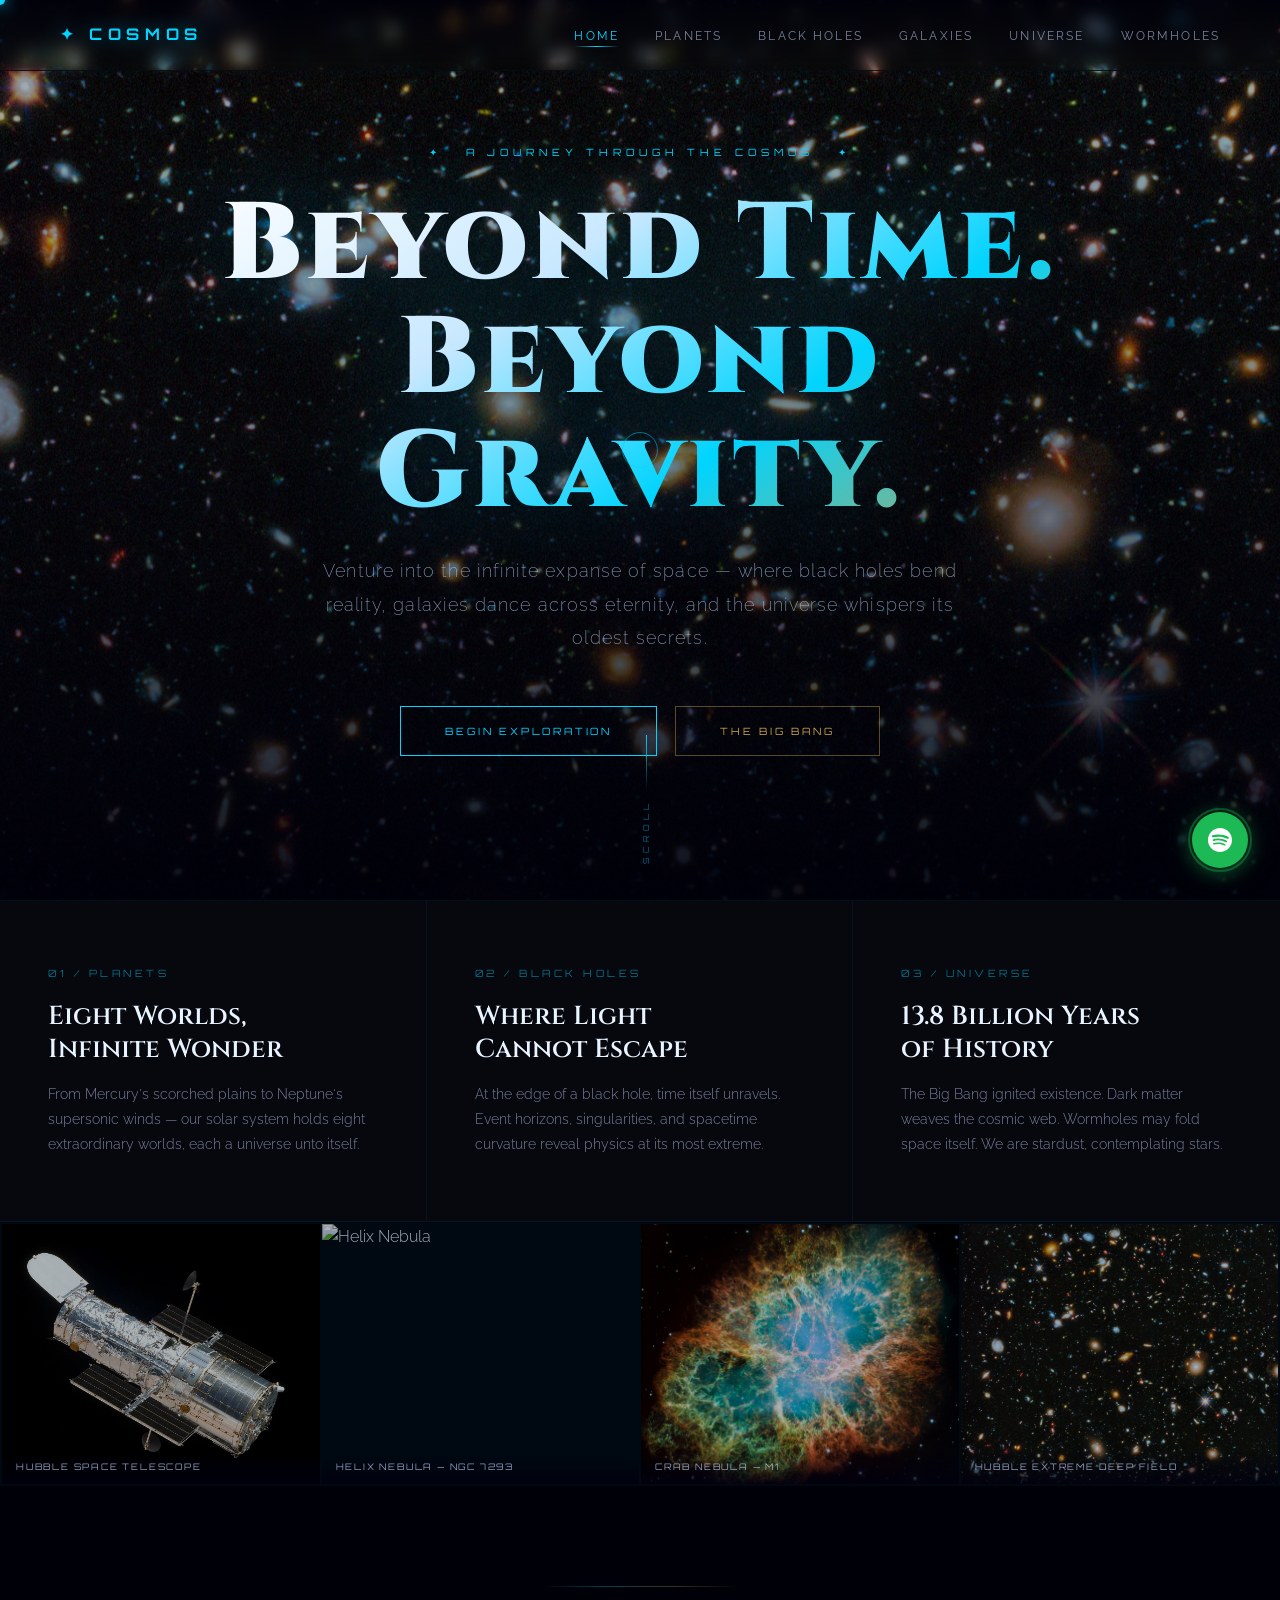
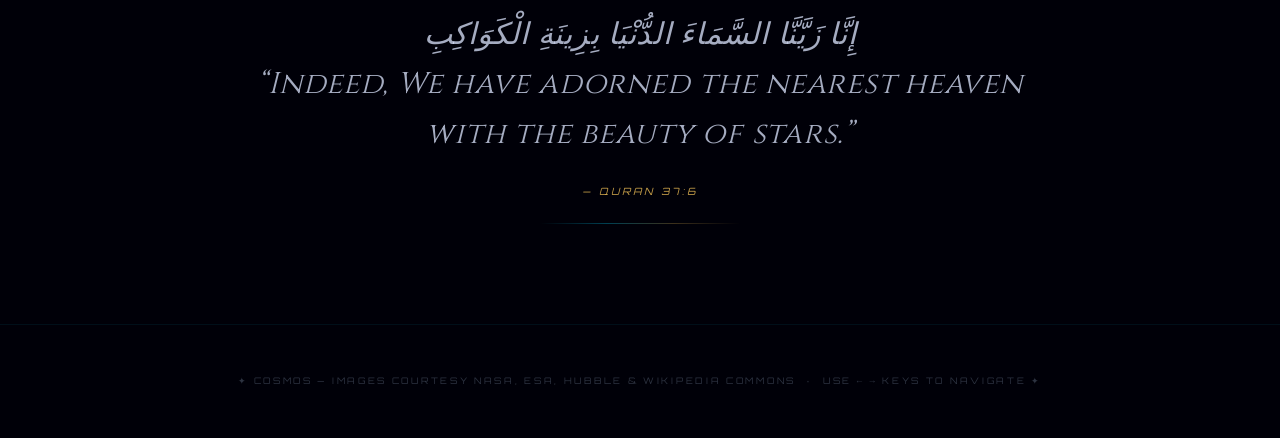
==== index.html @ 3a074cb8 "added keywords" ====
<!DOCTYPE html>
<html lang="en">
<head>
  <meta charset="UTF-8">
  <meta name="viewport" content="width=device-width, initial-scale=1.0">
  <title>COSMOS — Beyond Time. Beyond Gravity.</title>
  <link rel="preconnect" href="https://fonts.googleapis.com">
  <link href="https://fonts.googleapis.com/css2?family=Cinzel:wght@400;600;900&family=Raleway:wght@200;300;400;600&family=Orbitron:wght@400;700;900&display=swap" rel="stylesheet">
  <link rel="stylesheet" href="style.css">
  <meta name="google-site-verification" content="Kh1CmPpiLmuKn7evJ5vQeAMcKaezYImrG2zj_Sr68Is" />
  <meta name="keywords" content="Cosmos, cosmos,">
</head>
<body>

<!-- ══════════════════════════════════════
     LOADING SCREEN
══════════════════════════════════════ -->
<!-- <div id="loader">
  <canvas id="loader-stars"></canvas>
  <div class="loader-content">
    <div class="loader-ring">
      <div class="loader-ring-inner"></div>
      <svg class="loader-orbit" viewBox="0 0 200 200">
        <circle cx="100" cy="100" r="90" fill="none" stroke="rgba(0,212,255,0.15)" stroke-width="1"/>
        <circle class="orbit-dot" cx="190" cy="100" r="4" fill="#00d4ff"/>
      </svg>
    </div>
    <p class="loader-eyebrow">✦ NASA · ESA · HUBBLE ✦</p>
    <h1 class="loader-title">COSMOS</h1>
    <p class="loader-status" id="loaderStatus">Calibrating deep-space sensors…</p>
    <div class="loader-bar"><div class="loader-fill" id="loaderFill"></div></div>
  </div>
</div> -->

<div id="loader">
  <div class="loader-spinner"></div>
  <p class="loader-eyebrow">✦ NASA · ESA · HUBBLE ✦</p>
  <h1 class="loader-title">COSMOS</h1>
  <p class="loader-tagline">Entering The Cosmos…</p>
</div>

<!-- ══════════════════════════════════════
     CUSTOM CURSOR
══════════════════════════════════════ -->
<div class="cursor" id="cursor"></div>
<div class="cursor-ring" id="cursorRing"></div>

<!-- ══════════════════════════════════════
     STARFIELD
══════════════════════════════════════ -->
<canvas id="starfield"></canvas>

<!-- ══════════════════════════════════════
     NAVIGATION
══════════════════════════════════════ -->
<nav id="mainNav">
  <a href="#" class="nav-logo" data-page="home">✦ COSMOS</a>
  <button class="nav-hamburger" id="navHamburger" aria-label="Menu">
    <span></span><span></span><span></span>
  </button>
  <ul class="nav-links" id="navLinks">
    <li><a href="#" class="active" data-page="home">Home</a></li>
    <li><a href="#" data-page="planets">Planets</a></li>
    <li><a href="#" data-page="blackholes">Black Holes</a></li>
    <li><a href="#" data-page="galaxies">Galaxies</a></li>
    <li><a href="#" data-page="universe">Universe</a></li>
    <li><a href="#" data-page="wormholes">Wormholes</a></li>
  </ul>
</nav>

<!-- ══════════════════════════════════════
     HOME PAGE
══════════════════════════════════════ -->
<div id="page-home" class="page active">

  <!-- Hero with real Hubble deep field background -->
  <section class="hero" id="homeHero">
    <div class="hero-bg parallax-bg" style="background-image: url('images/background-image.jpg');"></div>
    <div class="hero-overlay"></div>

    <div class="hero-content">
      <p class="hero-eyebrow anim-fade-up" style="--delay:0.4s">✦ &nbsp; A Journey Through the Cosmos &nbsp; ✦</p>
      <h1 class="hero-title anim-fade-up" style="--delay:0.7s">Beyond Time.<br>Beyond Gravity.</h1>
      <p class="hero-subtitle anim-fade-up" style="--delay:1s">Venture into the infinite expanse of space — where black holes bend reality, galaxies dance across eternity, and the universe whispers its oldest secrets.</p>
      <div class="hero-buttons anim-fade-up" style="--delay:1.3s">
        <a href="#" class="btn-primary" data-page="planets">Begin Exploration</a>
        <a href="#" class="btn-secondary" data-page="universe">The Big Bang</a>
      </div>
    </div>

    <div class="scroll-indicator anim-fade-up" style="--delay:2s">
      <div class="scroll-line"></div>
      <span class="scroll-text">Scroll</span>
    </div>
  </section>

  <!-- Feature strip -->
  <section class="feature-section">
    <div class="feature-card reveal" data-page="planets">
      <div class="feature-number">01 / PLANETS</div>
      <h2 class="feature-title">Eight Worlds,<br>Infinite Wonder</h2>
      <p class="feature-text">From Mercury's scorched plains to Neptune's supersonic winds — our solar system holds eight extraordinary worlds, each a universe unto itself.</p>
    </div>
    <div class="feature-card reveal" data-page="blackholes">
      <div class="feature-number">02 / BLACK HOLES</div>
      <h2 class="feature-title">Where Light<br>Cannot Escape</h2>
      <p class="feature-text">At the edge of a black hole, time itself unravels. Event horizons, singularities, and spacetime curvature reveal physics at its most extreme.</p>
    </div>
    <div class="feature-card reveal" data-page="universe">
      <div class="feature-number">03 / UNIVERSE</div>
      <h2 class="feature-title">13.8 Billion Years<br>of History</h2>
      <p class="feature-text">The Big Bang ignited existence. Dark matter weaves the cosmic web. Wormholes may fold space itself. We are stardust, contemplating stars.</p>
    </div>
  </section>

  <!-- Hubble mosaic row -->
  <section class="image-showcase reveal">
    <div class="showcase-item">
      <div class="showcase-img-wrap">
        <img src="images/hubble-telescope.jpeg" alt="Hubble Space Telescope" loading="lazy">
      </div>
      <p class="showcase-label">Hubble Space Telescope</p>
    </div>
    <div class="showcase-item">
      <div class="showcase-img-wrap">
        <img src="images/helix-nebula.jpg" alt="Helix Nebula" loading="lazy">
      </div>
      <p class="showcase-label">Helix Nebula — NGC 7293</p>
    </div>
    <div class="showcase-item">
      <div class="showcase-img-wrap">
        <img src="images/Crab_Nebula.jpg" alt="Crab Nebula" loading="lazy">
      </div>
      <p class="showcase-label">Crab Nebula — M1</p>
    </div>
    <div class="showcase-item">
      <div class="showcase-img-wrap">
        <img src="images/background-image.jpg" alt="Hubble Extreme Deep Field" loading="lazy">
      </div>
      <p class="showcase-label">Hubble Extreme Deep Field</p>
    </div>
  </section>

  <!-- Quote -->
  <section class="quote-section reveal">
    <div class="quote-line"></div>
    <blockquote>إِنَّا زَيَّنَّا السَّمَاءَ الدُّنْيَا بِزِينَةِ الْكَوَاكِبِ<br>
“Indeed, We have adorned the nearest heaven with the beauty of stars.”</blockquote>
    <cite>— Quran 37:6</cite>
    <div class="quote-line"></div>
  </section>

  <footer>
    <p>✦ COSMOS — Images courtesy NASA, ESA, Hubble & Wikipedia Commons &nbsp;·&nbsp; Use ← → keys to navigate ✦</p>
  </footer>
</div>

<!-- ══════════════════════════════════════
     PLANETS PAGE
══════════════════════════════════════ -->
<div id="page-planets" class="page">

  <section class="page-hero" style="background-image: url('images/planets-background-image.avif');">
    <!-- Solar system hero -->
    <div class="page-hero-bg" style="background-image: url('images/planets-background-image.avif'); background-size: contain; background-repeat: no-repeat; background-position: center bottom; opacity:0.08;"></div>
    <div class="page-hero-overlay"></div>
    <p class="page-subtitle anim-fade-up" style="--delay:0.2s">Our Solar System</p>
    <h1 class="page-title anim-fade-up" style="--delay:0.4s">The Eight Planets</h1>
    <div class="page-divider anim-fade-up" style="--delay:0.6s"></div>
  </section>

  <div class="planets-grid">

    <!-- MERCURY -->
    <article class="planet-card reveal">
      <div class="planet-img-wrap">
        <img src="images/mercury.webp"
             alt="Mercury" loading="lazy">
        <div class="planet-img-glow" style="--glow: #b0836a;"></div>
      </div>
      <div class="planet-body">
        <div class="planet-header">
          <div>
            <h2 class="planet-name">Mercury</h2>
            <div class="planet-type">Terrestrial &nbsp;·&nbsp; Innermost Planet</div>
          </div>
          <span class="planet-order">01</span>
        </div>
        <p class="planet-desc">The smallest planet in our solar system, Mercury's heavily cratered surface endures the most extreme temperature swings. Without an atmosphere to retain or deflect heat, its surface swings from −173 °C at night to 427 °C at noon — all within a single Mercury day.</p>
        <div class="planet-stats">
          <div class="stat-item"><div class="stat-label">Distance</div><div class="stat-value">0.39 AU</div></div>
          <div class="stat-item"><div class="stat-label">Year</div><div class="stat-value">88 days</div></div>
          <div class="stat-item"><div class="stat-label">Temp Range</div><div class="stat-value">−173 → 427°C</div></div>
          <div class="stat-item"><div class="stat-label">Moons</div><div class="stat-value">0</div></div>
        </div>
      </div>
    </article>

    <!-- VENUS -->
    <article class="planet-card reveal">
      <div class="planet-img-wrap">
        <img src="images/venus.webp"
             alt="Venus" loading="lazy">
        <div class="planet-img-glow" style="--glow: #d4a852;"></div>
      </div>
      <div class="planet-body">
        <div class="planet-header">
          <div>
            <h2 class="planet-name">Venus</h2>
            <div class="planet-type">Terrestrial &nbsp;·&nbsp; Hottest Planet</div>
          </div>
          <span class="planet-order">02</span>
        </div>
        <p class="planet-desc">Shrouded in thick clouds of sulfuric acid, Venus is Earth's twisted twin. Its runaway greenhouse effect pushes surface temperatures to 462 °C — hot enough to melt lead — while atmospheric pressure is 92 times that of Earth. It also rotates backwards relative to most planets.</p>
        <div class="planet-stats">
          <div class="stat-item"><div class="stat-label">Distance</div><div class="stat-value">0.72 AU</div></div>
          <div class="stat-item"><div class="stat-label">Year</div><div class="stat-value">225 days</div></div>
          <div class="stat-item"><div class="stat-label">Surface Temp</div><div class="stat-value">462°C avg</div></div>
          <div class="stat-item"><div class="stat-label">Moons</div><div class="stat-value">0</div></div>
        </div>
      </div>
    </article>

    <!-- EARTH -->
    <article class="planet-card reveal">
      <div class="planet-img-wrap">
        <img src="images/earth.webp"
             alt="Earth — The Blue Marble" loading="lazy">
        <div class="planet-img-glow" style="--glow: #4fc3f7;"></div>
      </div>
      <div class="planet-body">
        <div class="planet-header">
          <div>
            <h2 class="planet-name">Earth</h2>
            <div class="planet-type">Terrestrial &nbsp;·&nbsp; Our Home</div>
          </div>
          <span class="planet-order">03</span>
        </div>
        <p class="planet-desc">The only known world harboring life, Earth's liquid oceans, oxygen-rich atmosphere, and magnetic field create a rare sanctuary in the cosmos. Photographed from the Moon in 1972 as the "Blue Marble," our planet appears as a fragile jewel suspended in the void.</p>
        <div class="planet-stats">
          <div class="stat-item"><div class="stat-label">Distance</div><div class="stat-value">1.00 AU</div></div>
          <div class="stat-item"><div class="stat-label">Year</div><div class="stat-value">365.25 days</div></div>
          <div class="stat-item"><div class="stat-label">Ocean Coverage</div><div class="stat-value">71%</div></div>
          <div class="stat-item"><div class="stat-label">Moons</div><div class="stat-value">1</div></div>
        </div>
      </div>
    </article>

    <!-- MARS -->
    <article class="planet-card reveal">
      <div class="planet-img-wrap">
        <img src="images/mars.webp"
             alt="Mars — The Red Planet" loading="lazy">
        <div class="planet-img-glow" style="--glow: #ef5350;"></div>
      </div>
      <div class="planet-body">
        <div class="planet-header">
          <div>
            <h2 class="planet-name">Mars</h2>
            <div class="planet-type">Terrestrial &nbsp;·&nbsp; The Red Planet</div>
          </div>
          <span class="planet-order">04</span>
        </div>
        <p class="planet-desc">Mars hosts Olympus Mons — the solar system's tallest volcano at 21.9 km — and ancient river valleys suggesting a once-wetter past. Polar ice caps of water and CO₂ frost survive today. NASA's Perseverance rover is actively searching for signs of ancient microbial life.</p>
        <div class="planet-stats">
          <div class="stat-item"><div class="stat-label">Distance</div><div class="stat-value">1.52 AU</div></div>
          <div class="stat-item"><div class="stat-label">Year</div><div class="stat-value">687 days</div></div>
          <div class="stat-item"><div class="stat-label">Temp Range</div><div class="stat-value">−153 → 20°C</div></div>
          <div class="stat-item"><div class="stat-label">Moons</div><div class="stat-value">2</div></div>
        </div>
      </div>
    </article>

    <!-- JUPITER -->
    <article class="planet-card reveal">
      <div class="planet-img-wrap">
        <img src="images/jupitar.webp"
             alt="Jupiter" loading="lazy">
        <div class="planet-img-glow" style="--glow: #d4703a;"></div>
      </div>
      <div class="planet-body">
        <div class="planet-header">
          <div>
            <h2 class="planet-name">Jupiter</h2>
            <div class="planet-type">Gas Giant &nbsp;·&nbsp; Largest Planet</div>
          </div>
          <span class="planet-order">05</span>
        </div>
        <p class="planet-desc">Jupiter's Great Red Spot — a storm wider than Earth — has raged for over 350 years. So massive that all other planets could fit inside it, Jupiter acts as the solar system's gravitational shield, deflecting comets and asteroids that might otherwise threaten the inner planets.</p>
        <div class="planet-stats">
          <div class="stat-item"><div class="stat-label">Distance</div><div class="stat-value">5.20 AU</div></div>
          <div class="stat-item"><div class="stat-label">Year</div><div class="stat-value">11.9 yrs</div></div>
          <div class="stat-item"><div class="stat-label">Mass (Earth=1)</div><div class="stat-value">317.8×</div></div>
          <div class="stat-item"><div class="stat-label">Moons</div><div class="stat-value">95</div></div>
        </div>
      </div>
    </article>

    <!-- SATURN -->
    <article class="planet-card reveal">
      <div class="planet-img-wrap">
        <img src="images/saturn.jpg"
             alt="Saturn" loading="lazy">
        <div class="planet-img-glow" style="--glow: #c8a964;"></div>
      </div>
      <div class="planet-body">
        <div class="planet-header">
          <div>
            <h2 class="planet-name">Saturn</h2>
            <div class="planet-type">Gas Giant &nbsp;·&nbsp; Lord of the Rings</div>
          </div>
          <span class="planet-order">06</span>
        </div>
        <p class="planet-desc">Saturn's breathtaking ring system spans 282,000 km but is only about 10 meters thick — paper-thin on a cosmic scale. The rings are made of ice and rock ranging from dust grains to house-sized boulders. Saturn is so low-density it could theoretically float on water.</p>
        <div class="planet-stats">
          <div class="stat-item"><div class="stat-label">Distance</div><div class="stat-value">9.58 AU</div></div>
          <div class="stat-item"><div class="stat-label">Year</div><div class="stat-value">29.5 yrs</div></div>
          <div class="stat-item"><div class="stat-label">Ring Span</div><div class="stat-value">282,000 km</div></div>
          <div class="stat-item"><div class="stat-label">Moons</div><div class="stat-value">146</div></div>
        </div>
      </div>
    </article>

    <!-- URANUS -->
    <article class="planet-card reveal">
      <div class="planet-img-wrap">
        <img src="images/uranus.webp"
             alt="Uranus" loading="lazy">
        <div class="planet-img-glow" style="--glow: #80cbc4;"></div>
      </div>
      <div class="planet-body">
        <div class="planet-header">
          <div>
            <h2 class="planet-name">Uranus</h2>
            <div class="planet-type">Ice Giant &nbsp;·&nbsp; Sideways Planet</div>
          </div>
          <span class="planet-order">07</span>
        </div>
        <p class="planet-desc">Uranus rolls around the Sun on its side — its axial tilt of 97.8° is thought to result from a massive primordial collision. This creates extreme 42-year seasons of continuous sunlight followed by 42 years of total darkness. Its pale cyan color comes from methane in its atmosphere absorbing red light.</p>
        <div class="planet-stats">
          <div class="stat-item"><div class="stat-label">Distance</div><div class="stat-value">19.19 AU</div></div>
          <div class="stat-item"><div class="stat-label">Year</div><div class="stat-value">84 yrs</div></div>
          <div class="stat-item"><div class="stat-label">Axial Tilt</div><div class="stat-value">97.8°</div></div>
          <div class="stat-item"><div class="stat-label">Moons</div><div class="stat-value">28</div></div>
        </div>
      </div>
    </article>

    <!-- NEPTUNE -->
    <article class="planet-card reveal">
      <div class="planet-img-wrap">
        <img src="images/neptune.webp"
             alt="Neptune" loading="lazy">
        <div class="planet-img-glow" style="--glow: #5c6bc0;"></div>
      </div>
      <div class="planet-body">
        <div class="planet-header">
          <div>
            <h2 class="planet-name">Neptune</h2>
            <div class="planet-type">Ice Giant &nbsp;·&nbsp; Windiest Planet</div>
          </div>
          <span class="planet-order">08</span>
        </div>
        <p class="planet-desc">Neptune's supersonic winds reach 2,100 km/h — the fastest in the solar system — driven by internal heat rather than sunlight. Its largest moon Triton orbits in the opposite direction to Neptune's rotation, and is slowly spiraling inward; in ~3.6 billion years it will be torn apart to form a ring system rivalling Saturn's.</p>
        <div class="planet-stats">
          <div class="stat-item"><div class="stat-label">Distance</div><div class="stat-value">30.07 AU</div></div>
          <div class="stat-item"><div class="stat-label">Year</div><div class="stat-value">164.8 yrs</div></div>
          <div class="stat-item"><div class="stat-label">Max Wind</div><div class="stat-value">2,100 km/h</div></div>
          <div class="stat-item"><div class="stat-label">Moons</div><div class="stat-value">16</div></div>
        </div>
      </div>
    </article>

  </div><!-- /planets-grid -->

  <footer><p>✦ COSMOS — Planetary images: NASA / JPL-Caltech / ESA / Public Domain ✦</p></footer>
</div>

<!-- ══════════════════════════════════════
     BLACK HOLES PAGE
══════════════════════════════════════ -->
<div id="page-blackholes" class="page">

  <!-- Cinematic hero: M87* image -->
  <section class="page-hero bh-hero">
    <div class="page-hero-bg parallax-bg" style="background-image: url(images/blackhole-background.jpg);"></div>
    <div class="page-hero-overlay" style="background: radial-gradient(ellipse at center, rgba(0,0,0,0.3) 0%, rgba(0,0,0,0.85) 70%);"></div>
    <p class="page-subtitle anim-fade-up" style="--delay:0.2s">The Edge of Everything</p>
    <h1 class="page-title anim-fade-up" style="--delay:0.4s">Black Holes</h1>
    <p class="page-hero-caption anim-fade-up" style="--delay:0.6s">First image of a black hole — M87* captured by the Event Horizon Telescope, 2019</p>
    <div class="page-divider anim-fade-up" style="--delay:0.8s"></div>
  </section>

  <!-- M87* full-width feature -->
  <div class="bh-feature-image reveal">
    <img src="images/blackhole-background.jpg"
         alt="Black hole M87*" loading="lazy">
    <div class="bh-feature-caption">
      <span class="caption-tag">EVENT HORIZON TELESCOPE · 2019</span>
      <h3>Messier 87* — 6.5 Billion Solar Masses</h3>
      <p>The first direct photograph of a black hole's shadow, located 55 million light-years away in the constellation Virgo.</p>
    </div>
  </div>

  <!-- Info panels -->
  <div class="bh-panels">

    <div class="bh-info-card reveal">
      <div class="bh-card-image">
        <img src="images/ton-618.jpg"
             alt="Stellar orbits around Sagittarius A*" loading="lazy">
      </div>
      <div class="bh-card-body">
        <div class="info-tag">MILKY WAY CENTER</div>
        <h3>Sagittarius A*</h3>
        <p>At the heart of our galaxy lurks Sagittarius A*, a supermassive black hole with a mass of 4 million Suns, compacted into a region smaller than our solar system. In 2022, the Event Horizon Telescope released the first image of Sgr A*, confirming decades of indirect evidence from the orbits of nearby stars.</p>
        <div class="bh-stat-row">
          <div class="bh-stat"><span>4 Million M☉</span>Mass</div>
          <div class="bh-stat"><span>26,000 ly</span>Distance</div>
          <div class="bh-stat"><span>44M km</span>Schwarzschild Radius</div>
        </div>
      </div>
    </div>

    <div class="bh-info-card bh-info-card--reversed reveal">
      <div class="bh-card-image">
        <img src="images/blackhole.jpg"
             alt="Artist impression of stellar black hole" loading="lazy">
      </div>
      <div class="bh-card-body">
        <div class="info-tag">GRAVITATIONAL PHYSICS</div>
        <h3>The Event Horizon</h3>
        <p>The event horizon is the "point of no return" — not a physical surface but a mathematical boundary beyond which not even light can escape. An observer falling in would notice nothing unusual at that moment, but an outside observer would watch them slow to a halt and fade into reddish oblivion, frozen in time by gravitational redshift.</p>
        <div class="bh-stat-row">
          <div class="bh-stat"><span>∞</span>Time Dilation at Horizon</div>
          <div class="bh-stat"><span>c</span>Escape Velocity</div>
          <div class="bh-stat"><span>0 K</span>Entropy at Singularity</div>
        </div>
      </div>
    </div>

    <div class="bh-info-card reveal">
      <div class="bh-card-image">
        <img src="images/jets.webp"
             alt="Relativistic jet from a black hole" loading="lazy">
      </div>
      <div class="bh-card-body">
        <div class="info-tag">RELATIVISTIC JETS</div>
        <h3>Quasars & Jets</h3>
        <p>When supermassive black holes actively consume surrounding matter, they become quasars — the most luminous sustained objects in the universe, outshining entire galaxies. Magnetic field lines threading through the accretion disk launch bipolar jets of plasma at nearly the speed of light, stretching for thousands of light-years into intergalactic space.</p>
        <div class="bh-stat-row">
          <div class="bh-stat"><span>~0.99c</span>Jet Speed</div>
          <div class="bh-stat"><span>10¹³ L☉</span>Peak Luminosity</div>
          <div class="bh-stat"><span>Mpc</span>Jet Length Scale</div>
        </div>
      </div>
    </div>

  </div>

  <!-- Hawking radiation panel -->
  <div class="full-panel reveal" style="margin: 40px 60px;">
    <div class="full-panel-badge">QUANTUM MECHANICS</div>
    <h2>Hawking Radiation & the Information Paradox</h2>
    <div class="full-panel-grid">
      <p>In 1974, Stephen Hawking proposed that black holes are not entirely black. Virtual particle pairs constantly pop into existence near the event horizon; when one falls in while the other escapes, the black hole loses energy — and mass. This "Hawking radiation" causes black holes to slowly evaporate over timescales dwarfing the age of the universe.</p>
      <p>This leads to one of physics' deepest puzzles: the <strong style="color:var(--glow-cyan)">black hole information paradox</strong>. Quantum mechanics demands information is never destroyed; general relativity says everything that falls into a black hole is lost. Resolving this contradiction may require a theory of quantum gravity — the holy grail of modern physics.</p>
    </div>
  </div>

  <footer><p>✦ COSMOS — Black hole images: Event Horizon Telescope, ESO, NASA / Public Domain ✦</p></footer>
</div>

<!-- ══════════════════════════════════════
     GALAXIES PAGE
══════════════════════════════════════ -->
<div id="page-galaxies" class="page">

  <section class="page-hero">
    <div class="page-hero-bg parallax-bg" style="background-image: url('images/background-image.jpg');"></div>
    <div class="page-hero-overlay"></div>
    <p class="page-subtitle anim-fade-up" style="--delay:0.2s">Islands of Stars</p>
    <h1 class="page-title anim-fade-up" style="--delay:0.4s">Galaxies</h1>
    <div class="page-divider anim-fade-up" style="--delay:0.6s"></div>
  </section>

  <!-- Stats banner -->
  <div class="stats-banner">
    <div class="stats-banner-item reveal">
      <span class="stats-number">2 Trillion</span>
      <span class="stats-label">Galaxies in observable universe</span>
    </div>
    <div class="stats-banner-item reveal">
      <span class="stats-number" style="color:var(--glow-cyan)">400 Billion</span>
      <span class="stats-label">Stars in the Milky Way</span>
    </div>
    <div class="stats-banner-item reveal">
      <span class="stats-number" style="color:var(--glow-gold)">4.5 Billion</span>
      <span class="stats-label">Years until Milky Way–Andromeda merger</span>
    </div>
  </div>

  <!-- Milky Way feature -->
  <div class="galaxy-feature reveal">
    <div class="galaxy-feature-image">
      <img src="images/milky-way.jpg"
           alt="Milky Way galactic core" loading="lazy">
      <div class="galaxy-feature-badge">MILKY WAY</div>
    </div>
    <div class="galaxy-feature-body">
      <div class="info-tag">OUR HOME GALAXY</div>
      <h2>The Milky Way</h2>
      <p>A barred spiral galaxy approximately 100,000 light-years in diameter, our home contains an estimated 100–400 billion stars and likely more planets. Our solar system orbits about 26,000 light-years from the center, completing one galactic revolution every 225–250 million years — a "cosmic year."</p>
      <p>At the core lies Sagittarius A*, a supermassive black hole of 4 million solar masses. The galactic plane is threaded with dark dust lanes, brilliant star-forming nebulae, and ancient globular clusters — some nearly as old as the universe itself.</p>
      <div class="galaxy-specs">
        <div class="spec"><span>100,000 ly</span>Diameter</div>
        <div class="spec"><span>~1,000 ly</span>Disk Thickness</div>
        <div class="spec"><span>~50</span>Satellite Galaxies</div>
        <div class="spec"><span>Sb/SBb</span>Hubble Type</div>
      </div>
    </div>
  </div>

  <!-- Andromeda feature -->
  <div class="galaxy-feature galaxy-feature--reversed reveal">
    <div class="galaxy-feature-image">
      <img src="images/andromeda.jpg"
           alt="Andromeda Galaxy M31" loading="lazy">
      <div class="galaxy-feature-badge" style="background: rgba(200,160,74,0.15); border-color: rgba(200,160,74,0.4); color: var(--glow-gold);">ANDROMEDA</div>
    </div>
    <div class="galaxy-feature-body">
      <div class="info-tag" style="color:var(--glow-gold); border-color:rgba(200,160,74,0.3);">LOCAL GROUP</div>
      <h2>The Andromeda Galaxy</h2>
      <p>At 2.537 million light-years, Andromeda (M31) is the most distant object visible to the naked eye — and the largest galaxy in our Local Group with roughly one trillion stars. On a dark night it appears as a faint smudge roughly six times the width of the full Moon.</p>
      <p>Andromeda is approaching us at ~110 km/s. In approximately 4.5 billion years the two galaxies will begin to merge, eventually forming a giant elliptical galaxy astronomers have nicknamed <em style="color:var(--glow-gold)">Milkomeda</em>. Our Sun will almost certainly survive, though its position in the resulting galaxy will change dramatically.</p>
      <div class="galaxy-specs">
        <div class="spec"><span>220,000 ly</span>Diameter</div>
        <div class="spec"><span>~1 Trillion</span>Stars</div>
        <div class="spec"><span>2.537 Mly</span>Distance</div>
        <div class="spec"><span>SA(s)b</span>Hubble Type</div>
      </div>
    </div>
  </div>

  <!-- Galaxy types showcase -->
  <section class="galaxy-types-section reveal">
    <div class="section-header">
      <h2>Galaxy Classification — The Hubble Sequence</h2>
      <p>Edwin Hubble's 1926 morphological classification system remains the foundation of galaxy taxonomy.</p>
    </div>
    <div class="galaxy-types-grid">
      <div class="galaxy-type-card">
        <div class="galaxy-type-image">
          <img src="images/spiral.jpg"
               alt="Spiral Galaxy NGC 4414" loading="lazy">
        </div>
        <h4>Spiral Galaxies</h4>
        <p>Rotating disks of stars with prominent arms. Our Milky Way is a barred spiral (SBb). Arms are sites of active star formation.</p>
      </div>
      <div class="galaxy-type-card">
        <div class="galaxy-type-image">
          <img src="images/elliptical.jpg"
               alt="Elliptical galaxy M87" loading="lazy">
        </div>
        <h4>Elliptical Galaxies</h4>
        <p>Smooth, featureless stellar systems, often the result of galactic mergers. M87 hosts the famous supermassive black hole imaged in 2019.</p>
      </div>
      <div class="galaxy-type-card">
        <div class="galaxy-type-image">
          <img src="images/irregular.jpg"
               alt="Large Magellanic Cloud" loading="lazy">
        </div>
        <h4>Irregular Galaxies</h4>
        <p>No defined regular shape — often shaped by tidal interactions. The Magellanic Clouds are irregular satellites of the Milky Way, visible from Earth's southern hemisphere.</p>
      </div>
    </div>
  </section>

  <footer><p>✦ COSMOS — Galaxy images: NASA, ESA, ESO, Hubble Space Telescope / Public Domain ✦</p></footer>
</div>

<!-- ══════════════════════════════════════
     UNIVERSE & THEORIES PAGE
══════════════════════════════════════ -->
<div id="page-universe" class="page">

  <section class="page-hero">
    <div class="page-hero-bg parallax-bg" style="background-image: url('images/background-image.jpg');"></div>
    <div class="page-hero-overlay" style="background: linear-gradient(to bottom, rgba(0,0,10,0.4), rgba(0,0,10,0.95));"></div>
    <p class="page-subtitle anim-fade-up" style="--delay:0.2s">The Greatest Questions</p>
    <h1 class="page-title anim-fade-up" style="--delay:0.4s">Universe &amp; Theories</h1>
    <div class="page-divider anim-fade-up" style="--delay:0.6s"></div>
  </section>

  <!-- Universe composition -->
  <div class="universe-composition reveal">
    <div class="composition-bar">
      <div class="comp-segment" style="width:68%; background: linear-gradient(90deg, #7b2fff, #5c1de8);" data-label="Dark Energy 68%"></div>
      <div class="comp-segment" style="width:27%; background: linear-gradient(90deg, #1a237e, #283593);" data-label="Dark Matter 27%"></div>
      <div class="comp-segment" style="width:5%; background: linear-gradient(90deg, #00d4ff, #00838f);" data-label="Ordinary Matter 5%"></div>
    </div>
    <div class="composition-legend">
      <div class="legend-item"><span style="background:var(--glow-purple)"></span>Dark Energy — 68%</div>
      <div class="legend-item"><span style="background:#283593"></span>Dark Matter — 27%</div>
      <div class="legend-item"><span style="background:var(--glow-cyan)"></span>Ordinary Matter — 5%</div>
    </div>
  </div>

  <!-- CMB Image Feature -->
  <div class="universe-image-feature reveal">
    <div class="univ-img-wrap">
      <img src="https://upload.wikimedia.org/wikipedia/commons/thumb/1/19/ESA_Planck_CMB.jpg/1920px-ESA_Planck_CMB.jpg"
           alt="Cosmic Microwave Background — ESA Planck" loading="lazy">
      <div class="univ-img-overlay">
        <span class="caption-tag">ESA PLANCK SATELLITE · 2013</span>
        <p>Cosmic Microwave Background Radiation — the afterglow of the Big Bang, 380,000 years after the beginning of time. Temperature variations of ±0.0001 K encode the seeds of every galaxy.</p>
      </div>
    </div>
  </div>

  <!-- Theories grid -->
  <div class="theories-grid">

    <div class="theory-card reveal" data-number="01">
      <div class="theory-image">
        <img src="images/bigbang.avif"
             alt="CMB" loading="lazy">
      </div>
      <div class="theory-tag">Cosmology</div>
      <h3>The Big Bang</h3>
      <p>13.8 billion years ago, the universe emerged from an infinitely hot, dense singularity. In the first 10⁻³² seconds, cosmic inflation expanded space exponentially. The CMB — detected in 1965 — is the fossil light from this era, cooled to 2.73 K by the universe's expansion.</p>
    </div>

    <div class="theory-card reveal" data-number="02">
      <div class="theory-image">
        <img src="images/darkmatter.webp"
             alt="Bullet Cluster dark matter evidence" loading="lazy">
      </div>
      <div class="theory-tag">Mystery</div>
      <h3>Dark Matter</h3>
      <p>27% of the universe by mass-energy, dark matter is invisible yet detectable through gravitational lensing. The Bullet Cluster collision provided the most direct evidence — hot gas slowed down, but dark matter (shown in blue by lensing maps) sailed straight through.</p>
    </div>

    <div class="theory-card reveal" data-number="03">
      <div class="theory-image">
        <img src="images/darkenergy.jpeg"
             alt="Universe expansion dark energy" loading="lazy">
      </div>
      <div class="theory-tag">Mystery</div>
      <h3>Dark Energy</h3>
      <p>In 1998, type Ia supernovae revealed the universe's expansion is accelerating — the opposite of what gravity alone would predict. This mysterious repulsive force, comprising 68% of the cosmos, may be Einstein's cosmological constant Λ: the energy of empty space itself.</p>
    </div>

    <div class="theory-card reveal" data-number="04">
      <div class="theory-image">
        <img src="images/wormhole.avif"
             alt="Wormhole spacetime diagram" loading="lazy">
      </div>
      <div class="theory-tag">Theoretical Physics</div>
      <h3>Wormholes</h3>
      <p>Einstein-Rosen bridges emerge from general relativity's field equations as tunnels through spacetime. A traversable wormhole would require exotic matter with negative energy density. Physicist Kip Thorne's calculations directly informed the visuals in the film <em>Interstellar</em>.</p>
    </div>

    <div class="theory-card reveal" data-number="05">
      <div class="theory-image">
        <img src="images/multiverse.webp"
             alt="Inflation and multiverse" loading="lazy">
      </div>
      <div class="theory-tag">Cosmology</div>
      <h3>The Multiverse</h3>
      <p>Eternal inflation theory predicts our Big Bang was one of infinitely many, each spawning a bubble universe with potentially different physical constants. The many-worlds interpretation of quantum mechanics implies every quantum event creates branching realities — making the multiverse one of the most profound and controversial ideas in science.</p>
    </div>

    <div class="theory-card reveal" data-number="06">
      <div class="theory-image">
        <img src="https://images.unsplash.com/photo-1464802686167-b939a6910659?w=500&auto=format&fit=crop&q=60&ixlib=rb-4.1.0&ixid=M3wxMjA3fDB8MHxzZWFyY2h8NHx8dW5pdmVyc2V8ZW58MHx8MHx8fDA%3D"
             alt="Fate of the universe" loading="lazy">
      </div>
      <div class="theory-tag">Fate of the Universe</div>
      <h3>Cosmic Endpoints</h3>
      <p>Three scenarios dominate: the <strong style="color:var(--glow-cyan)">Big Freeze</strong> — galaxies drift apart, stars die, black holes evaporate into darkness; the <strong style="color:var(--glow-cyan)">Big Rip</strong> — accelerating expansion tears apart matter itself; the <strong style="color:var(--glow-cyan)">Big Crunch</strong> — gravity reclaims everything into a new singularity. Current evidence favors the Big Freeze, trillions of years hence.</p>
    </div>

  </div>

  <section class="quote-section reveal">
    <div class="quote-line"></div>
    <blockquote>"The universe is under no obligation to make sense to you."</blockquote>
    <cite>— Neil deGrasse Tyson</cite>
    <div class="quote-line"></div>
  </section>

  <footer><p>✦ COSMOS — Universe images: NASA, ESA, Planck Mission, ESO / Public Domain ✦</p></footer>
</div>


<!-- ══════════════════════════════════════
     WORMHOLES PAGE
══════════════════════════════════════ -->
<div id="page-wormholes" class="page">

  <!-- HERO -->
  <section class="page-hero wh-hero">
    <div class="page-hero-bg parallax-bg" style="background-image: url('images/wormhole-background.jpg'); filter: hue-rotate(200deg) brightness(0.55) saturate(1.4);"></div>
    <div class="page-hero-overlay" style="background: radial-gradient(ellipse at center, rgba(0,0,20,0.35) 0%, rgba(0,0,20,0.92) 80%);"></div>
    <p class="page-subtitle anim-fade-up" style="--delay:0.2s">Einstein–Rosen Bridges</p>
    <h1 class="page-title anim-fade-up" style="--delay:0.4s">Wormholes</h1>
    <p class="page-hero-caption anim-fade-up" style="--delay:0.6s">Theoretical tunnels through the fabric of spacetime — shortcuts across the cosmos</p>
    <div class="page-divider anim-fade-up" style="--delay:0.8s"></div>
  </section>

  <!-- OPENING CINEMATIC IMAGE -->
  <div class="wh-opening-image reveal">
    <img
      src="images/wormhole.avif"
      alt="Wormhole spacetime tunnel visualisation"
      loading="lazy"
    >
    <div class="wh-opening-caption">
      <span class="caption-tag">THEORETICAL PHYSICS · GENERAL RELATIVITY</span>
      <h3>A Fold in the Fabric of Space</h3>
      <p>If spacetime can be bent, two distant regions might be connected by a shortcut — a wormhole — making cosmic travel theoretically possible.</p>
    </div>
  </div>

  <!-- WHAT IS A WORMHOLE — two-col -->
  <div class="wh-two-col reveal">
    <div class="wh-text-panel">
      <div class="info-tag">THE BASICS</div>
      <h2>What is a Wormhole?</h2>
      <p>A wormhole — formally called an Einstein–Rosen bridge — is a hypothetical topological feature of spacetime that would fundamentally be a shortcut connecting two separate points in the universe. Predicted by Albert Einstein and Nathan Rosen in 1935 as a consequence of general relativity, wormholes emerge from the same mathematics that describes black holes.</p>
      <p>Imagine folding a sheet of paper so that two distant points touch. A wormhole is the tunnel that pierces through the fold, allowing travel between those points without traversing the full distance across the sheet. In reality, that "sheet" is the four-dimensional fabric of spacetime itself.</p>
      <p>While the mathematics is sound, no wormhole has ever been observed. The key barrier: a traversable wormhole requires <strong style="color:var(--glow-cyan)">exotic matter</strong> — material with negative energy density — whose existence remains deeply uncertain.</p>
    </div>
    <div class="wh-image-panel">
      <img
        src="images/Wormhole_travel.jpg"
        alt="Wormhole travel — NASA concept art by Les Bossinas"
        loading="lazy"
      >
      <p class="wh-img-caption">NASA concept illustration by Les Bossinas — wormhole travel as envisioned for space exploration</p>
    </div>
  </div>

  <!-- STATS STRIP -->
  <div class="wh-stats-strip">
    <div class="wh-stat-item reveal">
      <span class="wh-stat-num">1935</span>
      <span class="wh-stat-label">Einstein–Rosen bridge first proposed</span>
    </div>
    <div class="wh-stat-item reveal">
      <span class="wh-stat-num" style="color:var(--glow-gold)">0</span>
      <span class="wh-stat-label">Wormholes observed to date</span>
    </div>
    <div class="wh-stat-item reveal">
      <span class="wh-stat-num" style="color:var(--glow-purple)">< 0</span>
      <span class="wh-stat-label">Energy density required (exotic matter)</span>
    </div>
    <div class="wh-stat-item reveal">
      <span class="wh-stat-num">∞</span>
      <span class="wh-stat-label">Distance potentially bridged</span>
    </div>
  </div>

  <!-- GLASS CARDS: KEY CONCEPTS -->
  <section class="wh-cards-section">
    <div class="wh-section-header reveal">
      <h2>Key Concepts</h2>
      <p>The physics, paradoxes, and possibilities of Einstein–Rosen bridges</p>
    </div>

    <div class="wh-cards-grid">

      <div class="wh-glass-card reveal">
        <div class="wh-card-icon" style="background: radial-gradient(circle at 30% 30%, rgba(0,212,255,0.2), rgba(0,212,255,0.02));">
          <svg viewBox="0 0 48 48" fill="none" xmlns="http://www.w3.org/2000/svg">
            <circle cx="24" cy="24" r="20" stroke="rgba(0,212,255,0.5)" stroke-width="1"/>
            <ellipse cx="24" cy="24" rx="8" ry="20" stroke="rgba(0,212,255,0.8)" stroke-width="1" stroke-dasharray="3 2"/>
            <ellipse cx="24" cy="24" rx="20" ry="8" stroke="rgba(0,212,255,0.4)" stroke-width="1" stroke-dasharray="3 2"/>
          </svg>
        </div>
        <h3>Traversable vs. Non-Traversable</h3>
        <p>The original Einstein–Rosen bridge collapses too rapidly for anything to pass through — it is non-traversable. In 1988, Kip Thorne and Michael Morris proposed that exotic matter with negative energy could hold a wormhole open long enough for travel, creating a <em style="color:var(--glow-cyan)">traversable wormhole</em>.</p>
      </div>

      <div class="wh-glass-card reveal">
        <div class="wh-card-icon" style="background: radial-gradient(circle at 30% 30%, rgba(123,47,255,0.2), rgba(123,47,255,0.02));">
          <svg viewBox="0 0 48 48" fill="none" xmlns="http://www.w3.org/2000/svg">
            <path d="M8 40 C 8 8, 40 8, 40 40" stroke="rgba(123,47,255,0.8)" stroke-width="1.5" fill="none"/>
            <line x1="8" y1="40" x2="40" y2="40" stroke="rgba(123,47,255,0.4)" stroke-width="1" stroke-dasharray="3 2"/>
            <circle cx="8" cy="40" r="3" fill="rgba(123,47,255,0.6)"/>
            <circle cx="40" cy="40" r="3" fill="rgba(123,47,255,0.6)"/>
            <circle cx="24" cy="14" r="3" fill="rgba(0,212,255,0.8)"/>
          </svg>
        </div>
        <h3>Spacetime Topology</h3>
        <p>General relativity allows spacetime to have complex topological shapes. A wormhole represents a <em style="color:var(--glow-purple)">handle</em> in the topology of space — a connection between two otherwise separate regions. Whether our universe's topology permits such handles is an open question in quantum cosmology.</p>
      </div>

      <div class="wh-glass-card reveal">
        <div class="wh-card-icon" style="background: radial-gradient(circle at 30% 30%, rgba(200,160,74,0.2), rgba(200,160,74,0.02));">
          <svg viewBox="0 0 48 48" fill="none" xmlns="http://www.w3.org/2000/svg">
            <circle cx="16" cy="24" r="10" stroke="rgba(200,160,74,0.7)" stroke-width="1"/>
            <circle cx="32" cy="24" r="10" stroke="rgba(200,160,74,0.7)" stroke-width="1"/>
            <line x1="16" y1="14" x2="32" y2="14" stroke="rgba(200,160,74,0.9)" stroke-width="1.5"/>
            <line x1="16" y1="34" x2="32" y2="34" stroke="rgba(200,160,74,0.9)" stroke-width="1.5"/>
          </svg>
        </div>
        <h3>Exotic Matter Requirement</h3>
        <p>To keep a wormhole throat open, its walls must be threaded with matter of <em style="color:var(--glow-gold)">negative energy density</em> — a property that violates the classical energy conditions. The Casimir effect demonstrates that negative energy densities can exist at quantum scales, but whether they can be harnessed at cosmic scales remains unknown.</p>
      </div>

      <div class="wh-glass-card reveal">
        <div class="wh-card-icon" style="background: radial-gradient(circle at 30% 30%, rgba(0,212,255,0.2), rgba(0,212,255,0.02));">
          <svg viewBox="0 0 48 48" fill="none" xmlns="http://www.w3.org/2000/svg">
            <path d="M6 24 Q24 6 42 24 Q24 42 6 24Z" stroke="rgba(0,212,255,0.6)" stroke-width="1" fill="none"/>
            <circle cx="24" cy="24" r="4" fill="rgba(0,212,255,0.5)"/>
            <path d="M24 6 L24 18 M24 30 L24 42" stroke="rgba(0,212,255,0.4)" stroke-width="1" stroke-dasharray="2 2"/>
          </svg>
        </div>
        <h3>The Casimir Effect</h3>
        <p>Between two uncharged, parallel conducting plates placed mere nanometers apart, the quantum vacuum produces a measurable attractive force — evidence that negative energy densities are physically real. Some physicists argue this is the most plausible mechanism for producing the exotic matter required to stabilize a wormhole throat.</p>
      </div>

      <div class="wh-glass-card reveal">
        <div class="wh-card-icon" style="background: radial-gradient(circle at 30% 30%, rgba(123,47,255,0.2), rgba(123,47,255,0.02));">
          <svg viewBox="0 0 48 48" fill="none" xmlns="http://www.w3.org/2000/svg">
            <circle cx="12" cy="24" r="6" stroke="rgba(123,47,255,0.7)" stroke-width="1"/>
            <circle cx="36" cy="24" r="6" stroke="rgba(0,212,255,0.7)" stroke-width="1"/>
            <path d="M18 24 Q24 16 30 24" stroke="rgba(200,160,74,0.8)" stroke-width="1.5" fill="none"/>
            <path d="M18 24 Q24 32 30 24" stroke="rgba(200,160,74,0.4)" stroke-width="1" fill="none" stroke-dasharray="3 2"/>
          </svg>
        </div>
        <h3>ER = EPR Conjecture</h3>
        <p>In 2013, Juan Maldacena and Leonard Susskind proposed a stunning equivalence: <em style="color:var(--glow-purple)">Einstein–Rosen bridges (wormholes) are the same thing as Einstein–Podolsky–Rosen pairs (quantum entanglement)</em>. Two entangled black holes, in this picture, are connected by a microscopic wormhole — linking quantum mechanics and general relativity at a fundamental level.</p>
      </div>

      <div class="wh-glass-card reveal">
        <div class="wh-card-icon" style="background: radial-gradient(circle at 30% 30%, rgba(200,160,74,0.2), rgba(200,160,74,0.02));">
          <svg viewBox="0 0 48 48" fill="none" xmlns="http://www.w3.org/2000/svg">
            <path d="M6 42 L42 6" stroke="rgba(200,160,74,0.3)" stroke-width="1" stroke-dasharray="3 2"/>
            <circle cx="10" cy="38" r="4" fill="rgba(0,212,255,0.5)"/>
            <circle cx="38" cy="10" r="4" fill="rgba(200,160,74,0.5)"/>
            <path d="M12 36 Q24 18 36 12" stroke="rgba(0,212,255,0.7)" stroke-width="2" fill="none"/>
          </svg>
        </div>
        <h3>Time Machine Implications</h3>
        <p>If one mouth of a wormhole is accelerated to near-light speed and then returned, time dilation creates a temporal offset between the two ends. A traveler entering one mouth could theoretically emerge from the other at a different point in time — making a wormhole a potential <em style="color:var(--glow-gold)">time machine</em>. Stephen Hawking's chronology protection conjecture argues nature forbids this.</p>
      </div>

    </div>
  </section>

  <!-- TIME DILATION SECTION -->
  <div class="wh-dilation-section reveal">
    <div class="wh-dilation-image">
      <img
        src="images/spacetimecurvature.jpg"
        alt="Spacetime curvature near massive object"
        loading="lazy"
      >
    </div>
    <div class="wh-dilation-body">
      <div class="info-tag" style="color:var(--glow-gold);border-color:rgba(200,160,74,0.3)">GENERAL RELATIVITY</div>
      <h2>Time Dilation Near a Wormhole</h2>
      <p>Any mass-energy curves spacetime, and a wormhole — held open by exotic matter — would create extreme curvature at its throat. As predicted by Einstein's field equations, time passes more slowly in stronger gravitational fields.</p>
      <p>An observer near the wormhole mouth would age more slowly than one far away. If you spent one hour at the wormhole's throat, years might pass for someone watching from a safe distance — the same effect dramatized in <em style="color:var(--glow-gold)">Interstellar</em>'s Miller's planet sequence.</p>
      <p>This temporal asymmetry between the two mouths of a wormhole is precisely what gives rise to the theoretical possibility of time travel — and the paradoxes that accompany it.</p>
      <div class="wh-dilation-stats">
        <div class="wh-ds-item">
          <span>Gravitational Time Dilation</span>
          <em>t' = t √(1 − 2GM/rc²)</em>
        </div>
        <div class="wh-ds-item">
          <span>At wormhole throat (r → r<sub>s</sub>)</span>
          <em>t' → 0 &nbsp;(time stops)</em>
        </div>
      </div>
    </div>
  </div>

  <!-- INTERSTELLAR SCIENCE FEATURE -->
  <div class="full-panel reveal" style="margin: 2px 0; border-radius: 0; border-left: none; border-right: none;">
    <div class="full-panel-badge" style="color:var(--glow-purple)">INTERSTELLAR · 2014</div>
    <h2 style="-webkit-text-fill-color: transparent; background: linear-gradient(90deg, #fff, var(--glow-purple)); -webkit-background-clip: text; background-clip: text;">The Science Behind the Film</h2>
    <div class="full-panel-grid">
      <p>The wormhole in Christopher Nolan's <em>Interstellar</em> was rendered using equations derived directly by physicist Kip Thorne — the only scientifically accurate depiction of a wormhole in cinema history. The visual rendering engine, developed with the VFX team at Double Negative, simulated gravitational lensing so accurately that it produced scientific papers about the optical appearance of accretion disks around wormholes.</p>
      <p>Thorne's key insight was that a wormhole mouth would appear as a <strong style="color:var(--glow-purple)">sphere</strong> — not a flat portal — because light from the far side bends around the throat in all directions simultaneously. Stars behind the wormhole would appear as a distorted ring, with the opposite side of the universe visible through the wormhole's interior, warped and magnified by its intense gravity.</p>
    </div>
  </div>

  <!-- SPACE TRAVEL CONCEPTS -->
  <section class="wh-travel-section">
    <div class="wh-section-header reveal">
      <h2>Wormholes &amp; Space Travel</h2>
      <p>Could Einstein–Rosen bridges ever make interstellar travel a reality?</p>
    </div>

    <div class="wh-travel-grid">
      <div class="wh-travel-card reveal">
        <div class="wh-travel-num">01</div>
        <h4>Interstellar Distances</h4>
        <p>The nearest star system, Alpha Centauri, is 4.37 light-years away. At any speed achievable with conventional propulsion, the journey would take tens of thousands of years. A wormhole bridging the two regions would reduce this to a walk through a tunnel — perhaps seconds of travel, regardless of the distance separated.</p>
      </div>
      <div class="wh-travel-card reveal">
        <div class="wh-travel-num">02</div>
        <h4>Energy Requirements</h4>
        <p>Maintaining a macroscopic wormhole would require a negative energy equivalent to the mass-energy of Jupiter, distributed at the wormhole's throat. This is currently beyond any known physical mechanism — but our universe has surprised physicists before. Dark energy itself demonstrates that exotic energy forms exist at cosmological scales.</p>
      </div>
      <div class="wh-travel-card reveal">
        <div class="wh-travel-num">03</div>
        <h4>Stability Problem</h4>
        <p>Even if a traversable wormhole could be created, quantum fluctuations at the Planck scale may render it inherently unstable, causing it to collapse faster than any signal or object could pass through. Some theorists suggest that a quantum theory of gravity — string theory or loop quantum gravity — may offer mechanisms for stabilization we cannot yet foresee.</p>
      </div>
      <div class="wh-travel-card reveal">
        <div class="wh-travel-num">04</div>
        <h4>Natural Wormholes</h4>
        <p>Some cosmological models suggest that quantum foam — the violent quantum fluctuations at the Planck scale (10⁻³⁵ m) — naturally generates microscopic wormholes that appear and disappear continuously. If such structures could somehow be enlarged and stabilized using exotic matter or advanced technology, they might provide a natural foundation for a traversable bridge.</p>
      </div>
    </div>
  </section>

  <!-- FINAL QUOTE -->
  <section class="quote-section reveal">
    <div class="quote-line"></div>
    <blockquote>"Wormholes are a legitimate prediction of Einstein's general theory of relativity. But just because something is allowed by the laws of physics doesn't mean it's achievable in practice."</blockquote>
    <cite>— Kip Thorne, Nobel Laureate in Physics</cite>
    <div class="quote-line"></div>
  </section>

  <footer><p>✦ COSMOS — Wormhole visuals: NASA, ESA, Wikipedia Commons, public domain scientific illustrations ✦</p></footer>
</div>
<!-- /page-wormholes -->


<!-- ══════════════════════════════════════
     SPOTIFY WIDGET
══════════════════════════════════════ -->
<div class="spotify-widget">
  <div class="spotify-player" id="spotifyPlayer">
    <div class="spotify-header">
      <svg width="20" height="20" viewBox="0 0 24 24" fill="#1DB954"><path d="M12 0C5.4 0 0 5.4 0 12s5.4 12 12 12 12-5.4 12-12S18.66 0 12 0zm5.521 17.34c-.24.359-.66.48-1.021.24-2.82-1.74-6.36-2.101-10.561-1.141-.418.122-.779-.179-.899-.539-.12-.421.18-.78.54-.9 4.56-1.021 8.52-.6 11.64 1.32.42.18.479.659.301 1.02zm1.44-3.3c-.301.42-.841.6-1.262.3-3.239-1.98-8.159-2.58-11.939-1.38-.479.12-1.02-.12-1.14-.6-.12-.48.12-1.021.6-1.141C9.6 9.9 15 10.561 18.72 12.84c.361.181.54.78.241 1.2zm.12-3.36C15.24 8.4 8.82 8.16 5.16 9.301c-.6.179-1.2-.181-1.38-.721-.18-.601.18-1.2.72-1.381 4.26-1.26 11.28-1.02 15.721 1.621.539.3.719 1.02.419 1.56-.299.421-1.02.599-1.559.3z"/></svg>
      <span>Now Playing</span>
      <button class="spotify-close" onclick="toggleSpotify()">✕</button>
    </div>
    <iframe data-testid="embed-iframe" style="border-radius:12px" src="https://open.spotify.com/embed/track/5aaXqH8rgKZxg61HjECldi?utm_source=generator" width="100%" height="352" frameBorder="0" allowfullscreen="" allow="autoplay; clipboard-write; encrypted-media; fullscreen; picture-in-picture" loading="lazy"></iframe>
    <div class="spotify-track-info">
      <p class="track-name">No Time For Caution</p>
      <p class="track-artist">Hans Zimmer — Interstellar OST</p>
    </div>
  </div>
  <div class="spotify-tooltip">🎵 Play Interstellar OST</div>
  <button class="spotify-btn" id="spotifyBtn" onclick="toggleSpotify()" aria-label="Toggle music player">
    <svg viewBox="0 0 24 24" xmlns="http://www.w3.org/2000/svg">
      <path d="M12 0C5.4 0 0 5.4 0 12s5.4 12 12 12 12-5.4 12-12S18.66 0 12 0zm5.521 17.34c-.24.359-.66.48-1.021.24-2.82-1.74-6.36-2.101-10.561-1.141-.418.122-.779-.179-.899-.539-.12-.421.18-.78.54-.9 4.56-1.021 8.52-.6 11.64 1.32.42.18.479.659.301 1.02zm1.44-3.3c-.301.42-.841.6-1.262.3-3.239-1.98-8.159-2.58-11.939-1.38-.479.12-1.02-.12-1.14-.6-.12-.48.12-1.021.6-1.141C9.6 9.9 15 10.561 18.72 12.84c.361.181.54.78.241 1.2zm.12-3.36C15.24 8.4 8.82 8.16 5.16 9.301c-.6.179-1.2-.181-1.38-.721-.18-.601.18-1.2.72-1.381 4.26-1.26 11.28-1.02 15.721 1.621.539.3.719 1.02.419 1.56-.299.421-1.02.599-1.559.3z"/>
    </svg>
    <span class="spotify-pulse"></span>
  </button>
</div>

<script src="script.js"></script>
</body>
</html>
---- style.css ----
/* ═══════════════════════════════════════════
   COSMOS INTERSTELLAR — style.css v2.0
   ═══════════════════════════════════════════ */

/* ── FONTS & ROOT ─────────────────────────── */
@import url('https://fonts.googleapis.com/css2?family=Cinzel:wght@400;600;900&family=Raleway:wght@200;300;400;600&family=Orbitron:wght@400;700;900&display=swap');

:root {
  --void: #000008;
  --deep: #01010f;
  --glow-cyan: #00d4ff;
  --glow-gold: #c8a04a;
  --glow-purple: #7b2fff;
  --glow-green: #1DB954;
  --star-white: #e8f4ff;
  --text-dim: rgba(200,215,255,0.58);
  --glass-bg: rgba(255,255,255,0.028);
  --glass-border: rgba(0,212,255,0.14);
  --font-display: 'Cinzel', serif;
  --font-body: 'Raleway', sans-serif;
  --font-tech: 'Orbitron', monospace;
  --radius: 4px;
  --transition: 0.4s cubic-bezier(0.4,0,0.2,1);
}

*, *::before, *::after { margin: 0; padding: 0; box-sizing: border-box; }
html { scroll-behavior: smooth; font-size: 16px; }

body {
  background: var(--void);
  color: var(--star-white);
  font-family: var(--font-body);
  font-weight: 300;
  overflow-x: hidden;
  cursor: none;
  line-height: 1.6;
}

/* ═══════════════════════════════════════════
   LOADING SCREEN
   ═══════════════════════════════════════════ */
/* #loader {
  position: fixed;
  inset: 0;
  z-index: 99999;
  background: #000010;
  display: flex;
  align-items: center;
  justify-content: center;
  transition: opacity 0.8s ease, visibility 0.8s ease;
}

#loader.fade-out {
  opacity: 0;
  visibility: hidden;
  pointer-events: none;
}

#loader-stars {
  position: absolute;
  inset: 0;
  z-index: 0;
}

.loader-content {
  position: relative;
  z-index: 1;
  text-align: center;
  display: flex;
  flex-direction: column;
  align-items: center;
  gap: 16px;
}

.loader-ring {
  position: relative;
  width: 140px;
  height: 140px;
  margin-bottom: 8px;
}

.loader-ring-inner {
  position: absolute;
  inset: 20px;
  border-radius: 50%;
  border: 1px solid rgba(0,212,255,0.3);
  animation: loaderPulse 2s ease-in-out infinite;
}

.loader-ring-inner::before {
  content: '';
  position: absolute;
  inset: 10px;
  border-radius: 50%;
  border: 1px solid rgba(0,212,255,0.15);
  animation: loaderPulse 2.4s ease-in-out infinite 0.3s;
}

.loader-orbit {
  position: absolute;
  inset: 0;
  animation: orbitSpin 3s linear infinite;
}

.orbit-dot {
  filter: drop-shadow(0 0 6px #00d4ff);
}

@keyframes loaderPulse {
  0%, 100% { opacity: 0.3; transform: scale(1); }
  50% { opacity: 1; transform: scale(1.05); }
}

@keyframes orbitSpin {
  from { transform: rotate(0deg); }
  to { transform: rotate(360deg); }
}

.loader-eyebrow {
  font-family: var(--font-tech);
  font-size: 9px;
  letter-spacing: 0.5em;
  color: rgba(0,212,255,0.5);
  text-transform: uppercase;
}

.loader-title {
  font-family: var(--font-display);
  font-size: clamp(40px, 8vw, 72px);
  font-weight: 900;
  letter-spacing: 0.3em;
  background: linear-gradient(135deg, #fff 0%, var(--glow-cyan) 60%, var(--glow-gold) 100%);
  -webkit-background-clip: text;
  -webkit-text-fill-color: transparent;
  background-clip: text;
  filter: drop-shadow(0 0 30px rgba(0,212,255,0.4));
}

.loader-status {
  font-family: var(--font-tech);
  font-size: 11px;
  letter-spacing: 0.2em;
  color: var(--text-dim);
  min-height: 1.5em;
  transition: opacity 0.3s;
}

.loader-bar {
  width: 240px;
  height: 1px;
  background: rgba(0,212,255,0.1);
  border-radius: 1px;
  overflow: hidden;
  margin-top: 8px;
}

.loader-fill {
  height: 100%;
  width: 0%;
  background: linear-gradient(90deg, var(--glow-purple), var(--glow-cyan), var(--glow-gold));
  transition: width 0.3s ease;
  box-shadow: 0 0 10px var(--glow-cyan);
} */

#loader {
  position: fixed;
  inset: 0;
  z-index: 99999;
  background: #000010;
  display: flex;
  flex-direction: column;
  align-items: center;
  justify-content: center;
  gap: 20px;
  opacity: 1;
  transition: opacity 0.7s ease;
  pointer-events: all;
}

#loader.fade-out {
  opacity: 0;
  pointer-events: none;
}

.loader-spinner {
  width: 64px;
  height: 64px;
  border-radius: 50%;
  border: 2px solid rgba(0, 212, 255, 0.12);
  border-top-color: #00d4ff;
  animation: spinLoader 0.9s linear infinite;
  box-shadow: 0 0 20px rgba(0, 212, 255, 0.3);
}

@keyframes spinLoader {
  to { transform: rotate(360deg); }
}

.loader-eyebrow {
  font-family: var(--font-tech);
  font-size: 9px;
  letter-spacing: 0.5em;
  color: rgba(0, 212, 255, 0.45);
  text-transform: uppercase;
  margin: 0;
}

.loader-title {
  font-family: var(--font-display);
  font-size: clamp(36px, 7vw, 68px);
  font-weight: 900;
  letter-spacing: 0.3em;
  background: linear-gradient(135deg, #fff 0%, #00d4ff 60%, #c8a04a 100%);
  -webkit-background-clip: text;
  -webkit-text-fill-color: transparent;
  background-clip: text;
  filter: drop-shadow(0 0 28px rgba(0, 212, 255, 0.35));
  margin: 0;
  animation: loaderGlow 2s ease-in-out infinite;
}

@keyframes loaderGlow {
  0%, 100% { filter: drop-shadow(0 0 20px rgba(0,212,255,0.3)); }
  50%       { filter: drop-shadow(0 0 40px rgba(0,212,255,0.65)); }
}

.loader-tagline {
  font-family: var(--font-tech);
  font-size: 11px;
  letter-spacing: 0.25em;
  color: rgba(180, 205, 255, 0.5);
  text-transform: uppercase;
  margin: 0;
  animation: loaderBlink 1.4s ease-in-out infinite;
}

@keyframes loaderBlink {
  0%, 100% { opacity: 0.4; }
  50%       { opacity: 1; }
}


/* ═══════════════════════════════════════════
   CUSTOM CURSOR
   ═══════════════════════════════════════════ */
.cursor {
  width: 10px; height: 10px;
  background: var(--glow-cyan);
  border-radius: 50%;
  position: fixed;
  pointer-events: none;
  z-index: 99997;
  transform: translate(-50%, -50%);
  box-shadow: 0 0 15px var(--glow-cyan), 0 0 30px rgba(0,212,255,0.4);
  mix-blend-mode: screen;
  transition: width 0.3s, height 0.3s, background 0.3s;
}

.cursor-ring {
  width: 36px; height: 36px;
  border: 1px solid rgba(0,212,255,0.5);
  border-radius: 50%;
  position: fixed;
  pointer-events: none;
  z-index: 99996;
  transform: translate(-50%, -50%);
}

.cursor.hover { width: 5px; height: 5px; }
.cursor-ring.hover { width: 55px; height: 55px; border-color: rgba(0,212,255,0.8); }

/* ═══════════════════════════════════════════
   STARFIELD
   ═══════════════════════════════════════════ */
#starfield {
  position: fixed;
  top: 0; left: 0;
  width: 100%; height: 100%;
  z-index: 0;
  pointer-events: none;
}

/* ═══════════════════════════════════════════
   NAVIGATION
   ═══════════════════════════════════════════ */
nav {
  position: fixed;
  top: 0; left: 0; right: 0;
  z-index: 1000;
  padding: 22px 60px;
  display: flex;
  align-items: center;
  justify-content: space-between;
  background: linear-gradient(to bottom, rgba(0,0,10,0.85), transparent);
  backdrop-filter: blur(8px);
  -webkit-backdrop-filter: blur(8px);
  border-bottom: 1px solid rgba(0,212,255,0.05);
  transition: background 0.3s;
}

nav.scrolled {
  background: rgba(0,0,10,0.92);
  border-bottom-color: rgba(0,212,255,0.12);
}

.nav-logo {
  font-family: var(--font-tech);
  font-size: 16px;
  font-weight: 700;
  letter-spacing: 0.35em;
  color: var(--glow-cyan);
  text-decoration: none;
  text-shadow: 0 0 20px rgba(0,212,255,0.6);
  transition: text-shadow var(--transition);
  cursor: none;
}

.nav-logo:hover { text-shadow: 0 0 40px var(--glow-cyan); }

.nav-links {
  display: flex;
  gap: 36px;
  list-style: none;
}

.nav-links a {
  color: var(--text-dim);
  text-decoration: none;
  font-family: var(--font-body);
  font-size: 12px;
  font-weight: 400;
  letter-spacing: 0.18em;
  text-transform: uppercase;
  transition: color 0.3s;
  position: relative;
  cursor: none;
  padding-bottom: 4px;
}

.nav-links a::after {
  content: '';
  position: absolute;
  bottom: 0; left: 0; right: 0;
  height: 1px;
  background: linear-gradient(90deg, transparent, var(--glow-cyan), transparent);
  transform: scaleX(0);
  transition: transform 0.35s;
}

.nav-links a:hover,
.nav-links a.active { color: var(--glow-cyan); }
.nav-links a:hover::after,
.nav-links a.active::after { transform: scaleX(1); }

.nav-hamburger {
  display: none;
  flex-direction: column;
  gap: 5px;
  background: none;
  border: none;
  cursor: pointer;
  padding: 4px;
}

.nav-hamburger span {
  display: block;
  width: 24px;
  height: 1px;
  background: var(--glow-cyan);
  transition: all 0.3s;
}

/* ═══════════════════════════════════════════
   PAGES
   ═══════════════════════════════════════════ */
.page {
  display: none;
  min-height: 100vh;
  position: relative;
  z-index: 1;
}
.page.active { display: block; }

/* ═══════════════════════════════════════════
   HERO — HOME
   ═══════════════════════════════════════════ */
.hero {
  height: 100vh;
  min-height: 700px;
  display: flex;
  align-items: center;
  justify-content: center;
  position: relative;
  overflow: hidden;
  text-align: center;
}

.hero-bg {
  position: absolute;
  inset: -10%;
  background-size: cover;
  background-position: center;
  transform: scale(1.1);
  transition: transform 0.1s linear;
  will-change: transform;
}

.hero-overlay {
  position: absolute;
  inset: 0;
  background: linear-gradient(
    to bottom,
    rgba(0,0,10,0.3) 0%,
    rgba(0,0,10,0.5) 50%,
    rgba(0,0,10,0.95) 100%
  );
}

.hero-content {
  position: relative;
  z-index: 2;
  padding: 0 40px;
  max-width: 1000px;
}

.hero-eyebrow {
  font-family: var(--font-tech);
  font-size: 10px;
  letter-spacing: 0.5em;
  color: var(--glow-cyan);
  text-transform: uppercase;
  margin-bottom: 28px;
  opacity: 0.8;
}

.hero-title {
  font-family: var(--font-display);
  font-size: clamp(48px, 8.5vw, 112px);
  font-weight: 900;
  line-height: 1.05;
  letter-spacing: 0.04em;
  background: linear-gradient(145deg, #ffffff 0%, #c8e8ff 35%, var(--glow-cyan) 65%, var(--glow-gold) 100%);
  -webkit-background-clip: text;
  -webkit-text-fill-color: transparent;
  background-clip: text;
  filter: drop-shadow(0 0 50px rgba(0,212,255,0.25));
  margin-bottom: 24px;
}

.hero-subtitle {
  font-size: clamp(14px, 1.8vw, 18px);
  font-weight: 200;
  letter-spacing: 0.06em;
  color: rgba(200,220,255,0.7);
  max-width: 640px;
  margin: 0 auto 52px;
  line-height: 1.85;
}

.hero-buttons {
  display: flex;
  gap: 18px;
  flex-wrap: wrap;
  justify-content: center;
}

/* ── BUTTONS ───────────────────────────────── */
.btn-primary, .btn-secondary {
  font-family: var(--font-tech);
  font-size: 10px;
  letter-spacing: 0.28em;
  text-transform: uppercase;
  padding: 16px 44px;
  text-decoration: none;
  display: inline-block;
  cursor: none;
  transition: all var(--transition);
  position: relative;
  overflow: hidden;
}

.btn-primary {
  background: transparent;
  border: 1px solid var(--glow-cyan);
  color: var(--glow-cyan);
}

.btn-primary::before {
  content: '';
  position: absolute;
  inset: 0;
  background: var(--glow-cyan);
  transform: translateX(-101%);
  transition: transform var(--transition);
  z-index: -1;
}

.btn-primary:hover {
  color: var(--void);
  box-shadow: 0 0 30px rgba(0,212,255,0.4), inset 0 0 20px rgba(0,212,255,0.1);
}
.btn-primary:hover::before { transform: translateX(0); }

.btn-secondary {
  background: transparent;
  border: 1px solid rgba(200,160,74,0.45);
  color: var(--glow-gold);
}

.btn-secondary:hover {
  border-color: var(--glow-gold);
  box-shadow: 0 0 30px rgba(200,160,74,0.3);
  background: rgba(200,160,74,0.06);
}

/* ── SCROLL INDICATOR ─────────────────────── */
.scroll-indicator {
  position: absolute;
  bottom: 36px;
  left: 50%;
  transform: translateX(-50%);
  display: flex;
  flex-direction: column;
  align-items: center;
  gap: 10px;
  z-index: 2;
}

.scroll-line {
  width: 1px;
  height: 55px;
  background: linear-gradient(to bottom, var(--glow-cyan), transparent);
  animation: scrollPulse 2.5s ease-in-out infinite;
}

.scroll-text {
  font-family: var(--font-tech);
  font-size: 8px;
  letter-spacing: 0.5em;
  color: rgba(0,212,255,0.5);
  text-transform: uppercase;
  writing-mode: vertical-lr;
  transform: rotate(180deg);
}

@keyframes scrollPulse {
  0%, 100% { opacity: 0.25; }
  50% { opacity: 0.9; }
}

/* ═══════════════════════════════════════════
   FEATURE SECTION — HOME
   ═══════════════════════════════════════════ */
.feature-section {
  display: grid;
  grid-template-columns: repeat(3, 1fr);
  border-top: 1px solid rgba(0,212,255,0.08);
}

.feature-card {
  padding: 64px 48px;
  background: var(--glass-bg);
  border-right: 1px solid rgba(0,212,255,0.06);
  border-bottom: 1px solid rgba(0,212,255,0.06);
  position: relative;
  overflow: hidden;
  transition: background var(--transition);
  cursor: none;
}

.feature-card:last-child { border-right: none; }

.feature-card::before {
  content: '';
  position: absolute;
  top: 0; left: 0; right: 0;
  height: 1px;
  background: linear-gradient(90deg, transparent, var(--glow-cyan), transparent);
  opacity: 0;
  transition: opacity 0.4s;
}

.feature-card:hover { background: rgba(0,212,255,0.04); }
.feature-card:hover::before { opacity: 1; }

.feature-number {
  font-family: var(--font-tech);
  font-size: 10px;
  letter-spacing: 0.35em;
  color: var(--glow-cyan);
  opacity: 0.5;
  margin-bottom: 20px;
}

.feature-title {
  font-family: var(--font-display);
  font-size: 26px;
  font-weight: 600;
  line-height: 1.25;
  margin-bottom: 16px;
  color: var(--star-white);
}

.feature-text {
  font-size: 13.5px;
  line-height: 1.85;
  color: var(--text-dim);
}

/* ═══════════════════════════════════════════
   IMAGE SHOWCASE — HOME
   ═══════════════════════════════════════════ */
.image-showcase {
  display: grid;
  grid-template-columns: repeat(4, 1fr);
  gap: 2px;
  padding: 2px;
  background: rgba(0,212,255,0.04);
}

.showcase-item {
  position: relative;
  overflow: hidden;
}

.showcase-img-wrap {
  height: 260px;
  overflow: hidden;
  position: relative;
}

.showcase-img-wrap img {
  width: 100%;
  height: 100%;
  object-fit: cover;
  transition: transform 0.7s cubic-bezier(0.4,0,0.2,1), filter 0.7s;
  filter: brightness(0.7) saturate(1.1);
}

.showcase-item:hover .showcase-img-wrap img {
  transform: scale(1.08);
  filter: brightness(0.9) saturate(1.3);
}

.showcase-label {
  position: absolute;
  bottom: 0; left: 0; right: 0;
  padding: 10px 14px;
  background: linear-gradient(to top, rgba(0,0,15,0.85), transparent);
  font-family: var(--font-tech);
  font-size: 9px;
  letter-spacing: 0.2em;
  color: rgba(200,220,255,0.7);
  text-transform: uppercase;
}

/* ═══════════════════════════════════════════
   QUOTE SECTION
   ═══════════════════════════════════════════ */
.quote-section {
  padding: 100px 60px;
  text-align: center;
  display: flex;
  flex-direction: column;
  align-items: center;
  gap: 24px;
}

.quote-line {
  width: 200px;
  height: 1px;
  background: linear-gradient(90deg, transparent, rgba(0,212,255,0.3), rgba(200,160,74,0.3), transparent);
}

blockquote {
  font-family: var(--font-display);
  font-size: clamp(18px, 2.5vw, 30px);
  font-weight: 400;
  font-style: italic;
  color: rgba(220,230,255,0.75);
  max-width: 840px;
  line-height: 1.65;
  letter-spacing: 0.025em;
}

cite {
  font-family: var(--font-tech);
  font-size: 10px;
  letter-spacing: 0.3em;
  color: var(--glow-gold);
  text-transform: uppercase;
}

/* ═══════════════════════════════════════════
   PAGE HEROES (secondary pages)
   ═══════════════════════════════════════════ */
.page-hero {
  height: 65vh;
  min-height: 500px;
  display: flex;
  flex-direction: column;
  align-items: center;
  justify-content: center;
  text-align: center;
  position: relative;
  overflow: hidden;
  padding: 120px 40px 60px;
}

.page-hero-bg {
  position: absolute;
  inset: -10%;
  background-size: cover;
  background-position: center;
  transform: scale(1.1);
  will-change: transform;
}

.page-hero-overlay {
  position: absolute;
  inset: 0;
  background: linear-gradient(
    to bottom,
    rgba(0,0,10,0.4) 0%,
    rgba(0,0,10,0.7) 60%,
    rgba(0,0,10,0.97) 100%
  );
}

.page-subtitle {
  position: relative;
  z-index: 2;
  font-family: var(--font-tech);
  font-size: 10px;
  letter-spacing: 0.5em;
  color: rgba(0,212,255,0.7);
  text-transform: uppercase;
  margin-bottom: 18px;
}

.page-title {
  position: relative;
  z-index: 2;
  font-family: var(--font-display);
  font-size: clamp(38px, 6vw, 80px);
  font-weight: 900;
  letter-spacing: 0.08em;
  background: linear-gradient(135deg, #fff 0%, #c0e0ff 40%, var(--glow-cyan) 70%, var(--glow-gold) 100%);
  -webkit-background-clip: text;
  -webkit-text-fill-color: transparent;
  background-clip: text;
  filter: drop-shadow(0 0 40px rgba(0,212,255,0.2));
  margin-bottom: 16px;
}

.page-divider {
  position: relative;
  z-index: 2;
  width: 60px;
  height: 1px;
  background: linear-gradient(90deg, var(--glow-cyan), var(--glow-gold));
  margin: 0 auto;
}

.page-hero-caption {
  position: relative;
  z-index: 2;
  font-size: 11px;
  font-family: var(--font-tech);
  letter-spacing: 0.15em;
  color: rgba(200,220,255,0.45);
  margin-top: 12px;
  text-transform: uppercase;
}

/* ═══════════════════════════════════════════
   PLANETS GRID
   ═══════════════════════════════════════════ */
.planets-grid {
  display: grid;
  grid-template-columns: repeat(auto-fill, minmax(340px, 1fr));
  gap: 2px;
  padding: 2px;
  background: rgba(0,212,255,0.03);
}

.planet-card {
  background: var(--glass-bg);
  border: 1px solid rgba(0,212,255,0.08);
  backdrop-filter: blur(16px);
  -webkit-backdrop-filter: blur(16px);
  transition: all var(--transition);
  cursor: none;
  display: flex;
  flex-direction: column;
  overflow: hidden;
}

.planet-card:hover {
  border-color: rgba(0,212,255,0.3);
  background: rgba(0,212,255,0.04);
  box-shadow: 0 0 50px rgba(0,0,0,0.5), 0 0 30px rgba(0,212,255,0.06);
}

/* Planet image */
.planet-img-wrap {
  position: relative;
  width: 100%;
  padding-top: 60%;
  overflow: hidden;
}

.planet-img-wrap img {
  position: absolute;
  inset: 0;
  width: 100%;
  height: 100%;
  object-fit: cover;
  object-position: center;
  transition: transform 0.7s cubic-bezier(0.4,0,0.2,1), filter 0.7s;
  filter: brightness(0.75) saturate(1.2);
}

.planet-card:hover .planet-img-wrap img {
  transform: scale(1.06);
  filter: brightness(0.9) saturate(1.4);
}

.planet-img-glow {
  position: absolute;
  inset: 0;
  background: radial-gradient(ellipse at center bottom, rgba(var(--glow),0.25), transparent 70%);
  pointer-events: none;
}

/* Subtle bottom gradient on image */
.planet-img-wrap::after {
  content: '';
  position: absolute;
  bottom: 0; left: 0; right: 0;
  height: 50%;
  background: linear-gradient(to top, var(--void), transparent);
  pointer-events: none;
}

.planet-body {
  padding: 28px 28px 32px;
  flex: 1;
  display: flex;
  flex-direction: column;
}

.planet-header {
  display: flex;
  justify-content: space-between;
  align-items: flex-start;
  margin-bottom: 14px;
}

.planet-name {
  font-family: var(--font-display);
  font-size: 26px;
  font-weight: 600;
  color: var(--star-white);
  line-height: 1.1;
}

.planet-type {
  font-family: var(--font-tech);
  font-size: 9px;
  letter-spacing: 0.2em;
  color: var(--glow-cyan);
  opacity: 0.6;
  text-transform: uppercase;
  margin-top: 5px;
}

.planet-order {
  font-family: var(--font-tech);
  font-size: 36px;
  font-weight: 900;
  color: rgba(0,212,255,0.07);
  line-height: 1;
  user-select: none;
}

.planet-desc {
  font-size: 13px;
  line-height: 1.85;
  color: var(--text-dim);
  margin-bottom: 22px;
  flex: 1;
}

.planet-stats {
  display: grid;
  grid-template-columns: 1fr 1fr;
  gap: 8px;
}

.stat-item {
  background: rgba(0,0,0,0.3);
  padding: 10px 14px;
  border-left: 2px solid rgba(0,212,255,0.3);
  border-radius: 0 2px 2px 0;
}

.stat-label {
  font-family: var(--font-tech);
  font-size: 8px;
  letter-spacing: 0.18em;
  color: rgba(0,212,255,0.5);
  text-transform: uppercase;
  margin-bottom: 3px;
}

.stat-value {
  font-family: var(--font-tech);
  font-size: 12px;
  font-weight: 700;
  color: var(--star-white);
}

/* ═══════════════════════════════════════════
   BLACK HOLES PAGE
   ═══════════════════════════════════════════ */
.bh-hero .page-hero-bg {
  background-position: center center;
}

/* M87* feature image */
.bh-feature-image {
  position: relative;
  margin: 0;
  overflow: hidden;
  max-height: 520px;
}

.bh-feature-image img {
  width: 100%;
  height: 520px;
  object-fit: cover;
  object-position: center;
  filter: brightness(0.6) saturate(1.3);
  transition: filter 0.8s;
}

.bh-feature-image:hover img { filter: brightness(0.75) saturate(1.4); }

.bh-feature-caption {
  position: absolute;
  bottom: 0; left: 0; right: 0;
  padding: 60px 60px 40px;
  background: linear-gradient(to top, rgba(0,0,10,0.95), rgba(0,0,10,0.5), transparent);
}

.caption-tag {
  font-family: var(--font-tech);
  font-size: 9px;
  letter-spacing: 0.35em;
  color: var(--glow-cyan);
  opacity: 0.7;
  text-transform: uppercase;
  display: block;
  margin-bottom: 10px;
}

.bh-feature-caption h3 {
  font-family: var(--font-display);
  font-size: 28px;
  font-weight: 600;
  color: var(--star-white);
  margin-bottom: 8px;
}

.bh-feature-caption p {
  font-size: 13px;
  color: var(--text-dim);
  max-width: 600px;
}

/* Black hole info cards */
.bh-panels {
  padding: 60px;
  display: flex;
  flex-direction: column;
  gap: 2px;
}

.bh-info-card {
  display: grid;
  grid-template-columns: 1fr 1fr;
  background: var(--glass-bg);
  border: 1px solid rgba(0,212,255,0.09);
  overflow: hidden;
  transition: border-color var(--transition);
}

.bh-info-card:hover { border-color: rgba(0,212,255,0.25); }

.bh-info-card--reversed .bh-card-image { order: 2; }
.bh-info-card--reversed .bh-card-body { order: 1; }

.bh-card-image {
  overflow: hidden;
  max-height: 360px;
}

.bh-card-image img {
  width: 100%;
  height: 100%;
  object-fit: cover;
  filter: brightness(0.65) saturate(1.2);
  transition: transform 0.7s cubic-bezier(0.4,0,0.2,1), filter 0.7s;
}

.bh-info-card:hover .bh-card-image img {
  transform: scale(1.05);
  filter: brightness(0.8) saturate(1.4);
}

.bh-card-body {
  padding: 52px 48px;
  display: flex;
  flex-direction: column;
  justify-content: center;
  gap: 14px;
}

.info-tag {
  font-family: var(--font-tech);
  font-size: 9px;
  letter-spacing: 0.35em;
  color: var(--glow-cyan);
  opacity: 0.6;
  text-transform: uppercase;
}

.bh-card-body h3 {
  font-family: var(--font-display);
  font-size: 28px;
  font-weight: 600;
  color: var(--star-white);
  line-height: 1.2;
}

.bh-card-body p {
  font-size: 14px;
  line-height: 1.85;
  color: var(--text-dim);
}

.bh-stat-row {
  display: flex;
  gap: 0;
  border-top: 1px solid rgba(0,212,255,0.1);
  margin-top: 8px;
  padding-top: 20px;
}

.bh-stat {
  flex: 1;
  display: flex;
  flex-direction: column;
  gap: 4px;
  border-right: 1px solid rgba(0,212,255,0.08);
  padding: 0 16px;
  font-family: var(--font-tech);
  font-size: 9px;
  letter-spacing: 0.12em;
  color: var(--text-dim);
  text-transform: uppercase;
}

.bh-stat:first-child { padding-left: 0; }
.bh-stat:last-child { border-right: none; }

.bh-stat span {
  font-size: 18px;
  font-weight: 700;
  color: var(--glow-cyan);
  letter-spacing: 0;
  text-shadow: 0 0 20px rgba(0,212,255,0.4);
}

/* Full panel */
.full-panel {
  padding: 72px 64px;
  background: var(--glass-bg);
  border: 1px solid rgba(0,212,255,0.09);
  position: relative;
  overflow: hidden;
}

.full-panel::before {
  content: '';
  position: absolute;
  top: 0; left: 0; right: 0;
  height: 1px;
  background: linear-gradient(90deg, transparent, var(--glow-gold), transparent);
}

.full-panel-badge {
  font-family: var(--font-tech);
  font-size: 9px;
  letter-spacing: 0.4em;
  color: var(--glow-gold);
  opacity: 0.7;
  text-transform: uppercase;
  margin-bottom: 16px;
}

.full-panel h2 {
  font-family: var(--font-display);
  font-size: 32px;
  font-weight: 600;
  margin-bottom: 28px;
  background: linear-gradient(90deg, var(--star-white), var(--glow-gold));
  -webkit-background-clip: text;
  -webkit-text-fill-color: transparent;
  background-clip: text;
}

.full-panel-grid {
  display: grid;
  grid-template-columns: 1fr 1fr;
  gap: 40px;
}

.full-panel-grid p,
.full-panel > p {
  font-size: 14.5px;
  line-height: 1.9;
  color: var(--text-dim);
}

/* ═══════════════════════════════════════════
   GALAXIES PAGE
   ═══════════════════════════════════════════ */
.stats-banner {
  display: grid;
  grid-template-columns: repeat(3, 1fr);
  border-bottom: 1px solid rgba(0,212,255,0.08);
}

.stats-banner-item {
  padding: 48px 40px;
  text-align: center;
  border-right: 1px solid rgba(0,212,255,0.08);
  background: var(--glass-bg);
}

.stats-banner-item:last-child { border-right: none; }

.stats-number {
  display: block;
  font-family: var(--font-tech);
  font-size: clamp(22px, 3.5vw, 36px);
  font-weight: 900;
  color: var(--glow-purple);
  text-shadow: 0 0 30px rgba(123,47,255,0.4);
  margin-bottom: 8px;
}

.stats-label {
  font-size: 12px;
  font-weight: 300;
  letter-spacing: 0.08em;
  color: var(--text-dim);
}

/* Galaxy feature rows */
.galaxy-feature {
  display: grid;
  grid-template-columns: 1fr 1fr;
  min-height: 480px;
  border-bottom: 1px solid rgba(0,212,255,0.06);
}

.galaxy-feature--reversed .galaxy-feature-image { order: 2; }
.galaxy-feature--reversed .galaxy-feature-body { order: 1; }

.galaxy-feature-image {
  position: relative;
  overflow: hidden;
}

.galaxy-feature-image img {
  width: 100%;
  height: 100%;
  object-fit: cover;
  filter: brightness(0.65) saturate(1.3);
  transition: transform 0.9s cubic-bezier(0.4,0,0.2,1), filter 0.9s;
}

.galaxy-feature:hover .galaxy-feature-image img {
  transform: scale(1.06);
  filter: brightness(0.8) saturate(1.5);
}

.galaxy-feature-badge {
  position: absolute;
  top: 24px;
  left: 24px;
  padding: 6px 14px;
  background: rgba(0,212,255,0.1);
  border: 1px solid rgba(0,212,255,0.3);
  border-radius: 2px;
  font-family: var(--font-tech);
  font-size: 9px;
  letter-spacing: 0.3em;
  color: var(--glow-cyan);
  text-transform: uppercase;
  backdrop-filter: blur(10px);
}

.galaxy-feature-body {
  padding: 64px 60px;
  background: var(--glass-bg);
  display: flex;
  flex-direction: column;
  justify-content: center;
  gap: 16px;
}

.galaxy-feature-body h2 {
  font-family: var(--font-display);
  font-size: 36px;
  font-weight: 600;
  color: var(--star-white);
  line-height: 1.15;
}

.galaxy-feature-body p {
  font-size: 14px;
  line-height: 1.9;
  color: var(--text-dim);
}

.galaxy-specs {
  display: grid;
  grid-template-columns: 1fr 1fr;
  gap: 1px;
  margin-top: 12px;
  border: 1px solid rgba(0,212,255,0.1);
}

.spec {
  padding: 14px 18px;
  background: rgba(0,0,0,0.25);
  font-family: var(--font-tech);
  font-size: 9px;
  letter-spacing: 0.15em;
  color: var(--text-dim);
  text-transform: uppercase;
}

.spec span {
  display: block;
  font-size: 16px;
  font-weight: 700;
  color: var(--glow-cyan);
  margin-bottom: 3px;
  letter-spacing: 0;
}

/* Galaxy types grid */
.galaxy-types-section {
  padding: 80px 60px;
}

.section-header {
  text-align: center;
  margin-bottom: 52px;
}

.section-header h2 {
  font-family: var(--font-display);
  font-size: 32px;
  font-weight: 600;
  color: var(--star-white);
  margin-bottom: 12px;
}

.section-header p {
  font-size: 14px;
  color: var(--text-dim);
  letter-spacing: 0.05em;
}

.galaxy-types-grid {
  display: grid;
  grid-template-columns: repeat(3, 1fr);
  gap: 24px;
}

.galaxy-type-card {
  background: var(--glass-bg);
  border: 1px solid rgba(0,212,255,0.09);
  overflow: hidden;
  transition: all var(--transition);
  cursor: none;
}

.galaxy-type-card:hover {
  border-color: rgba(0,212,255,0.3);
  transform: translateY(-4px);
  box-shadow: 0 20px 60px rgba(0,0,0,0.4);
}

.galaxy-type-image {
  height: 220px;
  overflow: hidden;
}

.galaxy-type-image img {
  width: 100%;
  height: 100%;
  object-fit: cover;
  filter: brightness(0.7) saturate(1.2);
  transition: transform 0.7s cubic-bezier(0.4,0,0.2,1), filter 0.7s;
}

.galaxy-type-card:hover .galaxy-type-image img {
  transform: scale(1.07);
  filter: brightness(0.9) saturate(1.4);
}

.galaxy-type-card h4 {
  font-family: var(--font-display);
  font-size: 20px;
  font-weight: 600;
  color: var(--star-white);
  padding: 22px 24px 10px;
}

.galaxy-type-card p {
  font-size: 13px;
  line-height: 1.8;
  color: var(--text-dim);
  padding: 0 24px 24px;
}

/* ═══════════════════════════════════════════
   UNIVERSE PAGE
   ═══════════════════════════════════════════ */
.universe-composition {
  padding: 60px 60px 40px;
}

.composition-bar {
  height: 6px;
  display: flex;
  border-radius: 3px;
  overflow: hidden;
  margin-bottom: 20px;
  gap: 2px;
}

.comp-segment {
  border-radius: 3px;
  position: relative;
}

.composition-legend {
  display: flex;
  gap: 32px;
  flex-wrap: wrap;
}

.legend-item {
  display: flex;
  align-items: center;
  gap: 10px;
  font-family: var(--font-tech);
  font-size: 10px;
  letter-spacing: 0.2em;
  color: var(--text-dim);
  text-transform: uppercase;
}

.legend-item span {
  width: 20px;
  height: 3px;
  border-radius: 1px;
  flex-shrink: 0;
}

/* CMB Feature image */
.universe-image-feature {
  margin: 0 60px 60px;
  border-radius: 4px;
  overflow: hidden;
  position: relative;
}

.univ-img-wrap {
  position: relative;
  max-height: 420px;
  overflow: hidden;
}

.univ-img-wrap img {
  width: 100%;
  height: 420px;
  object-fit: cover;
  object-position: center;
  filter: brightness(0.55) saturate(1.4) hue-rotate(10deg);
  transition: filter 0.8s, transform 0.8s;
}

.universe-image-feature:hover .univ-img-wrap img {
  filter: brightness(0.7) saturate(1.6) hue-rotate(10deg);
  transform: scale(1.03);
}

.univ-img-overlay {
  position: absolute;
  bottom: 0; left: 0; right: 0;
  padding: 60px 48px 40px;
  background: linear-gradient(to top, rgba(0,0,10,0.96), rgba(0,0,10,0.5), transparent);
}

.univ-img-overlay p {
  font-size: 13.5px;
  line-height: 1.8;
  color: var(--text-dim);
  max-width: 700px;
  margin-top: 8px;
}

/* Theories grid */
.theories-grid {
  display: grid;
  grid-template-columns: repeat(auto-fill, minmax(360px, 1fr));
  gap: 2px;
  padding: 0 60px 80px;
}

.theory-card {
  background: var(--glass-bg);
  border: 1px solid rgba(0,212,255,0.08);
  overflow: hidden;
  transition: all var(--transition);
  cursor: none;
  position: relative;
}

.theory-card::after {
  content: attr(data-number);
  position: absolute;
  top: 16px; right: 16px;
  font-family: var(--font-tech);
  font-size: 48px;
  font-weight: 900;
  color: rgba(0,212,255,0.05);
  line-height: 1;
  pointer-events: none;
}

.theory-card:hover {
  border-color: rgba(123,47,255,0.35);
  box-shadow: 0 0 50px rgba(123,47,255,0.08);
  transform: translateY(-3px);
}

.theory-image {
  height: 180px;
  overflow: hidden;
}

.theory-image img {
  width: 100%;
  height: 100%;
  object-fit: cover;
  filter: brightness(0.5) saturate(1.3);
  transition: transform 0.7s cubic-bezier(0.4,0,0.2,1), filter 0.7s;
}

.theory-card:hover .theory-image img {
  transform: scale(1.06);
  filter: brightness(0.7) saturate(1.5);
}

.theory-tag {
  font-family: var(--font-tech);
  font-size: 9px;
  letter-spacing: 0.3em;
  color: var(--glow-purple);
  text-transform: uppercase;
  padding: 20px 24px 8px;
  opacity: 0.8;
}

.theory-card h3 {
  font-family: var(--font-display);
  font-size: 22px;
  font-weight: 600;
  color: var(--star-white);
  padding: 0 24px 12px;
  line-height: 1.2;
}

.theory-card p {
  font-size: 13px;
  line-height: 1.85;
  color: var(--text-dim);
  padding: 0 24px 28px;
}

/* ═══════════════════════════════════════════
   SPOTIFY WIDGET
   ═══════════════════════════════════════════ */
.spotify-widget {
  position: fixed;
  bottom: 32px;
  right: 32px;
  z-index: 5000;
  display: flex;
  flex-direction: column;
  align-items: flex-end;
  gap: 10px;
}

.spotify-btn {
  width: 56px;
  height: 56px;
  background: #1DB954;
  border-radius: 50%;
  border: none;
  cursor: none;
  display: flex;
  align-items: center;
  justify-content: center;
  box-shadow: 0 4px 20px rgba(29,185,84,0.45), 0 0 40px rgba(29,185,84,0.15);
  transition: all 0.3s;
  position: relative;
  flex-shrink: 0;
}

.spotify-btn svg {
  width: 24px;
  height: 24px;
  fill: white;
  position: relative;
  z-index: 1;
}

.spotify-btn:hover {
  transform: scale(1.1);
  box-shadow: 0 4px 30px rgba(29,185,84,0.65), 0 0 60px rgba(29,185,84,0.25);
}

.spotify-pulse {
  position: absolute;
  inset: -4px;
  border-radius: 50%;
  border: 2px solid rgba(29,185,84,0.35);
  animation: spotifyPing 2s ease-out infinite;
}

@keyframes spotifyPing {
  0% { transform: scale(1); opacity: 0.6; }
  100% { transform: scale(1.6); opacity: 0; }
}

.spotify-player {
  width: 320px;
  background: rgba(0,5,0,0.95);
  border: 1px solid rgba(29,185,84,0.2);
  border-radius: 12px;
  overflow: hidden;
  box-shadow: 0 20px 80px rgba(0,0,0,0.8), 0 0 40px rgba(29,185,84,0.1);
  opacity: 0;
  transform: translateY(16px) scale(0.95);
  pointer-events: none;
  transition: all 0.4s cubic-bezier(0.4,0,0.2,1);
  transform-origin: bottom right;
}

.spotify-player.open {
  opacity: 1;
  transform: translateY(0) scale(1);
  pointer-events: all;
}

.spotify-header {
  display: flex;
  align-items: center;
  gap: 10px;
  padding: 12px 16px;
  border-bottom: 1px solid rgba(29,185,84,0.1);
}

.spotify-header span {
  font-family: var(--font-tech);
  font-size: 10px;
  letter-spacing: 0.2em;
  color: #1DB954;
  flex: 1;
  text-transform: uppercase;
}

.spotify-close {
  background: none;
  border: none;
  color: rgba(255,255,255,0.4);
  cursor: none;
  font-size: 14px;
  line-height: 1;
  transition: color 0.2s;
  padding: 2px 4px;
}

.spotify-close:hover { color: rgba(255,255,255,0.9); }

.spotify-track-info {
  padding: 12px 16px;
  border-top: 1px solid rgba(29,185,84,0.1);
}

.track-name {
  font-family: var(--font-tech);
  font-size: 11px;
  font-weight: 700;
  color: var(--star-white);
  letter-spacing: 0.08em;
  margin-bottom: 3px;
}

.track-artist {
  font-size: 11px;
  color: rgba(255,255,255,0.4);
  letter-spacing: 0.04em;
}

.spotify-tooltip {
  font-family: var(--font-tech);
  font-size: 9px;
  letter-spacing: 0.15em;
  color: #1DB954;
  background: rgba(0,15,0,0.9);
  border: 1px solid rgba(29,185,84,0.2);
  padding: 6px 12px;
  border-radius: 3px;
  white-space: nowrap;
  opacity: 0;
  transform: translateX(10px);
  transition: all 0.3s;
  pointer-events: none;
}

.spotify-widget:hover .spotify-tooltip { opacity: 1; transform: translateX(0); }
.spotify-player.open ~ .spotify-tooltip { opacity: 0 !important; }

/* ═══════════════════════════════════════════
   FOOTER
   ═══════════════════════════════════════════ */
footer {
  text-align: center;
  padding: 48px;
  border-top: 1px solid rgba(0,212,255,0.07);
  margin-top: 0;
}

footer p {
  font-family: var(--font-tech);
  font-size: 9px;
  letter-spacing: 0.3em;
  color: rgba(150,170,200,0.3);
  text-transform: uppercase;
  line-height: 1.8;
}

/* ═══════════════════════════════════════════
   REVEAL ANIMATIONS
   ═══════════════════════════════════════════ */
.reveal {
  opacity: 0;
  transform: translateY(32px);
  transition: opacity 0.8s ease, transform 0.8s ease;
}

.reveal.visible {
  opacity: 1;
  transform: translateY(0);
}

/* CSS entry animations */
.anim-fade-up {
  opacity: 0;
  transform: translateY(24px);
  animation: animFadeUp 0.9s var(--delay, 0s) cubic-bezier(0.4,0,0.2,1) forwards;
}

@keyframes animFadeUp {
  from { opacity: 0; transform: translateY(24px); }
  to   { opacity: 1; transform: translateY(0); }
}

/* ═══════════════════════════════════════════
   RESPONSIVE
   ═══════════════════════════════════════════ */
@media (max-width: 1024px) {
  .bh-info-card { grid-template-columns: 1fr; }
  .bh-info-card--reversed .bh-card-image { order: 0; }
  .bh-info-card--reversed .bh-card-body { order: 0; }
  .bh-card-image { max-height: 280px; }
  .galaxy-feature { grid-template-columns: 1fr; min-height: auto; }
  .galaxy-feature--reversed .galaxy-feature-image { order: 0; }
  .galaxy-feature--reversed .galaxy-feature-body { order: 0; }
  .galaxy-feature-image { height: 320px; }
  .full-panel-grid { grid-template-columns: 1fr; gap: 20px; }
}

@media (max-width: 900px) {
  nav { padding: 18px 24px; }
  .nav-links { display: none; flex-direction: column; gap: 0; }
  .nav-links.open {
    display: flex;
    position: absolute;
    top: 100%; left: 0; right: 0;
    background: rgba(0,0,15,0.96);
    border-bottom: 1px solid rgba(0,212,255,0.15);
    padding: 16px 0;
    backdrop-filter: blur(20px);
  }
  .nav-links.open li a { display: block; padding: 12px 28px; }
  .nav-hamburger { display: flex; }
  .feature-section { grid-template-columns: 1fr; }
  .image-showcase { grid-template-columns: 1fr 1fr; }
  .planets-grid { grid-template-columns: 1fr; }
  .stats-banner { grid-template-columns: 1fr; }
  .stats-banner-item { border-right: none; border-bottom: 1px solid rgba(0,212,255,0.08); }
  .galaxy-types-grid { grid-template-columns: 1fr; }
  .theories-grid { padding: 0 24px 60px; grid-template-columns: 1fr; }
  .bh-panels { padding: 24px; }
  .universe-image-feature { margin: 0 24px 40px; }
  .full-panel { margin: 24px; padding: 40px 28px; }
  .galaxy-feature-body { padding: 40px 28px; }
  .quote-section { padding: 60px 28px; }
  .universe-composition { padding: 40px 28px; }
  .bh-card-body { padding: 32px 28px; }
}

@media (max-width: 600px) {
  .hero-title { font-size: 42px; }
  .page-title { font-size: 38px; }
  .image-showcase { grid-template-columns: 1fr; }
  .bh-feature-caption { padding: 30px 24px 24px; }
  .bh-feature-caption h3 { font-size: 20px; }
  .spotify-player { width: 290px; }
  .feature-card { padding: 40px 28px; }
  .galaxy-types-section { padding: 50px 24px; }
}

/* ═══════════════════════════════════════════
   WORMHOLES PAGE
   ═══════════════════════════════════════════ */

/* Hero */
.wh-hero .page-hero-bg {
  background-position: center;
}

/* Opening full-width image */
.wh-opening-image {
  position: relative;
  overflow: hidden;
  max-height: 540px;
}
.wh-opening-image img {
  width: 100%;
  height: 540px;
  object-fit: cover;
  object-position: center;
  filter: brightness(0.55) saturate(1.3) hue-rotate(180deg);
  transition: filter 0.8s, transform 0.8s;
}
.wh-opening-image:hover img {
  filter: brightness(0.72) saturate(1.5) hue-rotate(180deg);
  transform: scale(1.03);
}
.wh-opening-caption {
  position: absolute;
  bottom: 0; left: 0; right: 0;
  padding: 80px 64px 44px;
  background: linear-gradient(to top, rgba(0,0,15,0.97), rgba(0,0,15,0.45), transparent);
}
.wh-opening-caption h3 {
  font-family: var(--font-display);
  font-size: 28px;
  font-weight: 600;
  color: var(--star-white);
  margin-bottom: 8px;
}
.wh-opening-caption p {
  font-size: 13.5px;
  color: var(--text-dim);
  max-width: 680px;
  line-height: 1.8;
}

/* Two-column: text + image */
.wh-two-col {
  display: grid;
  grid-template-columns: 1fr 1fr;
  min-height: 520px;
  border-bottom: 1px solid rgba(0,212,255,0.06);
}
.wh-text-panel {
  padding: 72px 60px;
  background: var(--glass-bg);
  display: flex;
  flex-direction: column;
  justify-content: center;
  gap: 18px;
}
.wh-text-panel h2 {
  font-family: var(--font-display);
  font-size: 36px;
  font-weight: 600;
  color: var(--star-white);
  line-height: 1.15;
}
.wh-text-panel p {
  font-size: 14px;
  line-height: 1.9;
  color: var(--text-dim);
}
.wh-image-panel {
  position: relative;
  overflow: hidden;
  display: flex;
  flex-direction: column;
}
.wh-image-panel img {
  flex: 1;
  width: 100%;
  height: 100%;
  object-fit: cover;
  filter: brightness(0.65) saturate(1.3);
  transition: transform 0.8s cubic-bezier(0.4,0,0.2,1), filter 0.8s;
}
.wh-two-col:hover .wh-image-panel img {
  transform: scale(1.04);
  filter: brightness(0.8) saturate(1.5);
}
.wh-img-caption {
  padding: 12px 20px;
  background: rgba(0,0,10,0.85);
  font-family: var(--font-tech);
  font-size: 9px;
  letter-spacing: 0.18em;
  color: rgba(180,200,255,0.45);
  text-transform: uppercase;
  border-top: 1px solid rgba(0,212,255,0.08);
}

/* Stats strip */
.wh-stats-strip {
  display: grid;
  grid-template-columns: repeat(4, 1fr);
  border-top: 1px solid rgba(0,212,255,0.08);
  border-bottom: 1px solid rgba(0,212,255,0.08);
}
.wh-stat-item {
  padding: 44px 32px;
  text-align: center;
  border-right: 1px solid rgba(0,212,255,0.07);
  background: var(--glass-bg);
  display: flex;
  flex-direction: column;
  align-items: center;
  gap: 10px;
}
.wh-stat-item:last-child { border-right: none; }
.wh-stat-num {
  font-family: var(--font-tech);
  font-size: clamp(24px, 3.5vw, 42px);
  font-weight: 900;
  color: var(--glow-cyan);
  text-shadow: 0 0 28px rgba(0,212,255,0.45);
  line-height: 1;
}
.wh-stat-label {
  font-size: 11px;
  font-weight: 300;
  letter-spacing: 0.07em;
  color: var(--text-dim);
  text-align: center;
  max-width: 160px;
}

/* Glass cards grid */
.wh-cards-section {
  padding: 80px 60px;
}
.wh-section-header {
  text-align: center;
  margin-bottom: 52px;
}
.wh-section-header h2 {
  font-family: var(--font-display);
  font-size: 34px;
  font-weight: 600;
  color: var(--star-white);
  margin-bottom: 12px;
}
.wh-section-header p {
  font-size: 14px;
  color: var(--text-dim);
  letter-spacing: 0.05em;
}
.wh-cards-grid {
  display: grid;
  grid-template-columns: repeat(3, 1fr);
  gap: 20px;
}
.wh-glass-card {
  background: rgba(255,255,255,0.025);
  border: 1px solid rgba(0,212,255,0.1);
  backdrop-filter: blur(20px);
  -webkit-backdrop-filter: blur(20px);
  padding: 36px 32px 40px;
  position: relative;
  overflow: hidden;
  transition: all var(--transition);
  cursor: none;
}
.wh-glass-card::before {
  content: '';
  position: absolute;
  top: 0; left: 0; right: 0;
  height: 1px;
  background: linear-gradient(90deg, transparent, var(--glow-cyan), transparent);
  opacity: 0;
  transition: opacity 0.4s;
}
.wh-glass-card:hover {
  border-color: rgba(0,212,255,0.3);
  background: rgba(0,212,255,0.04);
  transform: translateY(-4px);
  box-shadow: 0 20px 60px rgba(0,0,0,0.4), 0 0 30px rgba(0,212,255,0.06);
}
.wh-glass-card:hover::before { opacity: 1; }

.wh-card-icon {
  width: 64px;
  height: 64px;
  border-radius: 50%;
  display: flex;
  align-items: center;
  justify-content: center;
  margin-bottom: 20px;
}
.wh-card-icon svg {
  width: 36px;
  height: 36px;
}
.wh-glass-card h3 {
  font-family: var(--font-display);
  font-size: 20px;
  font-weight: 600;
  color: var(--star-white);
  margin-bottom: 14px;
  line-height: 1.25;
}
.wh-glass-card p {
  font-size: 13px;
  line-height: 1.85;
  color: var(--text-dim);
}

/* Time dilation split */
.wh-dilation-section {
  display: grid;
  grid-template-columns: 1fr 1fr;
  min-height: 500px;
  border-top: 1px solid rgba(0,212,255,0.06);
  border-bottom: 1px solid rgba(0,212,255,0.06);
}
.wh-dilation-image {
  overflow: hidden;
  position: relative;
}
.wh-dilation-image img {
  width: 100%;
  height: 100%;
  object-fit: cover;
  filter: brightness(0.55) saturate(1.4) hue-rotate(220deg);
  transition: transform 0.9s cubic-bezier(0.4,0,0.2,1), filter 0.9s;
}
.wh-dilation-section:hover .wh-dilation-image img {
  transform: scale(1.05);
  filter: brightness(0.72) saturate(1.6) hue-rotate(220deg);
}
.wh-dilation-body {
  padding: 64px 60px;
  background: var(--glass-bg);
  display: flex;
  flex-direction: column;
  justify-content: center;
  gap: 18px;
}
.wh-dilation-body h2 {
  font-family: var(--font-display);
  font-size: 32px;
  font-weight: 600;
  color: var(--star-white);
  line-height: 1.2;
}
.wh-dilation-body p {
  font-size: 14px;
  line-height: 1.9;
  color: var(--text-dim);
}
.wh-dilation-stats {
  margin-top: 8px;
  border-top: 1px solid rgba(0,212,255,0.1);
  padding-top: 20px;
  display: flex;
  flex-direction: column;
  gap: 14px;
}
.wh-ds-item {
  display: flex;
  flex-direction: column;
  gap: 4px;
}
.wh-ds-item span {
  font-family: var(--font-tech);
  font-size: 9px;
  letter-spacing: 0.2em;
  color: rgba(0,212,255,0.5);
  text-transform: uppercase;
}
.wh-ds-item em {
  font-family: var(--font-tech);
  font-size: 14px;
  font-style: normal;
  color: var(--glow-cyan);
  text-shadow: 0 0 16px rgba(0,212,255,0.4);
  letter-spacing: 0.05em;
}

/* Travel cards */
.wh-travel-section {
  padding: 80px 60px;
  background: rgba(0,212,255,0.012);
}
.wh-travel-grid {
  display: grid;
  grid-template-columns: repeat(2, 1fr);
  gap: 2px;
}
.wh-travel-card {
  padding: 48px 44px;
  background: var(--glass-bg);
  border: 1px solid rgba(0,212,255,0.08);
  backdrop-filter: blur(16px);
  position: relative;
  overflow: hidden;
  transition: all var(--transition);
  cursor: none;
}
.wh-travel-card:hover {
  border-color: rgba(123,47,255,0.3);
  background: rgba(123,47,255,0.04);
  box-shadow: 0 0 50px rgba(123,47,255,0.07);
}
.wh-travel-num {
  font-family: var(--font-tech);
  font-size: 52px;
  font-weight: 900;
  color: rgba(0,212,255,0.06);
  line-height: 1;
  position: absolute;
  top: 20px; right: 24px;
  user-select: none;
}
.wh-travel-card h4 {
  font-family: var(--font-display);
  font-size: 22px;
  font-weight: 600;
  color: var(--star-white);
  margin-bottom: 14px;
}
.wh-travel-card p {
  font-size: 13.5px;
  line-height: 1.85;
  color: var(--text-dim);
}

/* ── Responsive: Wormholes ──────────────── */
@media (max-width: 1024px) {
  .wh-two-col { grid-template-columns: 1fr; }
  .wh-dilation-section { grid-template-columns: 1fr; }
  .wh-dilation-image { height: 320px; }
  .wh-cards-grid { grid-template-columns: 1fr 1fr; }
  .wh-travel-grid { grid-template-columns: 1fr; }
}
@media (max-width: 900px) {
  .wh-stats-strip { grid-template-columns: 1fr 1fr; }
  .wh-stat-item:nth-child(2) { border-right: none; }
  .wh-stat-item:nth-child(3),
  .wh-stat-item:nth-child(4) { border-top: 1px solid rgba(0,212,255,0.07); }
  .wh-cards-section { padding: 50px 24px; }
  .wh-travel-section { padding: 50px 24px; }
  .wh-text-panel { padding: 44px 28px; }
  .wh-dilation-body { padding: 44px 28px; }
  .wh-opening-caption { padding: 40px 24px 28px; }
}
@media (max-width: 600px) {
  .wh-cards-grid { grid-template-columns: 1fr; }
  .wh-stats-strip { grid-template-columns: 1fr; }
  .wh-stat-item { border-right: none; border-bottom: 1px solid rgba(0,212,255,0.07); }
  .wh-opening-image img { height: 340px; }
  .wh-opening-caption h3 { font-size: 20px; }
}
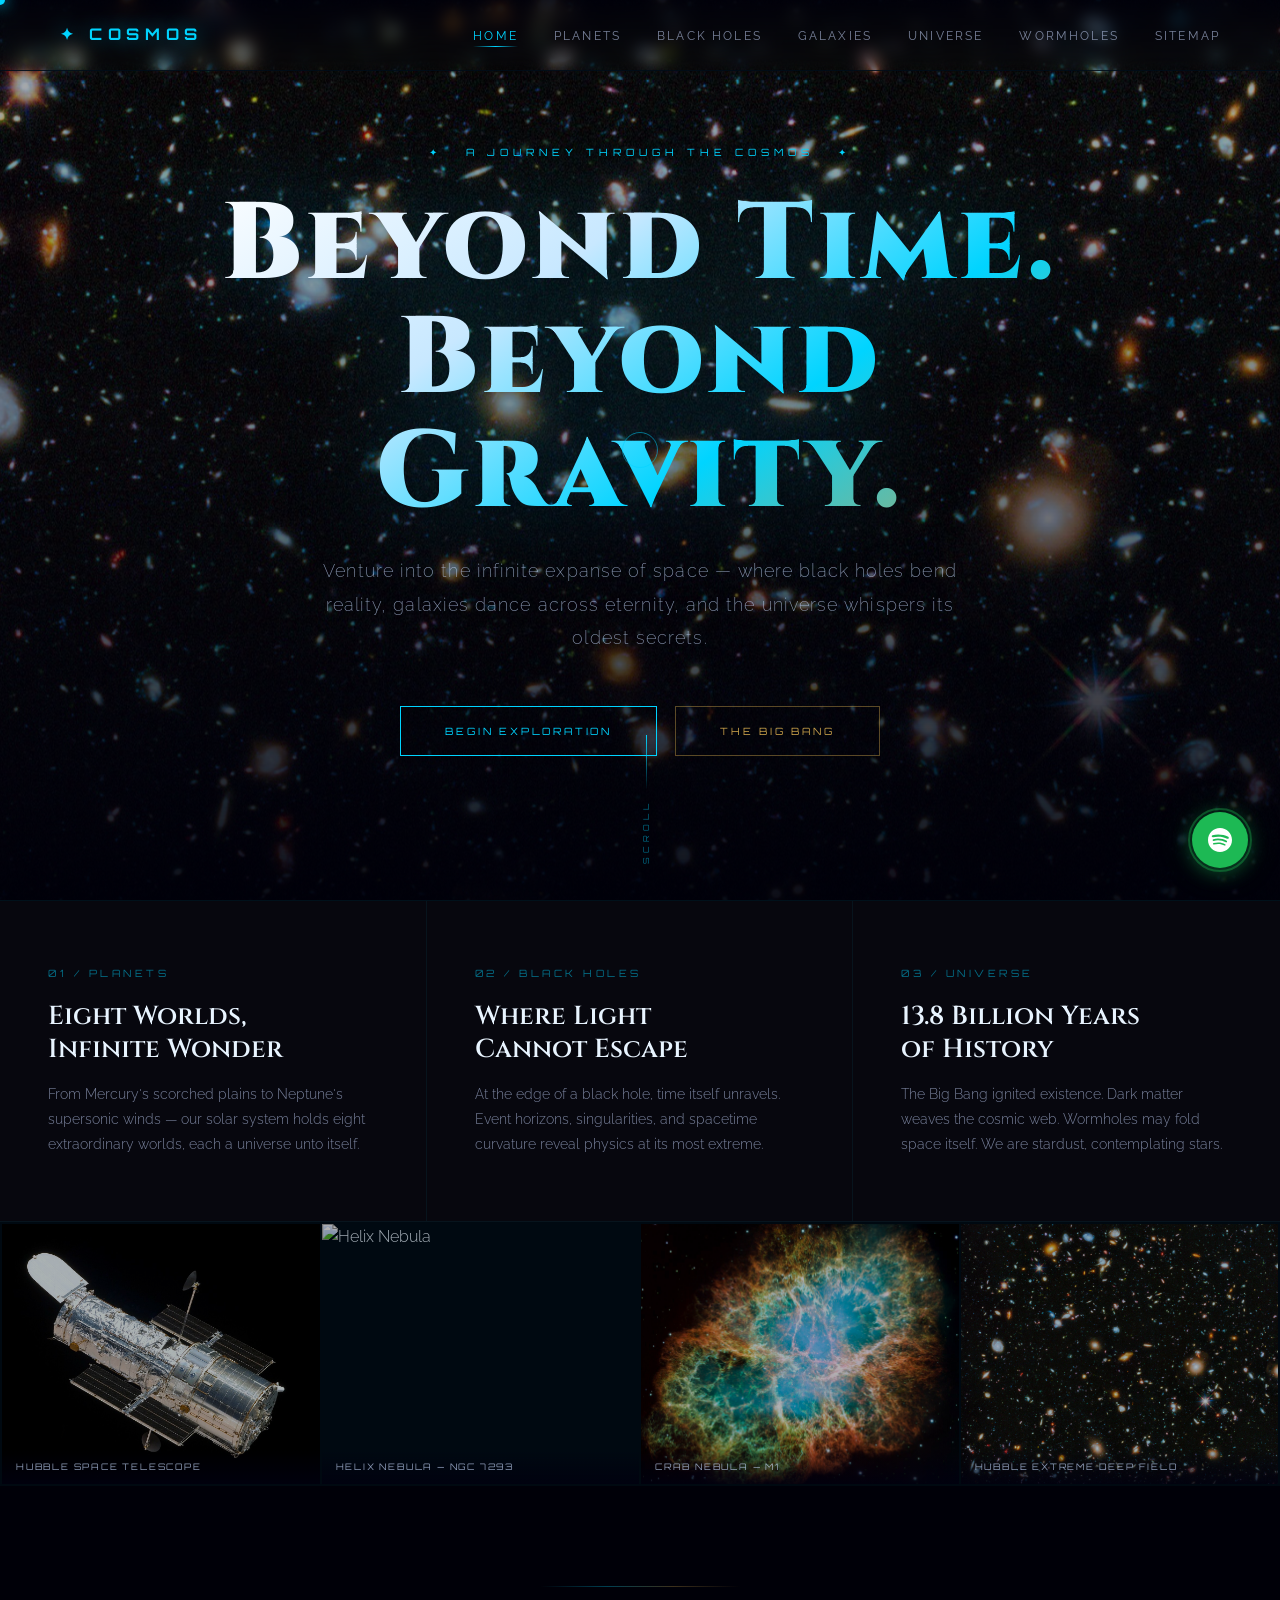
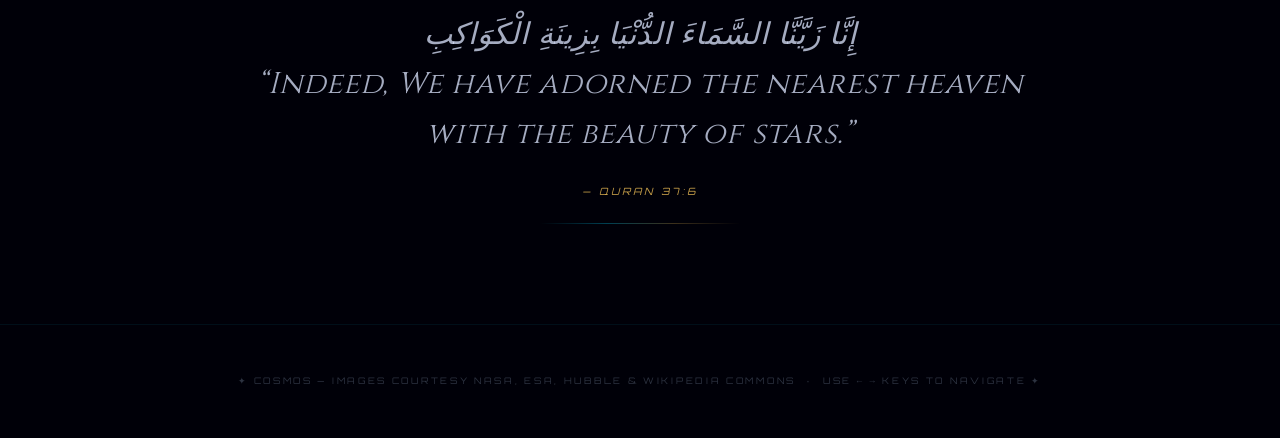
==== commit 19649b4f: "added sitemap" ====
--- a/index.html
+++ b/index.html
@@ -65,6 +65,7 @@
     <li><a href="#" data-page="galaxies">Galaxies</a></li>
     <li><a href="#" data-page="universe">Universe</a></li>
     <li><a href="#" data-page="wormholes">Wormholes</a></li>
+    <li><a href="#" data-page="sitemap">Sitemap</a></li>
   </ul>
 </nav>
 
@@ -933,6 +934,223 @@
 <!-- /page-wormholes -->
 
 
+ <!-- ══════════════════════════════════════
+     SITEMAP PAGE
+══════════════════════════════════════ -->
+<div id="page-sitemap" class="page">
+ 
+  <section class="page-hero">
+    <div class="page-hero-bg parallax-bg" style="background-image: url('https://upload.wikimedia.org/wikipedia/commons/thumb/6/69/NASA-HS201427a-HubbleUltraDeepField2014-20140603.jpg/1920px-NASA-HS201427a-HubbleUltraDeepField2014-20140603.jpg');"></div>
+    <div class="page-hero-overlay"></div>
+    <p class="page-subtitle anim-fade-up" style="--delay:0.2s">Navigate the Cosmos</p>
+    <h1 class="page-title anim-fade-up" style="--delay:0.4s">Sitemap</h1>
+    <div class="page-divider anim-fade-up" style="--delay:0.6s"></div>
+  </section>
+ 
+  <div class="sm-container">
+ 
+    <!-- Root node -->
+    <div class="sm-root reveal">
+      <div class="sm-root-node">
+        <span class="sm-root-icon">✦</span>
+        <span class="sm-root-label">COSMOS</span>
+        <span class="sm-root-sub">Multi-page Cinematic Space Experience</span>
+      </div>
+      <div class="sm-root-line"></div>
+    </div>
+ 
+    <!-- Branch grid -->
+    <div class="sm-branches reveal">
+ 
+      <!-- HOME -->
+      <div class="sm-branch">
+        <div class="sm-page-card" data-page="home">
+          <div class="sm-card-header" style="--accent:#00d4ff;">
+            <span class="sm-page-num">01</span>
+            <svg class="sm-page-icon" viewBox="0 0 24 24" fill="none"><path d="M3 9l9-7 9 7v11a2 2 0 01-2 2H5a2 2 0 01-2-2z" stroke="currentColor" stroke-width="1.5"/><polyline points="9 22 9 12 15 12 15 22" stroke="currentColor" stroke-width="1.5"/></svg>
+          </div>
+          <h3>Home</h3>
+          <p>Cinematic hero, feature overview, Hubble image gallery, and opening quote.</p>
+          <ul class="sm-sub-links">
+            <li><span class="sm-dot"></span>Hero — "Beyond Time. Beyond Gravity."</li>
+            <li><span class="sm-dot"></span>Feature Cards</li>
+            <li><span class="sm-dot"></span>Hubble Image Showcase</li>
+            <li><span class="sm-dot"></span>Stephen Hawking Quote</li>
+          </ul>
+          <button class="sm-visit-btn" data-page="home">Visit Page →</button>
+        </div>
+      </div>
+ 
+      <!-- PLANETS -->
+      <div class="sm-branch">
+        <div class="sm-page-card" data-page="planets">
+          <div class="sm-card-header" style="--accent:#ef9a9a;">
+            <span class="sm-page-num">02</span>
+            <svg class="sm-page-icon" viewBox="0 0 24 24" fill="none"><circle cx="12" cy="12" r="9" stroke="currentColor" stroke-width="1.5"/><ellipse cx="12" cy="12" rx="12" ry="4" stroke="currentColor" stroke-width="1.5"/></svg>
+          </div>
+          <h3>Planets</h3>
+          <p>Scientific data, NASA imagery, and key statistics for all eight planets of the solar system.</p>
+          <ul class="sm-sub-links">
+            <li><span class="sm-dot" style="background:#b0836a;"></span>Mercury</li>
+            <li><span class="sm-dot" style="background:#d4a852;"></span>Venus</li>
+            <li><span class="sm-dot" style="background:#4fc3f7;"></span>Earth</li>
+            <li><span class="sm-dot" style="background:#ef5350;"></span>Mars</li>
+            <li><span class="sm-dot" style="background:#d4703a;"></span>Jupiter</li>
+            <li><span class="sm-dot" style="background:#c8a964;"></span>Saturn</li>
+            <li><span class="sm-dot" style="background:#80cbc4;"></span>Uranus</li>
+            <li><span class="sm-dot" style="background:#5c6bc0;"></span>Neptune</li>
+          </ul>
+          <button class="sm-visit-btn" data-page="planets">Visit Page →</button>
+        </div>
+      </div>
+ 
+      <!-- BLACK HOLES -->
+      <div class="sm-branch">
+        <div class="sm-page-card" data-page="blackholes">
+          <div class="sm-card-header" style="--accent:#7b2fff;">
+            <span class="sm-page-num">03</span>
+            <svg class="sm-page-icon" viewBox="0 0 24 24" fill="none"><circle cx="12" cy="12" r="4" stroke="currentColor" stroke-width="1.5"/><circle cx="12" cy="12" r="9" stroke="currentColor" stroke-width="1" stroke-dasharray="2 2" opacity="0.5"/></svg>
+          </div>
+          <h3>Black Holes</h3>
+          <p>Event horizons, time dilation, M87*, Hawking radiation, and relativistic jets.</p>
+          <ul class="sm-sub-links">
+            <li><span class="sm-dot"></span>M87* — First Black Hole Image</li>
+            <li><span class="sm-dot"></span>Sagittarius A*</li>
+            <li><span class="sm-dot"></span>Event Horizon Physics</li>
+            <li><span class="sm-dot"></span>Relativistic Jets &amp; Quasars</li>
+            <li><span class="sm-dot"></span>Hawking Radiation</li>
+          </ul>
+          <button class="sm-visit-btn" data-page="blackholes">Visit Page →</button>
+        </div>
+      </div>
+ 
+      <!-- GALAXIES -->
+      <div class="sm-branch">
+        <div class="sm-page-card" data-page="galaxies">
+          <div class="sm-card-header" style="--accent:#c8a04a;">
+            <span class="sm-page-num">04</span>
+            <svg class="sm-page-icon" viewBox="0 0 24 24" fill="none"><ellipse cx="12" cy="12" rx="10" ry="4" stroke="currentColor" stroke-width="1.5"/><ellipse cx="12" cy="12" rx="4" ry="10" stroke="currentColor" stroke-width="1.5" opacity="0.5"/><circle cx="12" cy="12" r="2" fill="currentColor" opacity="0.6"/></svg>
+          </div>
+          <h3>Galaxies</h3>
+          <p>The Milky Way, Andromeda, galaxy classification, and the cosmic web.</p>
+          <ul class="sm-sub-links">
+            <li><span class="sm-dot"></span>The Milky Way</li>
+            <li><span class="sm-dot"></span>Andromeda — M31</li>
+            <li><span class="sm-dot"></span>Spiral, Elliptical &amp; Irregular</li>
+            <li><span class="sm-dot"></span>Cosmic Web &amp; Clusters</li>
+          </ul>
+          <button class="sm-visit-btn" data-page="galaxies">Visit Page →</button>
+        </div>
+      </div>
+ 
+      <!-- UNIVERSE -->
+      <div class="sm-branch">
+        <div class="sm-page-card" data-page="universe">
+          <div class="sm-card-header" style="--accent:#00d4ff;">
+            <span class="sm-page-num">05</span>
+            <svg class="sm-page-icon" viewBox="0 0 24 24" fill="none"><circle cx="12" cy="12" r="10" stroke="currentColor" stroke-width="1.5"/><path d="M2 12h20M12 2a15 15 0 010 20M12 2a15 15 0 000 20" stroke="currentColor" stroke-width="1" opacity="0.5"/></svg>
+          </div>
+          <h3>Universe &amp; Theories</h3>
+          <p>The Big Bang, dark matter, dark energy, multiverse, and cosmic endpoints.</p>
+          <ul class="sm-sub-links">
+            <li><span class="sm-dot"></span>Big Bang &amp; CMB Radiation</li>
+            <li><span class="sm-dot"></span>Dark Matter — 27%</li>
+            <li><span class="sm-dot"></span>Dark Energy — 68%</li>
+            <li><span class="sm-dot"></span>The Multiverse</li>
+            <li><span class="sm-dot"></span>Cosmic Endpoints</li>
+          </ul>
+          <button class="sm-visit-btn" data-page="universe">Visit Page →</button>
+        </div>
+      </div>
+ 
+      <!-- WORMHOLES -->
+      <div class="sm-branch">
+        <div class="sm-page-card" data-page="wormholes">
+          <div class="sm-card-header" style="--accent:#7b2fff;">
+            <span class="sm-page-num">06</span>
+            <svg class="sm-page-icon" viewBox="0 0 24 24" fill="none"><path d="M5 12c0-3.87 3.13-7 7-7" stroke="currentColor" stroke-width="1.5" stroke-linecap="round"/><path d="M19 12c0 3.87-3.13 7-7 7" stroke="currentColor" stroke-width="1.5" stroke-linecap="round"/><circle cx="12" cy="12" r="2" fill="currentColor" opacity="0.6"/></svg>
+          </div>
+          <h3>Wormholes</h3>
+          <p>Einstein–Rosen bridges, exotic matter, time dilation, ER=EPR, and the science of <em>Interstellar</em>.</p>
+          <ul class="sm-sub-links">
+            <li><span class="sm-dot"></span>What is a Wormhole?</li>
+            <li><span class="sm-dot"></span>Exotic Matter &amp; Casimir Effect</li>
+            <li><span class="sm-dot"></span>ER = EPR Conjecture</li>
+            <li><span class="sm-dot"></span>Time Dilation &amp; Travel</li>
+            <li><span class="sm-dot"></span>The Science of <em>Interstellar</em></li>
+          </ul>
+          <button class="sm-visit-btn" data-page="wormholes">Visit Page →</button>
+        </div>
+      </div>
+ 
+      <!-- SITEMAP (self) -->
+      <div class="sm-branch">
+        <div class="sm-page-card sm-page-card--active">
+          <div class="sm-card-header" style="--accent:#1DB954;">
+            <span class="sm-page-num">07</span>
+            <svg class="sm-page-icon" viewBox="0 0 24 24" fill="none"><rect x="3" y="3" width="7" height="7" rx="1" stroke="currentColor" stroke-width="1.5"/><rect x="14" y="3" width="7" height="7" rx="1" stroke="currentColor" stroke-width="1.5" opacity="0.5"/><rect x="3" y="14" width="7" height="7" rx="1" stroke="currentColor" stroke-width="1.5" opacity="0.5"/><rect x="14" y="14" width="7" height="7" rx="1" stroke="currentColor" stroke-width="1.5" opacity="0.3"/></svg>
+          </div>
+          <h3>Sitemap</h3>
+          <p>Complete visual index of all pages, sections, and global elements across the site.</p>
+          <ul class="sm-sub-links">
+            <li><span class="sm-dot" style="background:var(--glow-green);"></span>All 7 pages listed</li>
+            <li><span class="sm-dot" style="background:var(--glow-green);"></span>Section breakdowns</li>
+            <li><span class="sm-dot" style="background:var(--glow-green);"></span>Global element guide</li>
+          </ul>
+          <span class="sm-current-badge">You are here</span>
+        </div>
+      </div>
+ 
+    </div><!-- /sm-branches -->
+ 
+    <!-- Global elements -->
+    <div class="sm-globals reveal">
+      <div class="sm-globals-header">
+        <div class="sm-globals-line"></div>
+        <span>Global Elements — Present on Every Page</span>
+        <div class="sm-globals-line"></div>
+      </div>
+      <div class="sm-globals-grid">
+        <div class="sm-global-item">
+          <span class="sm-global-icon">🎵</span>
+          <h4>Spotify Player</h4>
+          <p>Floating music widget playing <em>No Time For Caution</em> — Hans Zimmer</p>
+        </div>
+        <div class="sm-global-item">
+          <span class="sm-global-icon">✦</span>
+          <h4>Animated Starfield</h4>
+          <p>Canvas-rendered star field with twinkling, glow auras, and shooting stars</p>
+        </div>
+        <div class="sm-global-item">
+          <span class="sm-global-icon">⬡</span>
+          <h4>Custom Cursor</h4>
+          <p>Glowing dot + trailing ring with hover morphing on interactive elements</p>
+        </div>
+        <div class="sm-global-item">
+          <span class="sm-global-icon">◈</span>
+          <h4>Loading Screen</h4>
+          <p>Cinematic intro spinner — guaranteed fade-out in 2.5 seconds</p>
+        </div>
+        <div class="sm-global-item">
+          <span class="sm-global-icon">⌨</span>
+          <h4>Keyboard Navigation</h4>
+          <p>← → arrow keys cycle through all 7 pages in sequence</p>
+        </div>
+        <div class="sm-global-item">
+          <span class="sm-global-icon">☰</span>
+          <h4>Responsive Nav</h4>
+          <p>Hamburger menu on mobile; fixed blur nav with active indicators on desktop</p>
+        </div>
+      </div>
+    </div>
+ 
+  </div><!-- /sm-container -->
+ 
+  <footer><p>✦ COSMOS — 7 Pages · Sitemap · All images NASA / ESA / Public Domain ✦</p></footer>
+</div>
+<!-- /page-sitemap -->
+
+
 <!-- ══════════════════════════════════════
      SPOTIFY WIDGET
 ══════════════════════════════════════ -->
--- a/style.css
+++ b/style.css
@@ -2118,3 +2118,345 @@
   .wh-opening-image img { height: 340px; }
   .wh-opening-caption h3 { font-size: 20px; }
 }
+
+/* ═══════════════════════════════════════════
+   SITEMAP PAGE
+   ═══════════════════════════════════════════ */
+.sm-container {
+  max-width: 1440px;
+  margin: 0 auto;
+  padding: 64px 60px 80px;
+}
+ 
+/* Root node */
+.sm-root {
+  display: flex;
+  flex-direction: column;
+  align-items: center;
+  margin-bottom: 0;
+}
+ 
+.sm-root-node {
+  display: flex;
+  flex-direction: column;
+  align-items: center;
+  gap: 8px;
+  background: rgba(0,212,255,0.05);
+  border: 1px solid rgba(0,212,255,0.25);
+  backdrop-filter: blur(20px);
+  padding: 24px 52px;
+  text-align: center;
+  position: relative;
+}
+ 
+.sm-root-node::before,
+.sm-root-node::after {
+  content: '';
+  position: absolute;
+  top: 0; bottom: 0;
+  width: 1px;
+  background: linear-gradient(to bottom, transparent, rgba(0,212,255,0.4), transparent);
+}
+.sm-root-node::before { left: 0; }
+.sm-root-node::after  { right: 0; }
+ 
+.sm-root-icon {
+  font-size: 20px;
+  color: var(--glow-cyan);
+  text-shadow: 0 0 20px var(--glow-cyan);
+}
+ 
+.sm-root-label {
+  font-family: var(--font-tech);
+  font-size: 22px;
+  font-weight: 900;
+  letter-spacing: 0.4em;
+  color: var(--glow-cyan);
+  text-shadow: 0 0 30px rgba(0,212,255,0.5);
+}
+ 
+.sm-root-sub {
+  font-family: var(--font-body);
+  font-size: 12px;
+  font-weight: 300;
+  letter-spacing: 0.12em;
+  color: var(--text-dim);
+}
+ 
+.sm-root-line {
+  width: 1px;
+  height: 36px;
+  background: linear-gradient(to bottom, rgba(0,212,255,0.4), rgba(0,212,255,0.1));
+}
+ 
+/* Branch grid */
+.sm-branches {
+  display: grid;
+  grid-template-columns: repeat(4, 1fr);
+  gap: 2px;
+  border-top: 1px solid rgba(0,212,255,0.15);
+  padding-top: 0;
+  position: relative;
+}
+ 
+/* Top connector bar across all branches */
+.sm-branches::before {
+  content: '';
+  position: absolute;
+  top: 0; left: 12.5%; right: 12.5%;
+  height: 1px;
+  background: linear-gradient(90deg, transparent, rgba(0,212,255,0.3) 20%, rgba(0,212,255,0.3) 80%, transparent);
+}
+ 
+.sm-branch {
+  padding-top: 32px;
+  position: relative;
+  display: flex;
+  flex-direction: column;
+}
+ 
+/* Vertical tick from top bar down to each card */
+.sm-branch::before {
+  content: '';
+  position: absolute;
+  top: 0;
+  left: 50%;
+  width: 1px;
+  height: 32px;
+  background: linear-gradient(to bottom, rgba(0,212,255,0.3), rgba(0,212,255,0.1));
+}
+ 
+/* Page cards */
+.sm-page-card {
+  flex: 1;
+  background: rgba(255,255,255,0.025);
+  border: 1px solid rgba(0,212,255,0.1);
+  backdrop-filter: blur(16px);
+  -webkit-backdrop-filter: blur(16px);
+  padding: 28px 26px 32px;
+  display: flex;
+  flex-direction: column;
+  gap: 12px;
+  transition: all var(--transition);
+  cursor: none;
+  position: relative;
+  overflow: hidden;
+}
+ 
+.sm-page-card::before {
+  content: '';
+  position: absolute;
+  top: 0; left: 0; right: 0;
+  height: 2px;
+  background: linear-gradient(90deg, transparent, var(--accent, #00d4ff), transparent);
+  opacity: 0;
+  transition: opacity 0.4s;
+}
+ 
+.sm-page-card:hover {
+  border-color: rgba(0,212,255,0.3);
+  background: rgba(0,212,255,0.04);
+  transform: translateY(-3px);
+  box-shadow: 0 16px 48px rgba(0,0,0,0.5), 0 0 30px rgba(0,212,255,0.06);
+}
+.sm-page-card:hover::before { opacity: 1; }
+ 
+.sm-page-card--active {
+  border-color: rgba(29,185,84,0.25);
+  background: rgba(29,185,84,0.04);
+}
+.sm-page-card--active::before {
+  background: linear-gradient(90deg, transparent, #1DB954, transparent);
+  opacity: 1;
+}
+ 
+/* Card header row */
+.sm-card-header {
+  display: flex;
+  align-items: center;
+  justify-content: space-between;
+  margin-bottom: 4px;
+}
+ 
+.sm-page-num {
+  font-family: var(--font-tech);
+  font-size: 11px;
+  font-weight: 700;
+  letter-spacing: 0.25em;
+  color: var(--accent, #00d4ff);
+  opacity: 0.6;
+}
+ 
+.sm-page-icon {
+  width: 22px;
+  height: 22px;
+  color: var(--accent, #00d4ff);
+  opacity: 0.7;
+}
+ 
+.sm-page-card h3 {
+  font-family: var(--font-display);
+  font-size: 20px;
+  font-weight: 600;
+  color: var(--star-white);
+  line-height: 1.2;
+}
+ 
+.sm-page-card > p {
+  font-size: 12.5px;
+  line-height: 1.75;
+  color: var(--text-dim);
+  flex: 1;
+}
+ 
+/* Sub-link list */
+.sm-sub-links {
+  list-style: none;
+  display: flex;
+  flex-direction: column;
+  gap: 7px;
+  border-top: 1px solid rgba(0,212,255,0.08);
+  padding-top: 14px;
+  margin-top: 4px;
+}
+ 
+.sm-sub-links li {
+  display: flex;
+  align-items: center;
+  gap: 10px;
+  font-size: 11.5px;
+  font-weight: 300;
+  color: var(--text-dim);
+  letter-spacing: 0.03em;
+}
+ 
+.sm-dot {
+  width: 5px;
+  height: 5px;
+  border-radius: 50%;
+  background: var(--glow-cyan);
+  flex-shrink: 0;
+  opacity: 0.7;
+}
+ 
+/* Visit button */
+.sm-visit-btn {
+  margin-top: auto;
+  padding-top: 16px;
+  font-family: var(--font-tech);
+  font-size: 9px;
+  letter-spacing: 0.25em;
+  color: var(--accent, #00d4ff);
+  background: none;
+  border: none;
+  border-top: 1px solid rgba(0,212,255,0.1);
+  cursor: none;
+  text-align: left;
+  transition: opacity 0.3s, letter-spacing 0.3s;
+  text-transform: uppercase;
+  width: 100%;
+}
+.sm-visit-btn:hover {
+  opacity: 0.7;
+  letter-spacing: 0.35em;
+}
+ 
+/* "You are here" badge */
+.sm-current-badge {
+  display: inline-block;
+  margin-top: auto;
+  padding: 6px 14px;
+  background: rgba(29,185,84,0.1);
+  border: 1px solid rgba(29,185,84,0.3);
+  font-family: var(--font-tech);
+  font-size: 9px;
+  letter-spacing: 0.25em;
+  color: var(--glow-green);
+  text-transform: uppercase;
+  align-self: flex-start;
+}
+ 
+/* Global elements strip */
+.sm-globals {
+  margin-top: 60px;
+}
+ 
+.sm-globals-header {
+  display: flex;
+  align-items: center;
+  gap: 20px;
+  margin-bottom: 28px;
+}
+ 
+.sm-globals-header span {
+  font-family: var(--font-tech);
+  font-size: 9px;
+  letter-spacing: 0.35em;
+  color: rgba(0,212,255,0.45);
+  text-transform: uppercase;
+  white-space: nowrap;
+}
+ 
+.sm-globals-line {
+  flex: 1;
+  height: 1px;
+  background: linear-gradient(90deg, transparent, rgba(0,212,255,0.2), transparent);
+}
+ 
+.sm-globals-grid {
+  display: grid;
+  grid-template-columns: repeat(6, 1fr);
+  gap: 2px;
+}
+ 
+.sm-global-item {
+  padding: 28px 22px;
+  background: rgba(255,255,255,0.018);
+  border: 1px solid rgba(0,212,255,0.07);
+  display: flex;
+  flex-direction: column;
+  gap: 10px;
+  transition: all 0.3s;
+}
+ 
+.sm-global-item:hover {
+  background: rgba(0,212,255,0.03);
+  border-color: rgba(0,212,255,0.2);
+}
+ 
+.sm-global-icon {
+  font-size: 22px;
+  line-height: 1;
+}
+ 
+.sm-global-item h4 {
+  font-family: var(--font-display);
+  font-size: 15px;
+  font-weight: 600;
+  color: var(--star-white);
+}
+ 
+.sm-global-item p {
+  font-size: 12px;
+  line-height: 1.7;
+  color: var(--text-dim);
+}
+ 
+/* ── Responsive: Sitemap ──────────────── */
+@media (max-width: 1200px) {
+  .sm-branches { grid-template-columns: repeat(4, 1fr); }
+  .sm-globals-grid { grid-template-columns: repeat(3, 1fr); }
+}
+@media (max-width: 900px) {
+  .sm-container { padding: 40px 24px 60px; }
+  .sm-branches { grid-template-columns: repeat(2, 1fr); }
+  .sm-branches::before { left: 25%; right: 25%; }
+  .sm-globals-grid { grid-template-columns: repeat(2, 1fr); }
+}
+@media (max-width: 520px) {
+  .sm-branches { grid-template-columns: 1fr; }
+  .sm-branch::before { display: none; }
+  .sm-globals-grid { grid-template-columns: 1fr; }
+  .sm-root-node { padding: 20px 28px; }
+  .sm-root-label { font-size: 18px; }
+}
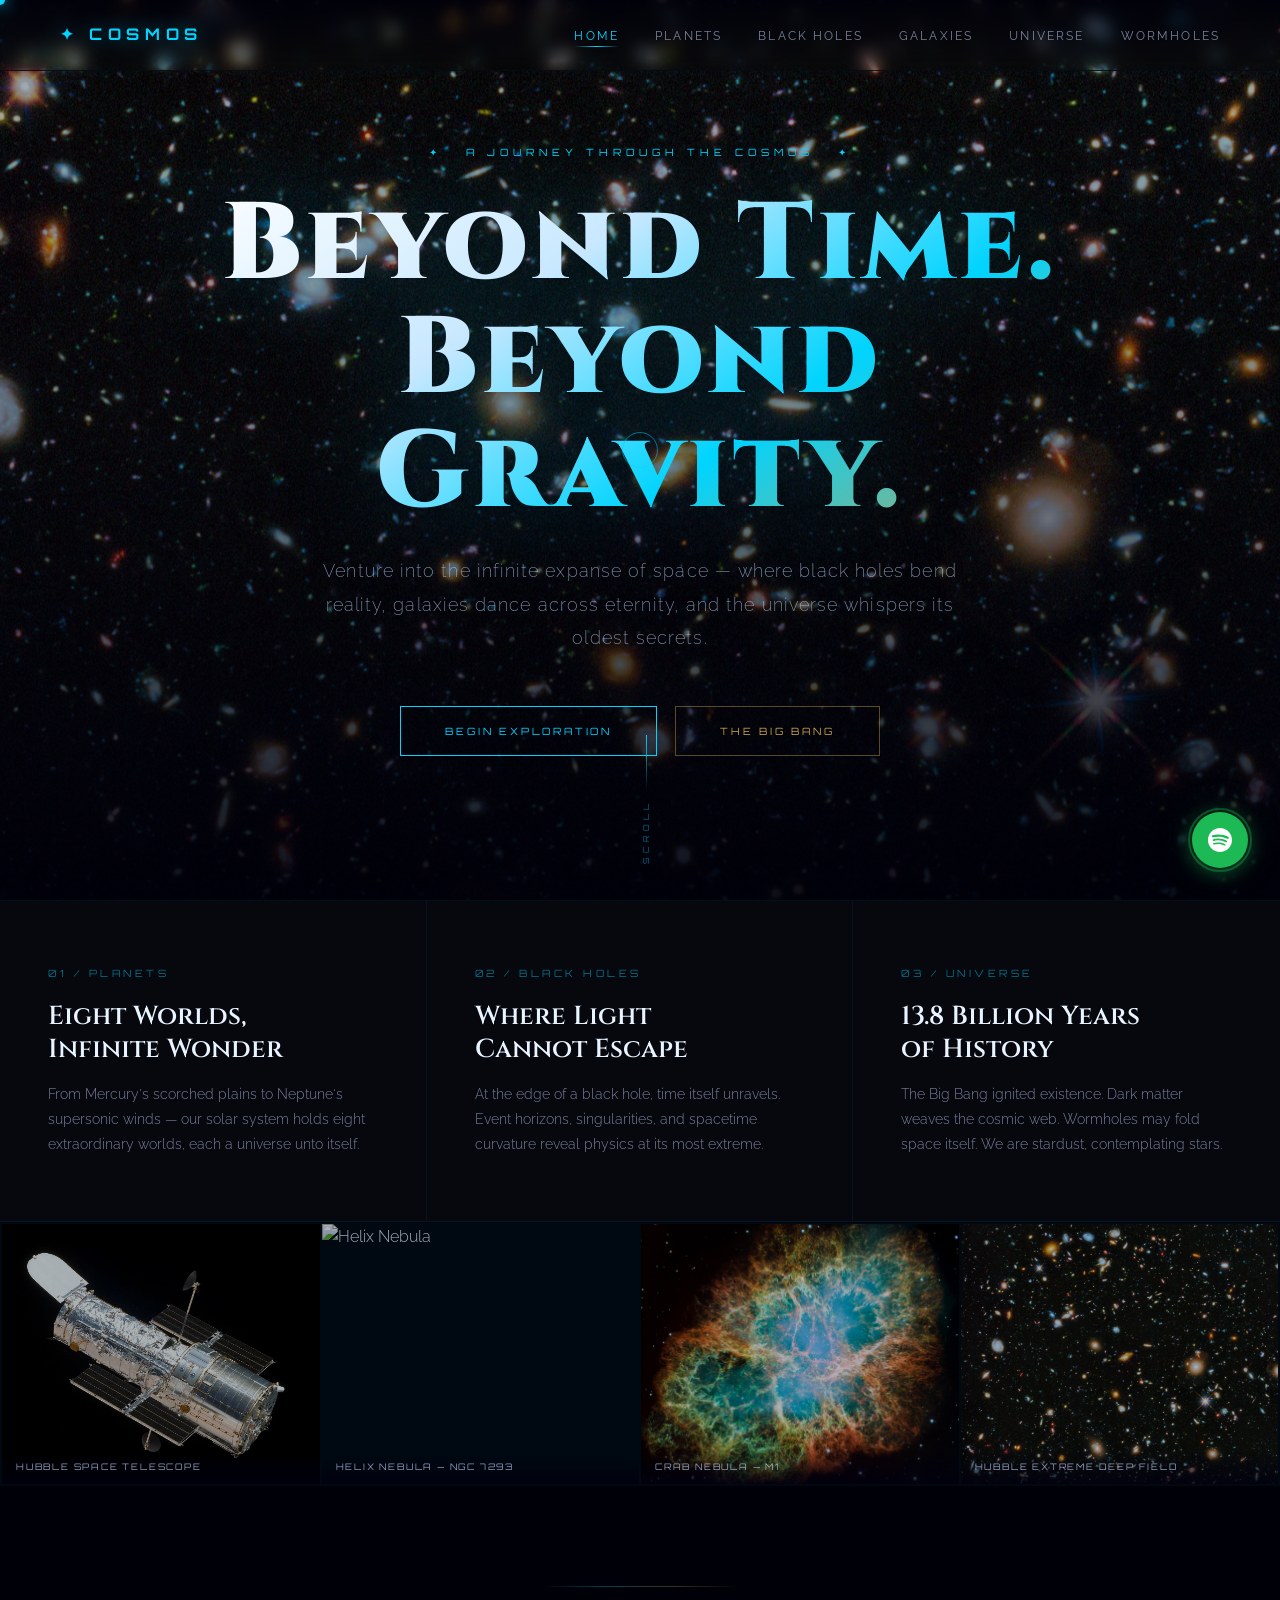
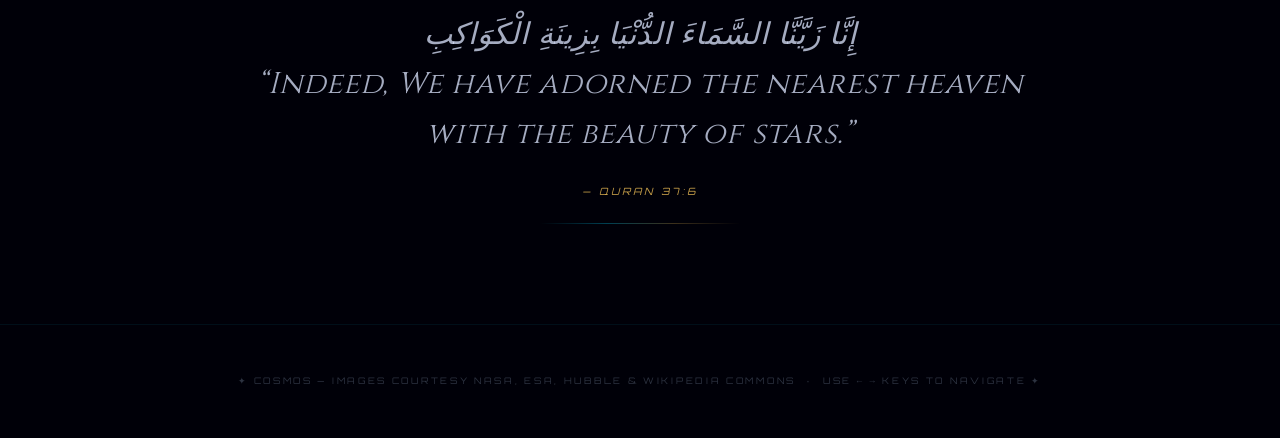
==== commit ce548e75: "remove all" ====
--- a/index.html
+++ b/index.html
@@ -7,8 +7,6 @@
   <link rel="preconnect" href="https://fonts.googleapis.com">
   <link href="https://fonts.googleapis.com/css2?family=Cinzel:wght@400;600;900&family=Raleway:wght@200;300;400;600&family=Orbitron:wght@400;700;900&display=swap" rel="stylesheet">
   <link rel="stylesheet" href="style.css">
-  <meta name="google-site-verification" content="Kh1CmPpiLmuKn7evJ5vQeAMcKaezYImrG2zj_Sr68Is" />
-  <meta name="keywords" content="Cosmos, cosmos,">
 </head>
 <body>
 
@@ -65,7 +63,6 @@
     <li><a href="#" data-page="galaxies">Galaxies</a></li>
     <li><a href="#" data-page="universe">Universe</a></li>
     <li><a href="#" data-page="wormholes">Wormholes</a></li>
-    <li><a href="#" data-page="sitemap">Sitemap</a></li>
   </ul>
 </nav>
 
@@ -934,223 +931,6 @@
 <!-- /page-wormholes -->
 
 
- <!-- ══════════════════════════════════════
-     SITEMAP PAGE
-══════════════════════════════════════ -->
-<div id="page-sitemap" class="page">
- 
-  <section class="page-hero">
-    <div class="page-hero-bg parallax-bg" style="background-image: url('https://upload.wikimedia.org/wikipedia/commons/thumb/6/69/NASA-HS201427a-HubbleUltraDeepField2014-20140603.jpg/1920px-NASA-HS201427a-HubbleUltraDeepField2014-20140603.jpg');"></div>
-    <div class="page-hero-overlay"></div>
-    <p class="page-subtitle anim-fade-up" style="--delay:0.2s">Navigate the Cosmos</p>
-    <h1 class="page-title anim-fade-up" style="--delay:0.4s">Sitemap</h1>
-    <div class="page-divider anim-fade-up" style="--delay:0.6s"></div>
-  </section>
- 
-  <div class="sm-container">
- 
-    <!-- Root node -->
-    <div class="sm-root reveal">
-      <div class="sm-root-node">
-        <span class="sm-root-icon">✦</span>
-        <span class="sm-root-label">COSMOS</span>
-        <span class="sm-root-sub">Multi-page Cinematic Space Experience</span>
-      </div>
-      <div class="sm-root-line"></div>
-    </div>
- 
-    <!-- Branch grid -->
-    <div class="sm-branches reveal">
- 
-      <!-- HOME -->
-      <div class="sm-branch">
-        <div class="sm-page-card" data-page="home">
-          <div class="sm-card-header" style="--accent:#00d4ff;">
-            <span class="sm-page-num">01</span>
-            <svg class="sm-page-icon" viewBox="0 0 24 24" fill="none"><path d="M3 9l9-7 9 7v11a2 2 0 01-2 2H5a2 2 0 01-2-2z" stroke="currentColor" stroke-width="1.5"/><polyline points="9 22 9 12 15 12 15 22" stroke="currentColor" stroke-width="1.5"/></svg>
-          </div>
-          <h3>Home</h3>
-          <p>Cinematic hero, feature overview, Hubble image gallery, and opening quote.</p>
-          <ul class="sm-sub-links">
-            <li><span class="sm-dot"></span>Hero — "Beyond Time. Beyond Gravity."</li>
-            <li><span class="sm-dot"></span>Feature Cards</li>
-            <li><span class="sm-dot"></span>Hubble Image Showcase</li>
-            <li><span class="sm-dot"></span>Stephen Hawking Quote</li>
-          </ul>
-          <button class="sm-visit-btn" data-page="home">Visit Page →</button>
-        </div>
-      </div>
- 
-      <!-- PLANETS -->
-      <div class="sm-branch">
-        <div class="sm-page-card" data-page="planets">
-          <div class="sm-card-header" style="--accent:#ef9a9a;">
-            <span class="sm-page-num">02</span>
-            <svg class="sm-page-icon" viewBox="0 0 24 24" fill="none"><circle cx="12" cy="12" r="9" stroke="currentColor" stroke-width="1.5"/><ellipse cx="12" cy="12" rx="12" ry="4" stroke="currentColor" stroke-width="1.5"/></svg>
-          </div>
-          <h3>Planets</h3>
-          <p>Scientific data, NASA imagery, and key statistics for all eight planets of the solar system.</p>
-          <ul class="sm-sub-links">
-            <li><span class="sm-dot" style="background:#b0836a;"></span>Mercury</li>
-            <li><span class="sm-dot" style="background:#d4a852;"></span>Venus</li>
-            <li><span class="sm-dot" style="background:#4fc3f7;"></span>Earth</li>
-            <li><span class="sm-dot" style="background:#ef5350;"></span>Mars</li>
-            <li><span class="sm-dot" style="background:#d4703a;"></span>Jupiter</li>
-            <li><span class="sm-dot" style="background:#c8a964;"></span>Saturn</li>
-            <li><span class="sm-dot" style="background:#80cbc4;"></span>Uranus</li>
-            <li><span class="sm-dot" style="background:#5c6bc0;"></span>Neptune</li>
-          </ul>
-          <button class="sm-visit-btn" data-page="planets">Visit Page →</button>
-        </div>
-      </div>
- 
-      <!-- BLACK HOLES -->
-      <div class="sm-branch">
-        <div class="sm-page-card" data-page="blackholes">
-          <div class="sm-card-header" style="--accent:#7b2fff;">
-            <span class="sm-page-num">03</span>
-            <svg class="sm-page-icon" viewBox="0 0 24 24" fill="none"><circle cx="12" cy="12" r="4" stroke="currentColor" stroke-width="1.5"/><circle cx="12" cy="12" r="9" stroke="currentColor" stroke-width="1" stroke-dasharray="2 2" opacity="0.5"/></svg>
-          </div>
-          <h3>Black Holes</h3>
-          <p>Event horizons, time dilation, M87*, Hawking radiation, and relativistic jets.</p>
-          <ul class="sm-sub-links">
-            <li><span class="sm-dot"></span>M87* — First Black Hole Image</li>
-            <li><span class="sm-dot"></span>Sagittarius A*</li>
-            <li><span class="sm-dot"></span>Event Horizon Physics</li>
-            <li><span class="sm-dot"></span>Relativistic Jets &amp; Quasars</li>
-            <li><span class="sm-dot"></span>Hawking Radiation</li>
-          </ul>
-          <button class="sm-visit-btn" data-page="blackholes">Visit Page →</button>
-        </div>
-      </div>
- 
-      <!-- GALAXIES -->
-      <div class="sm-branch">
-        <div class="sm-page-card" data-page="galaxies">
-          <div class="sm-card-header" style="--accent:#c8a04a;">
-            <span class="sm-page-num">04</span>
-            <svg class="sm-page-icon" viewBox="0 0 24 24" fill="none"><ellipse cx="12" cy="12" rx="10" ry="4" stroke="currentColor" stroke-width="1.5"/><ellipse cx="12" cy="12" rx="4" ry="10" stroke="currentColor" stroke-width="1.5" opacity="0.5"/><circle cx="12" cy="12" r="2" fill="currentColor" opacity="0.6"/></svg>
-          </div>
-          <h3>Galaxies</h3>
-          <p>The Milky Way, Andromeda, galaxy classification, and the cosmic web.</p>
-          <ul class="sm-sub-links">
-            <li><span class="sm-dot"></span>The Milky Way</li>
-            <li><span class="sm-dot"></span>Andromeda — M31</li>
-            <li><span class="sm-dot"></span>Spiral, Elliptical &amp; Irregular</li>
-            <li><span class="sm-dot"></span>Cosmic Web &amp; Clusters</li>
-          </ul>
-          <button class="sm-visit-btn" data-page="galaxies">Visit Page →</button>
-        </div>
-      </div>
- 
-      <!-- UNIVERSE -->
-      <div class="sm-branch">
-        <div class="sm-page-card" data-page="universe">
-          <div class="sm-card-header" style="--accent:#00d4ff;">
-            <span class="sm-page-num">05</span>
-            <svg class="sm-page-icon" viewBox="0 0 24 24" fill="none"><circle cx="12" cy="12" r="10" stroke="currentColor" stroke-width="1.5"/><path d="M2 12h20M12 2a15 15 0 010 20M12 2a15 15 0 000 20" stroke="currentColor" stroke-width="1" opacity="0.5"/></svg>
-          </div>
-          <h3>Universe &amp; Theories</h3>
-          <p>The Big Bang, dark matter, dark energy, multiverse, and cosmic endpoints.</p>
-          <ul class="sm-sub-links">
-            <li><span class="sm-dot"></span>Big Bang &amp; CMB Radiation</li>
-            <li><span class="sm-dot"></span>Dark Matter — 27%</li>
-            <li><span class="sm-dot"></span>Dark Energy — 68%</li>
-            <li><span class="sm-dot"></span>The Multiverse</li>
-            <li><span class="sm-dot"></span>Cosmic Endpoints</li>
-          </ul>
-          <button class="sm-visit-btn" data-page="universe">Visit Page →</button>
-        </div>
-      </div>
- 
-      <!-- WORMHOLES -->
-      <div class="sm-branch">
-        <div class="sm-page-card" data-page="wormholes">
-          <div class="sm-card-header" style="--accent:#7b2fff;">
-            <span class="sm-page-num">06</span>
-            <svg class="sm-page-icon" viewBox="0 0 24 24" fill="none"><path d="M5 12c0-3.87 3.13-7 7-7" stroke="currentColor" stroke-width="1.5" stroke-linecap="round"/><path d="M19 12c0 3.87-3.13 7-7 7" stroke="currentColor" stroke-width="1.5" stroke-linecap="round"/><circle cx="12" cy="12" r="2" fill="currentColor" opacity="0.6"/></svg>
-          </div>
-          <h3>Wormholes</h3>
-          <p>Einstein–Rosen bridges, exotic matter, time dilation, ER=EPR, and the science of <em>Interstellar</em>.</p>
-          <ul class="sm-sub-links">
-            <li><span class="sm-dot"></span>What is a Wormhole?</li>
-            <li><span class="sm-dot"></span>Exotic Matter &amp; Casimir Effect</li>
-            <li><span class="sm-dot"></span>ER = EPR Conjecture</li>
-            <li><span class="sm-dot"></span>Time Dilation &amp; Travel</li>
-            <li><span class="sm-dot"></span>The Science of <em>Interstellar</em></li>
-          </ul>
-          <button class="sm-visit-btn" data-page="wormholes">Visit Page →</button>
-        </div>
-      </div>
- 
-      <!-- SITEMAP (self) -->
-      <div class="sm-branch">
-        <div class="sm-page-card sm-page-card--active">
-          <div class="sm-card-header" style="--accent:#1DB954;">
-            <span class="sm-page-num">07</span>
-            <svg class="sm-page-icon" viewBox="0 0 24 24" fill="none"><rect x="3" y="3" width="7" height="7" rx="1" stroke="currentColor" stroke-width="1.5"/><rect x="14" y="3" width="7" height="7" rx="1" stroke="currentColor" stroke-width="1.5" opacity="0.5"/><rect x="3" y="14" width="7" height="7" rx="1" stroke="currentColor" stroke-width="1.5" opacity="0.5"/><rect x="14" y="14" width="7" height="7" rx="1" stroke="currentColor" stroke-width="1.5" opacity="0.3"/></svg>
-          </div>
-          <h3>Sitemap</h3>
-          <p>Complete visual index of all pages, sections, and global elements across the site.</p>
-          <ul class="sm-sub-links">
-            <li><span class="sm-dot" style="background:var(--glow-green);"></span>All 7 pages listed</li>
-            <li><span class="sm-dot" style="background:var(--glow-green);"></span>Section breakdowns</li>
-            <li><span class="sm-dot" style="background:var(--glow-green);"></span>Global element guide</li>
-          </ul>
-          <span class="sm-current-badge">You are here</span>
-        </div>
-      </div>
- 
-    </div><!-- /sm-branches -->
- 
-    <!-- Global elements -->
-    <div class="sm-globals reveal">
-      <div class="sm-globals-header">
-        <div class="sm-globals-line"></div>
-        <span>Global Elements — Present on Every Page</span>
-        <div class="sm-globals-line"></div>
-      </div>
-      <div class="sm-globals-grid">
-        <div class="sm-global-item">
-          <span class="sm-global-icon">🎵</span>
-          <h4>Spotify Player</h4>
-          <p>Floating music widget playing <em>No Time For Caution</em> — Hans Zimmer</p>
-        </div>
-        <div class="sm-global-item">
-          <span class="sm-global-icon">✦</span>
-          <h4>Animated Starfield</h4>
-          <p>Canvas-rendered star field with twinkling, glow auras, and shooting stars</p>
-        </div>
-        <div class="sm-global-item">
-          <span class="sm-global-icon">⬡</span>
-          <h4>Custom Cursor</h4>
-          <p>Glowing dot + trailing ring with hover morphing on interactive elements</p>
-        </div>
-        <div class="sm-global-item">
-          <span class="sm-global-icon">◈</span>
-          <h4>Loading Screen</h4>
-          <p>Cinematic intro spinner — guaranteed fade-out in 2.5 seconds</p>
-        </div>
-        <div class="sm-global-item">
-          <span class="sm-global-icon">⌨</span>
-          <h4>Keyboard Navigation</h4>
-          <p>← → arrow keys cycle through all 7 pages in sequence</p>
-        </div>
-        <div class="sm-global-item">
-          <span class="sm-global-icon">☰</span>
-          <h4>Responsive Nav</h4>
-          <p>Hamburger menu on mobile; fixed blur nav with active indicators on desktop</p>
-        </div>
-      </div>
-    </div>
- 
-  </div><!-- /sm-container -->
- 
-  <footer><p>✦ COSMOS — 7 Pages · Sitemap · All images NASA / ESA / Public Domain ✦</p></footer>
-</div>
-<!-- /page-sitemap -->
-
-
 <!-- ══════════════════════════════════════
      SPOTIFY WIDGET
 ══════════════════════════════════════ -->
--- a/style.css
+++ b/style.css
@@ -2118,345 +2118,3 @@
   .wh-opening-image img { height: 340px; }
   .wh-opening-caption h3 { font-size: 20px; }
 }
-
-/* ═══════════════════════════════════════════
-   SITEMAP PAGE
-   ═══════════════════════════════════════════ */
-.sm-container {
-  max-width: 1440px;
-  margin: 0 auto;
-  padding: 64px 60px 80px;
-}
- 
-/* Root node */
-.sm-root {
-  display: flex;
-  flex-direction: column;
-  align-items: center;
-  margin-bottom: 0;
-}
- 
-.sm-root-node {
-  display: flex;
-  flex-direction: column;
-  align-items: center;
-  gap: 8px;
-  background: rgba(0,212,255,0.05);
-  border: 1px solid rgba(0,212,255,0.25);
-  backdrop-filter: blur(20px);
-  padding: 24px 52px;
-  text-align: center;
-  position: relative;
-}
- 
-.sm-root-node::before,
-.sm-root-node::after {
-  content: '';
-  position: absolute;
-  top: 0; bottom: 0;
-  width: 1px;
-  background: linear-gradient(to bottom, transparent, rgba(0,212,255,0.4), transparent);
-}
-.sm-root-node::before { left: 0; }
-.sm-root-node::after  { right: 0; }
- 
-.sm-root-icon {
-  font-size: 20px;
-  color: var(--glow-cyan);
-  text-shadow: 0 0 20px var(--glow-cyan);
-}
- 
-.sm-root-label {
-  font-family: var(--font-tech);
-  font-size: 22px;
-  font-weight: 900;
-  letter-spacing: 0.4em;
-  color: var(--glow-cyan);
-  text-shadow: 0 0 30px rgba(0,212,255,0.5);
-}
- 
-.sm-root-sub {
-  font-family: var(--font-body);
-  font-size: 12px;
-  font-weight: 300;
-  letter-spacing: 0.12em;
-  color: var(--text-dim);
-}
- 
-.sm-root-line {
-  width: 1px;
-  height: 36px;
-  background: linear-gradient(to bottom, rgba(0,212,255,0.4), rgba(0,212,255,0.1));
-}
- 
-/* Branch grid */
-.sm-branches {
-  display: grid;
-  grid-template-columns: repeat(4, 1fr);
-  gap: 2px;
-  border-top: 1px solid rgba(0,212,255,0.15);
-  padding-top: 0;
-  position: relative;
-}
- 
-/* Top connector bar across all branches */
-.sm-branches::before {
-  content: '';
-  position: absolute;
-  top: 0; left: 12.5%; right: 12.5%;
-  height: 1px;
-  background: linear-gradient(90deg, transparent, rgba(0,212,255,0.3) 20%, rgba(0,212,255,0.3) 80%, transparent);
-}
- 
-.sm-branch {
-  padding-top: 32px;
-  position: relative;
-  display: flex;
-  flex-direction: column;
-}
- 
-/* Vertical tick from top bar down to each card */
-.sm-branch::before {
-  content: '';
-  position: absolute;
-  top: 0;
-  left: 50%;
-  width: 1px;
-  height: 32px;
-  background: linear-gradient(to bottom, rgba(0,212,255,0.3), rgba(0,212,255,0.1));
-}
- 
-/* Page cards */
-.sm-page-card {
-  flex: 1;
-  background: rgba(255,255,255,0.025);
-  border: 1px solid rgba(0,212,255,0.1);
-  backdrop-filter: blur(16px);
-  -webkit-backdrop-filter: blur(16px);
-  padding: 28px 26px 32px;
-  display: flex;
-  flex-direction: column;
-  gap: 12px;
-  transition: all var(--transition);
-  cursor: none;
-  position: relative;
-  overflow: hidden;
-}
- 
-.sm-page-card::before {
-  content: '';
-  position: absolute;
-  top: 0; left: 0; right: 0;
-  height: 2px;
-  background: linear-gradient(90deg, transparent, var(--accent, #00d4ff), transparent);
-  opacity: 0;
-  transition: opacity 0.4s;
-}
- 
-.sm-page-card:hover {
-  border-color: rgba(0,212,255,0.3);
-  background: rgba(0,212,255,0.04);
-  transform: translateY(-3px);
-  box-shadow: 0 16px 48px rgba(0,0,0,0.5), 0 0 30px rgba(0,212,255,0.06);
-}
-.sm-page-card:hover::before { opacity: 1; }
- 
-.sm-page-card--active {
-  border-color: rgba(29,185,84,0.25);
-  background: rgba(29,185,84,0.04);
-}
-.sm-page-card--active::before {
-  background: linear-gradient(90deg, transparent, #1DB954, transparent);
-  opacity: 1;
-}
- 
-/* Card header row */
-.sm-card-header {
-  display: flex;
-  align-items: center;
-  justify-content: space-between;
-  margin-bottom: 4px;
-}
- 
-.sm-page-num {
-  font-family: var(--font-tech);
-  font-size: 11px;
-  font-weight: 700;
-  letter-spacing: 0.25em;
-  color: var(--accent, #00d4ff);
-  opacity: 0.6;
-}
- 
-.sm-page-icon {
-  width: 22px;
-  height: 22px;
-  color: var(--accent, #00d4ff);
-  opacity: 0.7;
-}
- 
-.sm-page-card h3 {
-  font-family: var(--font-display);
-  font-size: 20px;
-  font-weight: 600;
-  color: var(--star-white);
-  line-height: 1.2;
-}
- 
-.sm-page-card > p {
-  font-size: 12.5px;
-  line-height: 1.75;
-  color: var(--text-dim);
-  flex: 1;
-}
- 
-/* Sub-link list */
-.sm-sub-links {
-  list-style: none;
-  display: flex;
-  flex-direction: column;
-  gap: 7px;
-  border-top: 1px solid rgba(0,212,255,0.08);
-  padding-top: 14px;
-  margin-top: 4px;
-}
- 
-.sm-sub-links li {
-  display: flex;
-  align-items: center;
-  gap: 10px;
-  font-size: 11.5px;
-  font-weight: 300;
-  color: var(--text-dim);
-  letter-spacing: 0.03em;
-}
- 
-.sm-dot {
-  width: 5px;
-  height: 5px;
-  border-radius: 50%;
-  background: var(--glow-cyan);
-  flex-shrink: 0;
-  opacity: 0.7;
-}
- 
-/* Visit button */
-.sm-visit-btn {
-  margin-top: auto;
-  padding-top: 16px;
-  font-family: var(--font-tech);
-  font-size: 9px;
-  letter-spacing: 0.25em;
-  color: var(--accent, #00d4ff);
-  background: none;
-  border: none;
-  border-top: 1px solid rgba(0,212,255,0.1);
-  cursor: none;
-  text-align: left;
-  transition: opacity 0.3s, letter-spacing 0.3s;
-  text-transform: uppercase;
-  width: 100%;
-}
-.sm-visit-btn:hover {
-  opacity: 0.7;
-  letter-spacing: 0.35em;
-}
- 
-/* "You are here" badge */
-.sm-current-badge {
-  display: inline-block;
-  margin-top: auto;
-  padding: 6px 14px;
-  background: rgba(29,185,84,0.1);
-  border: 1px solid rgba(29,185,84,0.3);
-  font-family: var(--font-tech);
-  font-size: 9px;
-  letter-spacing: 0.25em;
-  color: var(--glow-green);
-  text-transform: uppercase;
-  align-self: flex-start;
-}
- 
-/* Global elements strip */
-.sm-globals {
-  margin-top: 60px;
-}
- 
-.sm-globals-header {
-  display: flex;
-  align-items: center;
-  gap: 20px;
-  margin-bottom: 28px;
-}
- 
-.sm-globals-header span {
-  font-family: var(--font-tech);
-  font-size: 9px;
-  letter-spacing: 0.35em;
-  color: rgba(0,212,255,0.45);
-  text-transform: uppercase;
-  white-space: nowrap;
-}
- 
-.sm-globals-line {
-  flex: 1;
-  height: 1px;
-  background: linear-gradient(90deg, transparent, rgba(0,212,255,0.2), transparent);
-}
- 
-.sm-globals-grid {
-  display: grid;
-  grid-template-columns: repeat(6, 1fr);
-  gap: 2px;
-}
- 
-.sm-global-item {
-  padding: 28px 22px;
-  background: rgba(255,255,255,0.018);
-  border: 1px solid rgba(0,212,255,0.07);
-  display: flex;
-  flex-direction: column;
-  gap: 10px;
-  transition: all 0.3s;
-}
- 
-.sm-global-item:hover {
-  background: rgba(0,212,255,0.03);
-  border-color: rgba(0,212,255,0.2);
-}
- 
-.sm-global-icon {
-  font-size: 22px;
-  line-height: 1;
-}
- 
-.sm-global-item h4 {
-  font-family: var(--font-display);
-  font-size: 15px;
-  font-weight: 600;
-  color: var(--star-white);
-}
- 
-.sm-global-item p {
-  font-size: 12px;
-  line-height: 1.7;
-  color: var(--text-dim);
-}
- 
-/* ── Responsive: Sitemap ──────────────── */
-@media (max-width: 1200px) {
-  .sm-branches { grid-template-columns: repeat(4, 1fr); }
-  .sm-globals-grid { grid-template-columns: repeat(3, 1fr); }
-}
-@media (max-width: 900px) {
-  .sm-container { padding: 40px 24px 60px; }
-  .sm-branches { grid-template-columns: repeat(2, 1fr); }
-  .sm-branches::before { left: 25%; right: 25%; }
-  .sm-globals-grid { grid-template-columns: repeat(2, 1fr); }
-}
-@media (max-width: 520px) {
-  .sm-branches { grid-template-columns: 1fr; }
-  .sm-branch::before { display: none; }
-  .sm-globals-grid { grid-template-columns: 1fr; }
-  .sm-root-node { padding: 20px 28px; }
-  .sm-root-label { font-size: 18px; }
-}
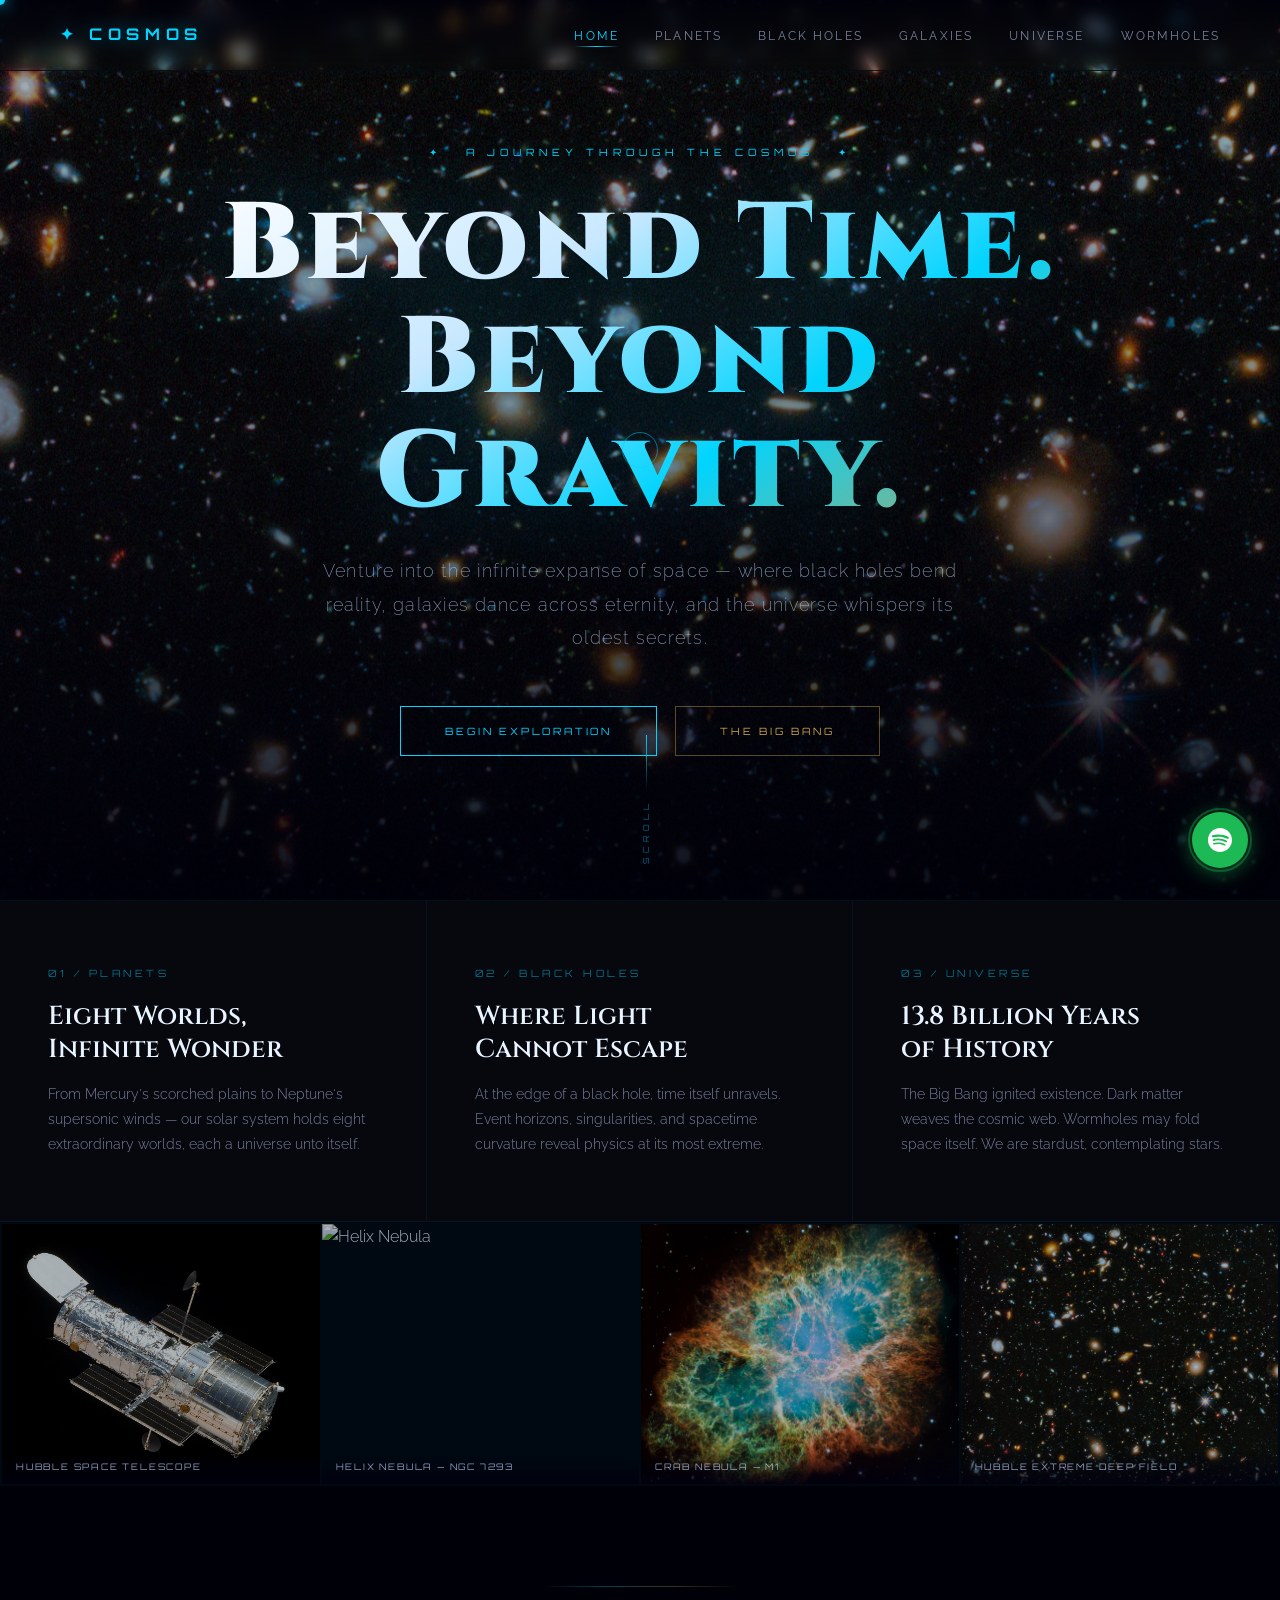
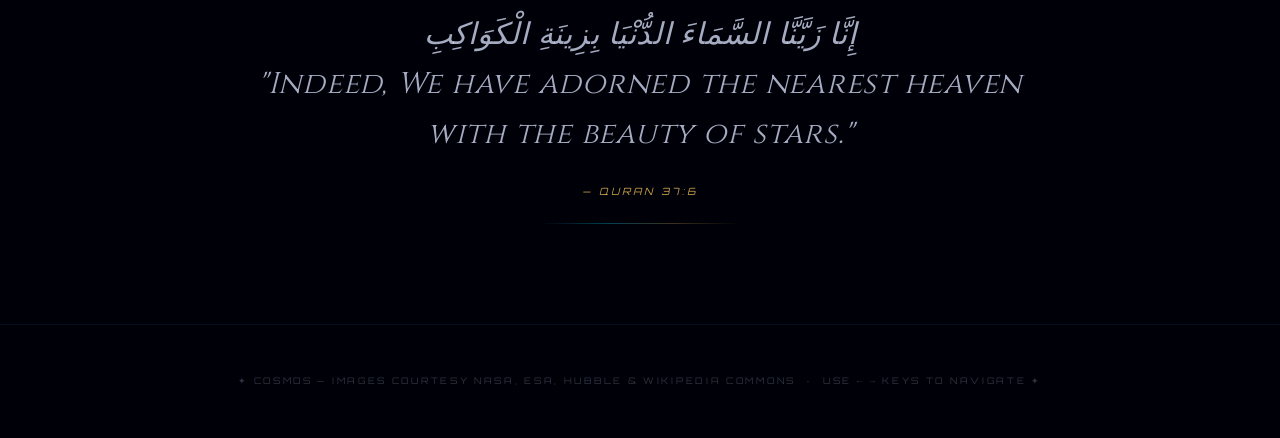
==== commit 9acb814a: "split the pages" ====
--- a/index.html
+++ b/index.html
@@ -7,29 +7,12 @@
   <link rel="preconnect" href="https://fonts.googleapis.com">
   <link href="https://fonts.googleapis.com/css2?family=Cinzel:wght@400;600;900&family=Raleway:wght@200;300;400;600&family=Orbitron:wght@400;700;900&display=swap" rel="stylesheet">
   <link rel="stylesheet" href="style.css">
+  <meta name="keywords" content="Cosmos, cosmos, Wormholes, Universe, Blackholes">
+  <meta name="description" content="Beyond Time Beyond Gravity">
 </head>
-<body>
+<body data-page="home">
 
-<!-- ══════════════════════════════════════
-     LOADING SCREEN
-══════════════════════════════════════ -->
-<!-- <div id="loader">
-  <canvas id="loader-stars"></canvas>
-  <div class="loader-content">
-    <div class="loader-ring">
-      <div class="loader-ring-inner"></div>
-      <svg class="loader-orbit" viewBox="0 0 200 200">
-        <circle cx="100" cy="100" r="90" fill="none" stroke="rgba(0,212,255,0.15)" stroke-width="1"/>
-        <circle class="orbit-dot" cx="190" cy="100" r="4" fill="#00d4ff"/>
-      </svg>
-    </div>
-    <p class="loader-eyebrow">✦ NASA · ESA · HUBBLE ✦</p>
-    <h1 class="loader-title">COSMOS</h1>
-    <p class="loader-status" id="loaderStatus">Calibrating deep-space sensors…</p>
-    <div class="loader-bar"><div class="loader-fill" id="loaderFill"></div></div>
-  </div>
-</div> -->
-
+<!-- LOADING SCREEN -->
 <div id="loader">
   <div class="loader-spinner"></div>
   <p class="loader-eyebrow">✦ NASA · ESA · HUBBLE ✦</p>
@@ -37,62 +20,50 @@
   <p class="loader-tagline">Entering The Cosmos…</p>
 </div>
 
-<!-- ══════════════════════════════════════
-     CUSTOM CURSOR
-══════════════════════════════════════ -->
+<!-- CUSTOM CURSOR -->
 <div class="cursor" id="cursor"></div>
 <div class="cursor-ring" id="cursorRing"></div>
 
-<!-- ══════════════════════════════════════
-     STARFIELD
-══════════════════════════════════════ -->
+<!-- STARFIELD -->
 <canvas id="starfield"></canvas>
 
-<!-- ══════════════════════════════════════
-     NAVIGATION
-══════════════════════════════════════ -->
+<!-- NAVIGATION -->
 <nav id="mainNav">
-  <a href="#" class="nav-logo" data-page="home">✦ COSMOS</a>
+  <a href="index.html" class="nav-logo" data-page="home">✦ COSMOS</a>
   <button class="nav-hamburger" id="navHamburger" aria-label="Menu">
     <span></span><span></span><span></span>
   </button>
   <ul class="nav-links" id="navLinks">
-    <li><a href="#" class="active" data-page="home">Home</a></li>
-    <li><a href="#" data-page="planets">Planets</a></li>
-    <li><a href="#" data-page="blackholes">Black Holes</a></li>
-    <li><a href="#" data-page="galaxies">Galaxies</a></li>
-    <li><a href="#" data-page="universe">Universe</a></li>
-    <li><a href="#" data-page="wormholes">Wormholes</a></li>
+    <li><a href="index.html" data-page="home">Home</a></li>
+    <li><a href="planets.html" data-page="planets">Planets</a></li>
+    <li><a href="blackholes.html" data-page="blackholes">Black Holes</a></li>
+    <li><a href="galaxies.html" data-page="galaxies">Galaxies</a></li>
+    <li><a href="universe.html" data-page="universe">Universe</a></li>
+    <li><a href="wormholes.html" data-page="wormholes">Wormholes</a></li>
   </ul>
 </nav>
 
-<!-- ══════════════════════════════════════
-     HOME PAGE
-══════════════════════════════════════ -->
+<!-- HOME PAGE -->
 <div id="page-home" class="page active">
 
-  <!-- Hero with real Hubble deep field background -->
   <section class="hero" id="homeHero">
     <div class="hero-bg parallax-bg" style="background-image: url('images/background-image.jpg');"></div>
     <div class="hero-overlay"></div>
-
     <div class="hero-content">
       <p class="hero-eyebrow anim-fade-up" style="--delay:0.4s">✦ &nbsp; A Journey Through the Cosmos &nbsp; ✦</p>
       <h1 class="hero-title anim-fade-up" style="--delay:0.7s">Beyond Time.<br>Beyond Gravity.</h1>
       <p class="hero-subtitle anim-fade-up" style="--delay:1s">Venture into the infinite expanse of space — where black holes bend reality, galaxies dance across eternity, and the universe whispers its oldest secrets.</p>
       <div class="hero-buttons anim-fade-up" style="--delay:1.3s">
-        <a href="#" class="btn-primary" data-page="planets">Begin Exploration</a>
-        <a href="#" class="btn-secondary" data-page="universe">The Big Bang</a>
+        <a href="planets.html" class="btn-primary" data-page="planets">Begin Exploration</a>
+        <a href="universe.html" class="btn-secondary" data-page="universe">The Big Bang</a>
       </div>
     </div>
-
     <div class="scroll-indicator anim-fade-up" style="--delay:2s">
       <div class="scroll-line"></div>
       <span class="scroll-text">Scroll</span>
     </div>
   </section>
 
-  <!-- Feature strip -->
   <section class="feature-section">
     <div class="feature-card reveal" data-page="planets">
       <div class="feature-number">01 / PLANETS</div>
@@ -111,7 +82,6 @@
     </div>
   </section>
 
-  <!-- Hubble mosaic row -->
   <section class="image-showcase reveal">
     <div class="showcase-item">
       <div class="showcase-img-wrap">
@@ -139,11 +109,10 @@
     </div>
   </section>
 
-  <!-- Quote -->
   <section class="quote-section reveal">
     <div class="quote-line"></div>
-    <blockquote>إِنَّا زَيَّنَّا السَّمَاءَ الدُّنْيَا بِزِينَةِ الْكَوَاكِبِ<br>
-“Indeed, We have adorned the nearest heaven with the beauty of stars.”</blockquote>
+    <blockquote>إِنَّا زَيَّنَّا السَّمَاءَ الدُّنْيَا بِزِينَةِ الْكَوَاكِبِ<br>
+"Indeed, We have adorned the nearest heaven with the beauty of stars."</blockquote>
     <cite>— Quran 37:6</cite>
     <div class="quote-line"></div>
   </section>
@@ -153,787 +122,7 @@
   </footer>
 </div>
 
-<!-- ══════════════════════════════════════
-     PLANETS PAGE
-══════════════════════════════════════ -->
-<div id="page-planets" class="page">
-
-  <section class="page-hero" style="background-image: url('images/planets-background-image.avif');">
-    <!-- Solar system hero -->
-    <div class="page-hero-bg" style="background-image: url('images/planets-background-image.avif'); background-size: contain; background-repeat: no-repeat; background-position: center bottom; opacity:0.08;"></div>
-    <div class="page-hero-overlay"></div>
-    <p class="page-subtitle anim-fade-up" style="--delay:0.2s">Our Solar System</p>
-    <h1 class="page-title anim-fade-up" style="--delay:0.4s">The Eight Planets</h1>
-    <div class="page-divider anim-fade-up" style="--delay:0.6s"></div>
-  </section>
-
-  <div class="planets-grid">
-
-    <!-- MERCURY -->
-    <article class="planet-card reveal">
-      <div class="planet-img-wrap">
-        <img src="images/mercury.webp"
-             alt="Mercury" loading="lazy">
-        <div class="planet-img-glow" style="--glow: #b0836a;"></div>
-      </div>
-      <div class="planet-body">
-        <div class="planet-header">
-          <div>
-            <h2 class="planet-name">Mercury</h2>
-            <div class="planet-type">Terrestrial &nbsp;·&nbsp; Innermost Planet</div>
-          </div>
-          <span class="planet-order">01</span>
-        </div>
-        <p class="planet-desc">The smallest planet in our solar system, Mercury's heavily cratered surface endures the most extreme temperature swings. Without an atmosphere to retain or deflect heat, its surface swings from −173 °C at night to 427 °C at noon — all within a single Mercury day.</p>
-        <div class="planet-stats">
-          <div class="stat-item"><div class="stat-label">Distance</div><div class="stat-value">0.39 AU</div></div>
-          <div class="stat-item"><div class="stat-label">Year</div><div class="stat-value">88 days</div></div>
-          <div class="stat-item"><div class="stat-label">Temp Range</div><div class="stat-value">−173 → 427°C</div></div>
-          <div class="stat-item"><div class="stat-label">Moons</div><div class="stat-value">0</div></div>
-        </div>
-      </div>
-    </article>
-
-    <!-- VENUS -->
-    <article class="planet-card reveal">
-      <div class="planet-img-wrap">
-        <img src="images/venus.webp"
-             alt="Venus" loading="lazy">
-        <div class="planet-img-glow" style="--glow: #d4a852;"></div>
-      </div>
-      <div class="planet-body">
-        <div class="planet-header">
-          <div>
-            <h2 class="planet-name">Venus</h2>
-            <div class="planet-type">Terrestrial &nbsp;·&nbsp; Hottest Planet</div>
-          </div>
-          <span class="planet-order">02</span>
-        </div>
-        <p class="planet-desc">Shrouded in thick clouds of sulfuric acid, Venus is Earth's twisted twin. Its runaway greenhouse effect pushes surface temperatures to 462 °C — hot enough to melt lead — while atmospheric pressure is 92 times that of Earth. It also rotates backwards relative to most planets.</p>
-        <div class="planet-stats">
-          <div class="stat-item"><div class="stat-label">Distance</div><div class="stat-value">0.72 AU</div></div>
-          <div class="stat-item"><div class="stat-label">Year</div><div class="stat-value">225 days</div></div>
-          <div class="stat-item"><div class="stat-label">Surface Temp</div><div class="stat-value">462°C avg</div></div>
-          <div class="stat-item"><div class="stat-label">Moons</div><div class="stat-value">0</div></div>
-        </div>
-      </div>
-    </article>
-
-    <!-- EARTH -->
-    <article class="planet-card reveal">
-      <div class="planet-img-wrap">
-        <img src="images/earth.webp"
-             alt="Earth — The Blue Marble" loading="lazy">
-        <div class="planet-img-glow" style="--glow: #4fc3f7;"></div>
-      </div>
-      <div class="planet-body">
-        <div class="planet-header">
-          <div>
-            <h2 class="planet-name">Earth</h2>
-            <div class="planet-type">Terrestrial &nbsp;·&nbsp; Our Home</div>
-          </div>
-          <span class="planet-order">03</span>
-        </div>
-        <p class="planet-desc">The only known world harboring life, Earth's liquid oceans, oxygen-rich atmosphere, and magnetic field create a rare sanctuary in the cosmos. Photographed from the Moon in 1972 as the "Blue Marble," our planet appears as a fragile jewel suspended in the void.</p>
-        <div class="planet-stats">
-          <div class="stat-item"><div class="stat-label">Distance</div><div class="stat-value">1.00 AU</div></div>
-          <div class="stat-item"><div class="stat-label">Year</div><div class="stat-value">365.25 days</div></div>
-          <div class="stat-item"><div class="stat-label">Ocean Coverage</div><div class="stat-value">71%</div></div>
-          <div class="stat-item"><div class="stat-label">Moons</div><div class="stat-value">1</div></div>
-        </div>
-      </div>
-    </article>
-
-    <!-- MARS -->
-    <article class="planet-card reveal">
-      <div class="planet-img-wrap">
-        <img src="images/mars.webp"
-             alt="Mars — The Red Planet" loading="lazy">
-        <div class="planet-img-glow" style="--glow: #ef5350;"></div>
-      </div>
-      <div class="planet-body">
-        <div class="planet-header">
-          <div>
-            <h2 class="planet-name">Mars</h2>
-            <div class="planet-type">Terrestrial &nbsp;·&nbsp; The Red Planet</div>
-          </div>
-          <span class="planet-order">04</span>
-        </div>
-        <p class="planet-desc">Mars hosts Olympus Mons — the solar system's tallest volcano at 21.9 km — and ancient river valleys suggesting a once-wetter past. Polar ice caps of water and CO₂ frost survive today. NASA's Perseverance rover is actively searching for signs of ancient microbial life.</p>
-        <div class="planet-stats">
-          <div class="stat-item"><div class="stat-label">Distance</div><div class="stat-value">1.52 AU</div></div>
-          <div class="stat-item"><div class="stat-label">Year</div><div class="stat-value">687 days</div></div>
-          <div class="stat-item"><div class="stat-label">Temp Range</div><div class="stat-value">−153 → 20°C</div></div>
-          <div class="stat-item"><div class="stat-label">Moons</div><div class="stat-value">2</div></div>
-        </div>
-      </div>
-    </article>
-
-    <!-- JUPITER -->
-    <article class="planet-card reveal">
-      <div class="planet-img-wrap">
-        <img src="images/jupitar.webp"
-             alt="Jupiter" loading="lazy">
-        <div class="planet-img-glow" style="--glow: #d4703a;"></div>
-      </div>
-      <div class="planet-body">
-        <div class="planet-header">
-          <div>
-            <h2 class="planet-name">Jupiter</h2>
-            <div class="planet-type">Gas Giant &nbsp;·&nbsp; Largest Planet</div>
-          </div>
-          <span class="planet-order">05</span>
-        </div>
-        <p class="planet-desc">Jupiter's Great Red Spot — a storm wider than Earth — has raged for over 350 years. So massive that all other planets could fit inside it, Jupiter acts as the solar system's gravitational shield, deflecting comets and asteroids that might otherwise threaten the inner planets.</p>
-        <div class="planet-stats">
-          <div class="stat-item"><div class="stat-label">Distance</div><div class="stat-value">5.20 AU</div></div>
-          <div class="stat-item"><div class="stat-label">Year</div><div class="stat-value">11.9 yrs</div></div>
-          <div class="stat-item"><div class="stat-label">Mass (Earth=1)</div><div class="stat-value">317.8×</div></div>
-          <div class="stat-item"><div class="stat-label">Moons</div><div class="stat-value">95</div></div>
-        </div>
-      </div>
-    </article>
-
-    <!-- SATURN -->
-    <article class="planet-card reveal">
-      <div class="planet-img-wrap">
-        <img src="images/saturn.jpg"
-             alt="Saturn" loading="lazy">
-        <div class="planet-img-glow" style="--glow: #c8a964;"></div>
-      </div>
-      <div class="planet-body">
-        <div class="planet-header">
-          <div>
-            <h2 class="planet-name">Saturn</h2>
-            <div class="planet-type">Gas Giant &nbsp;·&nbsp; Lord of the Rings</div>
-          </div>
-          <span class="planet-order">06</span>
-        </div>
-        <p class="planet-desc">Saturn's breathtaking ring system spans 282,000 km but is only about 10 meters thick — paper-thin on a cosmic scale. The rings are made of ice and rock ranging from dust grains to house-sized boulders. Saturn is so low-density it could theoretically float on water.</p>
-        <div class="planet-stats">
-          <div class="stat-item"><div class="stat-label">Distance</div><div class="stat-value">9.58 AU</div></div>
-          <div class="stat-item"><div class="stat-label">Year</div><div class="stat-value">29.5 yrs</div></div>
-          <div class="stat-item"><div class="stat-label">Ring Span</div><div class="stat-value">282,000 km</div></div>
-          <div class="stat-item"><div class="stat-label">Moons</div><div class="stat-value">146</div></div>
-        </div>
-      </div>
-    </article>
-
-    <!-- URANUS -->
-    <article class="planet-card reveal">
-      <div class="planet-img-wrap">
-        <img src="images/uranus.webp"
-             alt="Uranus" loading="lazy">
-        <div class="planet-img-glow" style="--glow: #80cbc4;"></div>
-      </div>
-      <div class="planet-body">
-        <div class="planet-header">
-          <div>
-            <h2 class="planet-name">Uranus</h2>
-            <div class="planet-type">Ice Giant &nbsp;·&nbsp; Sideways Planet</div>
-          </div>
-          <span class="planet-order">07</span>
-        </div>
-        <p class="planet-desc">Uranus rolls around the Sun on its side — its axial tilt of 97.8° is thought to result from a massive primordial collision. This creates extreme 42-year seasons of continuous sunlight followed by 42 years of total darkness. Its pale cyan color comes from methane in its atmosphere absorbing red light.</p>
-        <div class="planet-stats">
-          <div class="stat-item"><div class="stat-label">Distance</div><div class="stat-value">19.19 AU</div></div>
-          <div class="stat-item"><div class="stat-label">Year</div><div class="stat-value">84 yrs</div></div>
-          <div class="stat-item"><div class="stat-label">Axial Tilt</div><div class="stat-value">97.8°</div></div>
-          <div class="stat-item"><div class="stat-label">Moons</div><div class="stat-value">28</div></div>
-        </div>
-      </div>
-    </article>
-
-    <!-- NEPTUNE -->
-    <article class="planet-card reveal">
-      <div class="planet-img-wrap">
-        <img src="images/neptune.webp"
-             alt="Neptune" loading="lazy">
-        <div class="planet-img-glow" style="--glow: #5c6bc0;"></div>
-      </div>
-      <div class="planet-body">
-        <div class="planet-header">
-          <div>
-            <h2 class="planet-name">Neptune</h2>
-            <div class="planet-type">Ice Giant &nbsp;·&nbsp; Windiest Planet</div>
-          </div>
-          <span class="planet-order">08</span>
-        </div>
-        <p class="planet-desc">Neptune's supersonic winds reach 2,100 km/h — the fastest in the solar system — driven by internal heat rather than sunlight. Its largest moon Triton orbits in the opposite direction to Neptune's rotation, and is slowly spiraling inward; in ~3.6 billion years it will be torn apart to form a ring system rivalling Saturn's.</p>
-        <div class="planet-stats">
-          <div class="stat-item"><div class="stat-label">Distance</div><div class="stat-value">30.07 AU</div></div>
-          <div class="stat-item"><div class="stat-label">Year</div><div class="stat-value">164.8 yrs</div></div>
-          <div class="stat-item"><div class="stat-label">Max Wind</div><div class="stat-value">2,100 km/h</div></div>
-          <div class="stat-item"><div class="stat-label">Moons</div><div class="stat-value">16</div></div>
-        </div>
-      </div>
-    </article>
-
-  </div><!-- /planets-grid -->
-
-  <footer><p>✦ COSMOS — Planetary images: NASA / JPL-Caltech / ESA / Public Domain ✦</p></footer>
-</div>
-
-<!-- ══════════════════════════════════════
-     BLACK HOLES PAGE
-══════════════════════════════════════ -->
-<div id="page-blackholes" class="page">
-
-  <!-- Cinematic hero: M87* image -->
-  <section class="page-hero bh-hero">
-    <div class="page-hero-bg parallax-bg" style="background-image: url(images/blackhole-background.jpg);"></div>
-    <div class="page-hero-overlay" style="background: radial-gradient(ellipse at center, rgba(0,0,0,0.3) 0%, rgba(0,0,0,0.85) 70%);"></div>
-    <p class="page-subtitle anim-fade-up" style="--delay:0.2s">The Edge of Everything</p>
-    <h1 class="page-title anim-fade-up" style="--delay:0.4s">Black Holes</h1>
-    <p class="page-hero-caption anim-fade-up" style="--delay:0.6s">First image of a black hole — M87* captured by the Event Horizon Telescope, 2019</p>
-    <div class="page-divider anim-fade-up" style="--delay:0.8s"></div>
-  </section>
-
-  <!-- M87* full-width feature -->
-  <div class="bh-feature-image reveal">
-    <img src="images/blackhole-background.jpg"
-         alt="Black hole M87*" loading="lazy">
-    <div class="bh-feature-caption">
-      <span class="caption-tag">EVENT HORIZON TELESCOPE · 2019</span>
-      <h3>Messier 87* — 6.5 Billion Solar Masses</h3>
-      <p>The first direct photograph of a black hole's shadow, located 55 million light-years away in the constellation Virgo.</p>
-    </div>
-  </div>
-
-  <!-- Info panels -->
-  <div class="bh-panels">
-
-    <div class="bh-info-card reveal">
-      <div class="bh-card-image">
-        <img src="images/ton-618.jpg"
-             alt="Stellar orbits around Sagittarius A*" loading="lazy">
-      </div>
-      <div class="bh-card-body">
-        <div class="info-tag">MILKY WAY CENTER</div>
-        <h3>Sagittarius A*</h3>
-        <p>At the heart of our galaxy lurks Sagittarius A*, a supermassive black hole with a mass of 4 million Suns, compacted into a region smaller than our solar system. In 2022, the Event Horizon Telescope released the first image of Sgr A*, confirming decades of indirect evidence from the orbits of nearby stars.</p>
-        <div class="bh-stat-row">
-          <div class="bh-stat"><span>4 Million M☉</span>Mass</div>
-          <div class="bh-stat"><span>26,000 ly</span>Distance</div>
-          <div class="bh-stat"><span>44M km</span>Schwarzschild Radius</div>
-        </div>
-      </div>
-    </div>
-
-    <div class="bh-info-card bh-info-card--reversed reveal">
-      <div class="bh-card-image">
-        <img src="images/blackhole.jpg"
-             alt="Artist impression of stellar black hole" loading="lazy">
-      </div>
-      <div class="bh-card-body">
-        <div class="info-tag">GRAVITATIONAL PHYSICS</div>
-        <h3>The Event Horizon</h3>
-        <p>The event horizon is the "point of no return" — not a physical surface but a mathematical boundary beyond which not even light can escape. An observer falling in would notice nothing unusual at that moment, but an outside observer would watch them slow to a halt and fade into reddish oblivion, frozen in time by gravitational redshift.</p>
-        <div class="bh-stat-row">
-          <div class="bh-stat"><span>∞</span>Time Dilation at Horizon</div>
-          <div class="bh-stat"><span>c</span>Escape Velocity</div>
-          <div class="bh-stat"><span>0 K</span>Entropy at Singularity</div>
-        </div>
-      </div>
-    </div>
-
-    <div class="bh-info-card reveal">
-      <div class="bh-card-image">
-        <img src="images/jets.webp"
-             alt="Relativistic jet from a black hole" loading="lazy">
-      </div>
-      <div class="bh-card-body">
-        <div class="info-tag">RELATIVISTIC JETS</div>
-        <h3>Quasars & Jets</h3>
-        <p>When supermassive black holes actively consume surrounding matter, they become quasars — the most luminous sustained objects in the universe, outshining entire galaxies. Magnetic field lines threading through the accretion disk launch bipolar jets of plasma at nearly the speed of light, stretching for thousands of light-years into intergalactic space.</p>
-        <div class="bh-stat-row">
-          <div class="bh-stat"><span>~0.99c</span>Jet Speed</div>
-          <div class="bh-stat"><span>10¹³ L☉</span>Peak Luminosity</div>
-          <div class="bh-stat"><span>Mpc</span>Jet Length Scale</div>
-        </div>
-      </div>
-    </div>
-
-  </div>
-
-  <!-- Hawking radiation panel -->
-  <div class="full-panel reveal" style="margin: 40px 60px;">
-    <div class="full-panel-badge">QUANTUM MECHANICS</div>
-    <h2>Hawking Radiation & the Information Paradox</h2>
-    <div class="full-panel-grid">
-      <p>In 1974, Stephen Hawking proposed that black holes are not entirely black. Virtual particle pairs constantly pop into existence near the event horizon; when one falls in while the other escapes, the black hole loses energy — and mass. This "Hawking radiation" causes black holes to slowly evaporate over timescales dwarfing the age of the universe.</p>
-      <p>This leads to one of physics' deepest puzzles: the <strong style="color:var(--glow-cyan)">black hole information paradox</strong>. Quantum mechanics demands information is never destroyed; general relativity says everything that falls into a black hole is lost. Resolving this contradiction may require a theory of quantum gravity — the holy grail of modern physics.</p>
-    </div>
-  </div>
-
-  <footer><p>✦ COSMOS — Black hole images: Event Horizon Telescope, ESO, NASA / Public Domain ✦</p></footer>
-</div>
-
-<!-- ══════════════════════════════════════
-     GALAXIES PAGE
-══════════════════════════════════════ -->
-<div id="page-galaxies" class="page">
-
-  <section class="page-hero">
-    <div class="page-hero-bg parallax-bg" style="background-image: url('images/background-image.jpg');"></div>
-    <div class="page-hero-overlay"></div>
-    <p class="page-subtitle anim-fade-up" style="--delay:0.2s">Islands of Stars</p>
-    <h1 class="page-title anim-fade-up" style="--delay:0.4s">Galaxies</h1>
-    <div class="page-divider anim-fade-up" style="--delay:0.6s"></div>
-  </section>
-
-  <!-- Stats banner -->
-  <div class="stats-banner">
-    <div class="stats-banner-item reveal">
-      <span class="stats-number">2 Trillion</span>
-      <span class="stats-label">Galaxies in observable universe</span>
-    </div>
-    <div class="stats-banner-item reveal">
-      <span class="stats-number" style="color:var(--glow-cyan)">400 Billion</span>
-      <span class="stats-label">Stars in the Milky Way</span>
-    </div>
-    <div class="stats-banner-item reveal">
-      <span class="stats-number" style="color:var(--glow-gold)">4.5 Billion</span>
-      <span class="stats-label">Years until Milky Way–Andromeda merger</span>
-    </div>
-  </div>
-
-  <!-- Milky Way feature -->
-  <div class="galaxy-feature reveal">
-    <div class="galaxy-feature-image">
-      <img src="images/milky-way.jpg"
-           alt="Milky Way galactic core" loading="lazy">
-      <div class="galaxy-feature-badge">MILKY WAY</div>
-    </div>
-    <div class="galaxy-feature-body">
-      <div class="info-tag">OUR HOME GALAXY</div>
-      <h2>The Milky Way</h2>
-      <p>A barred spiral galaxy approximately 100,000 light-years in diameter, our home contains an estimated 100–400 billion stars and likely more planets. Our solar system orbits about 26,000 light-years from the center, completing one galactic revolution every 225–250 million years — a "cosmic year."</p>
-      <p>At the core lies Sagittarius A*, a supermassive black hole of 4 million solar masses. The galactic plane is threaded with dark dust lanes, brilliant star-forming nebulae, and ancient globular clusters — some nearly as old as the universe itself.</p>
-      <div class="galaxy-specs">
-        <div class="spec"><span>100,000 ly</span>Diameter</div>
-        <div class="spec"><span>~1,000 ly</span>Disk Thickness</div>
-        <div class="spec"><span>~50</span>Satellite Galaxies</div>
-        <div class="spec"><span>Sb/SBb</span>Hubble Type</div>
-      </div>
-    </div>
-  </div>
-
-  <!-- Andromeda feature -->
-  <div class="galaxy-feature galaxy-feature--reversed reveal">
-    <div class="galaxy-feature-image">
-      <img src="images/andromeda.jpg"
-           alt="Andromeda Galaxy M31" loading="lazy">
-      <div class="galaxy-feature-badge" style="background: rgba(200,160,74,0.15); border-color: rgba(200,160,74,0.4); color: var(--glow-gold);">ANDROMEDA</div>
-    </div>
-    <div class="galaxy-feature-body">
-      <div class="info-tag" style="color:var(--glow-gold); border-color:rgba(200,160,74,0.3);">LOCAL GROUP</div>
-      <h2>The Andromeda Galaxy</h2>
-      <p>At 2.537 million light-years, Andromeda (M31) is the most distant object visible to the naked eye — and the largest galaxy in our Local Group with roughly one trillion stars. On a dark night it appears as a faint smudge roughly six times the width of the full Moon.</p>
-      <p>Andromeda is approaching us at ~110 km/s. In approximately 4.5 billion years the two galaxies will begin to merge, eventually forming a giant elliptical galaxy astronomers have nicknamed <em style="color:var(--glow-gold)">Milkomeda</em>. Our Sun will almost certainly survive, though its position in the resulting galaxy will change dramatically.</p>
-      <div class="galaxy-specs">
-        <div class="spec"><span>220,000 ly</span>Diameter</div>
-        <div class="spec"><span>~1 Trillion</span>Stars</div>
-        <div class="spec"><span>2.537 Mly</span>Distance</div>
-        <div class="spec"><span>SA(s)b</span>Hubble Type</div>
-      </div>
-    </div>
-  </div>
-
-  <!-- Galaxy types showcase -->
-  <section class="galaxy-types-section reveal">
-    <div class="section-header">
-      <h2>Galaxy Classification — The Hubble Sequence</h2>
-      <p>Edwin Hubble's 1926 morphological classification system remains the foundation of galaxy taxonomy.</p>
-    </div>
-    <div class="galaxy-types-grid">
-      <div class="galaxy-type-card">
-        <div class="galaxy-type-image">
-          <img src="images/spiral.jpg"
-               alt="Spiral Galaxy NGC 4414" loading="lazy">
-        </div>
-        <h4>Spiral Galaxies</h4>
-        <p>Rotating disks of stars with prominent arms. Our Milky Way is a barred spiral (SBb). Arms are sites of active star formation.</p>
-      </div>
-      <div class="galaxy-type-card">
-        <div class="galaxy-type-image">
-          <img src="images/elliptical.jpg"
-               alt="Elliptical galaxy M87" loading="lazy">
-        </div>
-        <h4>Elliptical Galaxies</h4>
-        <p>Smooth, featureless stellar systems, often the result of galactic mergers. M87 hosts the famous supermassive black hole imaged in 2019.</p>
-      </div>
-      <div class="galaxy-type-card">
-        <div class="galaxy-type-image">
-          <img src="images/irregular.jpg"
-               alt="Large Magellanic Cloud" loading="lazy">
-        </div>
-        <h4>Irregular Galaxies</h4>
-        <p>No defined regular shape — often shaped by tidal interactions. The Magellanic Clouds are irregular satellites of the Milky Way, visible from Earth's southern hemisphere.</p>
-      </div>
-    </div>
-  </section>
-
-  <footer><p>✦ COSMOS — Galaxy images: NASA, ESA, ESO, Hubble Space Telescope / Public Domain ✦</p></footer>
-</div>
-
-<!-- ══════════════════════════════════════
-     UNIVERSE & THEORIES PAGE
-══════════════════════════════════════ -->
-<div id="page-universe" class="page">
-
-  <section class="page-hero">
-    <div class="page-hero-bg parallax-bg" style="background-image: url('images/background-image.jpg');"></div>
-    <div class="page-hero-overlay" style="background: linear-gradient(to bottom, rgba(0,0,10,0.4), rgba(0,0,10,0.95));"></div>
-    <p class="page-subtitle anim-fade-up" style="--delay:0.2s">The Greatest Questions</p>
-    <h1 class="page-title anim-fade-up" style="--delay:0.4s">Universe &amp; Theories</h1>
-    <div class="page-divider anim-fade-up" style="--delay:0.6s"></div>
-  </section>
-
-  <!-- Universe composition -->
-  <div class="universe-composition reveal">
-    <div class="composition-bar">
-      <div class="comp-segment" style="width:68%; background: linear-gradient(90deg, #7b2fff, #5c1de8);" data-label="Dark Energy 68%"></div>
-      <div class="comp-segment" style="width:27%; background: linear-gradient(90deg, #1a237e, #283593);" data-label="Dark Matter 27%"></div>
-      <div class="comp-segment" style="width:5%; background: linear-gradient(90deg, #00d4ff, #00838f);" data-label="Ordinary Matter 5%"></div>
-    </div>
-    <div class="composition-legend">
-      <div class="legend-item"><span style="background:var(--glow-purple)"></span>Dark Energy — 68%</div>
-      <div class="legend-item"><span style="background:#283593"></span>Dark Matter — 27%</div>
-      <div class="legend-item"><span style="background:var(--glow-cyan)"></span>Ordinary Matter — 5%</div>
-    </div>
-  </div>
-
-  <!-- CMB Image Feature -->
-  <div class="universe-image-feature reveal">
-    <div class="univ-img-wrap">
-      <img src="https://upload.wikimedia.org/wikipedia/commons/thumb/1/19/ESA_Planck_CMB.jpg/1920px-ESA_Planck_CMB.jpg"
-           alt="Cosmic Microwave Background — ESA Planck" loading="lazy">
-      <div class="univ-img-overlay">
-        <span class="caption-tag">ESA PLANCK SATELLITE · 2013</span>
-        <p>Cosmic Microwave Background Radiation — the afterglow of the Big Bang, 380,000 years after the beginning of time. Temperature variations of ±0.0001 K encode the seeds of every galaxy.</p>
-      </div>
-    </div>
-  </div>
-
-  <!-- Theories grid -->
-  <div class="theories-grid">
-
-    <div class="theory-card reveal" data-number="01">
-      <div class="theory-image">
-        <img src="images/bigbang.avif"
-             alt="CMB" loading="lazy">
-      </div>
-      <div class="theory-tag">Cosmology</div>
-      <h3>The Big Bang</h3>
-      <p>13.8 billion years ago, the universe emerged from an infinitely hot, dense singularity. In the first 10⁻³² seconds, cosmic inflation expanded space exponentially. The CMB — detected in 1965 — is the fossil light from this era, cooled to 2.73 K by the universe's expansion.</p>
-    </div>
-
-    <div class="theory-card reveal" data-number="02">
-      <div class="theory-image">
-        <img src="images/darkmatter.webp"
-             alt="Bullet Cluster dark matter evidence" loading="lazy">
-      </div>
-      <div class="theory-tag">Mystery</div>
-      <h3>Dark Matter</h3>
-      <p>27% of the universe by mass-energy, dark matter is invisible yet detectable through gravitational lensing. The Bullet Cluster collision provided the most direct evidence — hot gas slowed down, but dark matter (shown in blue by lensing maps) sailed straight through.</p>
-    </div>
-
-    <div class="theory-card reveal" data-number="03">
-      <div class="theory-image">
-        <img src="images/darkenergy.jpeg"
-             alt="Universe expansion dark energy" loading="lazy">
-      </div>
-      <div class="theory-tag">Mystery</div>
-      <h3>Dark Energy</h3>
-      <p>In 1998, type Ia supernovae revealed the universe's expansion is accelerating — the opposite of what gravity alone would predict. This mysterious repulsive force, comprising 68% of the cosmos, may be Einstein's cosmological constant Λ: the energy of empty space itself.</p>
-    </div>
-
-    <div class="theory-card reveal" data-number="04">
-      <div class="theory-image">
-        <img src="images/wormhole.avif"
-             alt="Wormhole spacetime diagram" loading="lazy">
-      </div>
-      <div class="theory-tag">Theoretical Physics</div>
-      <h3>Wormholes</h3>
-      <p>Einstein-Rosen bridges emerge from general relativity's field equations as tunnels through spacetime. A traversable wormhole would require exotic matter with negative energy density. Physicist Kip Thorne's calculations directly informed the visuals in the film <em>Interstellar</em>.</p>
-    </div>
-
-    <div class="theory-card reveal" data-number="05">
-      <div class="theory-image">
-        <img src="images/multiverse.webp"
-             alt="Inflation and multiverse" loading="lazy">
-      </div>
-      <div class="theory-tag">Cosmology</div>
-      <h3>The Multiverse</h3>
-      <p>Eternal inflation theory predicts our Big Bang was one of infinitely many, each spawning a bubble universe with potentially different physical constants. The many-worlds interpretation of quantum mechanics implies every quantum event creates branching realities — making the multiverse one of the most profound and controversial ideas in science.</p>
-    </div>
-
-    <div class="theory-card reveal" data-number="06">
-      <div class="theory-image">
-        <img src="https://images.unsplash.com/photo-1464802686167-b939a6910659?w=500&auto=format&fit=crop&q=60&ixlib=rb-4.1.0&ixid=M3wxMjA3fDB8MHxzZWFyY2h8NHx8dW5pdmVyc2V8ZW58MHx8MHx8fDA%3D"
-             alt="Fate of the universe" loading="lazy">
-      </div>
-      <div class="theory-tag">Fate of the Universe</div>
-      <h3>Cosmic Endpoints</h3>
-      <p>Three scenarios dominate: the <strong style="color:var(--glow-cyan)">Big Freeze</strong> — galaxies drift apart, stars die, black holes evaporate into darkness; the <strong style="color:var(--glow-cyan)">Big Rip</strong> — accelerating expansion tears apart matter itself; the <strong style="color:var(--glow-cyan)">Big Crunch</strong> — gravity reclaims everything into a new singularity. Current evidence favors the Big Freeze, trillions of years hence.</p>
-    </div>
-
-  </div>
-
-  <section class="quote-section reveal">
-    <div class="quote-line"></div>
-    <blockquote>"The universe is under no obligation to make sense to you."</blockquote>
-    <cite>— Neil deGrasse Tyson</cite>
-    <div class="quote-line"></div>
-  </section>
-
-  <footer><p>✦ COSMOS — Universe images: NASA, ESA, Planck Mission, ESO / Public Domain ✦</p></footer>
-</div>
-
-
-<!-- ══════════════════════════════════════
-     WORMHOLES PAGE
-══════════════════════════════════════ -->
-<div id="page-wormholes" class="page">
-
-  <!-- HERO -->
-  <section class="page-hero wh-hero">
-    <div class="page-hero-bg parallax-bg" style="background-image: url('images/wormhole-background.jpg'); filter: hue-rotate(200deg) brightness(0.55) saturate(1.4);"></div>
-    <div class="page-hero-overlay" style="background: radial-gradient(ellipse at center, rgba(0,0,20,0.35) 0%, rgba(0,0,20,0.92) 80%);"></div>
-    <p class="page-subtitle anim-fade-up" style="--delay:0.2s">Einstein–Rosen Bridges</p>
-    <h1 class="page-title anim-fade-up" style="--delay:0.4s">Wormholes</h1>
-    <p class="page-hero-caption anim-fade-up" style="--delay:0.6s">Theoretical tunnels through the fabric of spacetime — shortcuts across the cosmos</p>
-    <div class="page-divider anim-fade-up" style="--delay:0.8s"></div>
-  </section>
-
-  <!-- OPENING CINEMATIC IMAGE -->
-  <div class="wh-opening-image reveal">
-    <img
-      src="images/wormhole.avif"
-      alt="Wormhole spacetime tunnel visualisation"
-      loading="lazy"
-    >
-    <div class="wh-opening-caption">
-      <span class="caption-tag">THEORETICAL PHYSICS · GENERAL RELATIVITY</span>
-      <h3>A Fold in the Fabric of Space</h3>
-      <p>If spacetime can be bent, two distant regions might be connected by a shortcut — a wormhole — making cosmic travel theoretically possible.</p>
-    </div>
-  </div>
-
-  <!-- WHAT IS A WORMHOLE — two-col -->
-  <div class="wh-two-col reveal">
-    <div class="wh-text-panel">
-      <div class="info-tag">THE BASICS</div>
-      <h2>What is a Wormhole?</h2>
-      <p>A wormhole — formally called an Einstein–Rosen bridge — is a hypothetical topological feature of spacetime that would fundamentally be a shortcut connecting two separate points in the universe. Predicted by Albert Einstein and Nathan Rosen in 1935 as a consequence of general relativity, wormholes emerge from the same mathematics that describes black holes.</p>
-      <p>Imagine folding a sheet of paper so that two distant points touch. A wormhole is the tunnel that pierces through the fold, allowing travel between those points without traversing the full distance across the sheet. In reality, that "sheet" is the four-dimensional fabric of spacetime itself.</p>
-      <p>While the mathematics is sound, no wormhole has ever been observed. The key barrier: a traversable wormhole requires <strong style="color:var(--glow-cyan)">exotic matter</strong> — material with negative energy density — whose existence remains deeply uncertain.</p>
-    </div>
-    <div class="wh-image-panel">
-      <img
-        src="images/Wormhole_travel.jpg"
-        alt="Wormhole travel — NASA concept art by Les Bossinas"
-        loading="lazy"
-      >
-      <p class="wh-img-caption">NASA concept illustration by Les Bossinas — wormhole travel as envisioned for space exploration</p>
-    </div>
-  </div>
-
-  <!-- STATS STRIP -->
-  <div class="wh-stats-strip">
-    <div class="wh-stat-item reveal">
-      <span class="wh-stat-num">1935</span>
-      <span class="wh-stat-label">Einstein–Rosen bridge first proposed</span>
-    </div>
-    <div class="wh-stat-item reveal">
-      <span class="wh-stat-num" style="color:var(--glow-gold)">0</span>
-      <span class="wh-stat-label">Wormholes observed to date</span>
-    </div>
-    <div class="wh-stat-item reveal">
-      <span class="wh-stat-num" style="color:var(--glow-purple)">< 0</span>
-      <span class="wh-stat-label">Energy density required (exotic matter)</span>
-    </div>
-    <div class="wh-stat-item reveal">
-      <span class="wh-stat-num">∞</span>
-      <span class="wh-stat-label">Distance potentially bridged</span>
-    </div>
-  </div>
-
-  <!-- GLASS CARDS: KEY CONCEPTS -->
-  <section class="wh-cards-section">
-    <div class="wh-section-header reveal">
-      <h2>Key Concepts</h2>
-      <p>The physics, paradoxes, and possibilities of Einstein–Rosen bridges</p>
-    </div>
-
-    <div class="wh-cards-grid">
-
-      <div class="wh-glass-card reveal">
-        <div class="wh-card-icon" style="background: radial-gradient(circle at 30% 30%, rgba(0,212,255,0.2), rgba(0,212,255,0.02));">
-          <svg viewBox="0 0 48 48" fill="none" xmlns="http://www.w3.org/2000/svg">
-            <circle cx="24" cy="24" r="20" stroke="rgba(0,212,255,0.5)" stroke-width="1"/>
-            <ellipse cx="24" cy="24" rx="8" ry="20" stroke="rgba(0,212,255,0.8)" stroke-width="1" stroke-dasharray="3 2"/>
-            <ellipse cx="24" cy="24" rx="20" ry="8" stroke="rgba(0,212,255,0.4)" stroke-width="1" stroke-dasharray="3 2"/>
-          </svg>
-        </div>
-        <h3>Traversable vs. Non-Traversable</h3>
-        <p>The original Einstein–Rosen bridge collapses too rapidly for anything to pass through — it is non-traversable. In 1988, Kip Thorne and Michael Morris proposed that exotic matter with negative energy could hold a wormhole open long enough for travel, creating a <em style="color:var(--glow-cyan)">traversable wormhole</em>.</p>
-      </div>
-
-      <div class="wh-glass-card reveal">
-        <div class="wh-card-icon" style="background: radial-gradient(circle at 30% 30%, rgba(123,47,255,0.2), rgba(123,47,255,0.02));">
-          <svg viewBox="0 0 48 48" fill="none" xmlns="http://www.w3.org/2000/svg">
-            <path d="M8 40 C 8 8, 40 8, 40 40" stroke="rgba(123,47,255,0.8)" stroke-width="1.5" fill="none"/>
-            <line x1="8" y1="40" x2="40" y2="40" stroke="rgba(123,47,255,0.4)" stroke-width="1" stroke-dasharray="3 2"/>
-            <circle cx="8" cy="40" r="3" fill="rgba(123,47,255,0.6)"/>
-            <circle cx="40" cy="40" r="3" fill="rgba(123,47,255,0.6)"/>
-            <circle cx="24" cy="14" r="3" fill="rgba(0,212,255,0.8)"/>
-          </svg>
-        </div>
-        <h3>Spacetime Topology</h3>
-        <p>General relativity allows spacetime to have complex topological shapes. A wormhole represents a <em style="color:var(--glow-purple)">handle</em> in the topology of space — a connection between two otherwise separate regions. Whether our universe's topology permits such handles is an open question in quantum cosmology.</p>
-      </div>
-
-      <div class="wh-glass-card reveal">
-        <div class="wh-card-icon" style="background: radial-gradient(circle at 30% 30%, rgba(200,160,74,0.2), rgba(200,160,74,0.02));">
-          <svg viewBox="0 0 48 48" fill="none" xmlns="http://www.w3.org/2000/svg">
-            <circle cx="16" cy="24" r="10" stroke="rgba(200,160,74,0.7)" stroke-width="1"/>
-            <circle cx="32" cy="24" r="10" stroke="rgba(200,160,74,0.7)" stroke-width="1"/>
-            <line x1="16" y1="14" x2="32" y2="14" stroke="rgba(200,160,74,0.9)" stroke-width="1.5"/>
-            <line x1="16" y1="34" x2="32" y2="34" stroke="rgba(200,160,74,0.9)" stroke-width="1.5"/>
-          </svg>
-        </div>
-        <h3>Exotic Matter Requirement</h3>
-        <p>To keep a wormhole throat open, its walls must be threaded with matter of <em style="color:var(--glow-gold)">negative energy density</em> — a property that violates the classical energy conditions. The Casimir effect demonstrates that negative energy densities can exist at quantum scales, but whether they can be harnessed at cosmic scales remains unknown.</p>
-      </div>
-
-      <div class="wh-glass-card reveal">
-        <div class="wh-card-icon" style="background: radial-gradient(circle at 30% 30%, rgba(0,212,255,0.2), rgba(0,212,255,0.02));">
-          <svg viewBox="0 0 48 48" fill="none" xmlns="http://www.w3.org/2000/svg">
-            <path d="M6 24 Q24 6 42 24 Q24 42 6 24Z" stroke="rgba(0,212,255,0.6)" stroke-width="1" fill="none"/>
-            <circle cx="24" cy="24" r="4" fill="rgba(0,212,255,0.5)"/>
-            <path d="M24 6 L24 18 M24 30 L24 42" stroke="rgba(0,212,255,0.4)" stroke-width="1" stroke-dasharray="2 2"/>
-          </svg>
-        </div>
-        <h3>The Casimir Effect</h3>
-        <p>Between two uncharged, parallel conducting plates placed mere nanometers apart, the quantum vacuum produces a measurable attractive force — evidence that negative energy densities are physically real. Some physicists argue this is the most plausible mechanism for producing the exotic matter required to stabilize a wormhole throat.</p>
-      </div>
-
-      <div class="wh-glass-card reveal">
-        <div class="wh-card-icon" style="background: radial-gradient(circle at 30% 30%, rgba(123,47,255,0.2), rgba(123,47,255,0.02));">
-          <svg viewBox="0 0 48 48" fill="none" xmlns="http://www.w3.org/2000/svg">
-            <circle cx="12" cy="24" r="6" stroke="rgba(123,47,255,0.7)" stroke-width="1"/>
-            <circle cx="36" cy="24" r="6" stroke="rgba(0,212,255,0.7)" stroke-width="1"/>
-            <path d="M18 24 Q24 16 30 24" stroke="rgba(200,160,74,0.8)" stroke-width="1.5" fill="none"/>
-            <path d="M18 24 Q24 32 30 24" stroke="rgba(200,160,74,0.4)" stroke-width="1" fill="none" stroke-dasharray="3 2"/>
-          </svg>
-        </div>
-        <h3>ER = EPR Conjecture</h3>
-        <p>In 2013, Juan Maldacena and Leonard Susskind proposed a stunning equivalence: <em style="color:var(--glow-purple)">Einstein–Rosen bridges (wormholes) are the same thing as Einstein–Podolsky–Rosen pairs (quantum entanglement)</em>. Two entangled black holes, in this picture, are connected by a microscopic wormhole — linking quantum mechanics and general relativity at a fundamental level.</p>
-      </div>
-
-      <div class="wh-glass-card reveal">
-        <div class="wh-card-icon" style="background: radial-gradient(circle at 30% 30%, rgba(200,160,74,0.2), rgba(200,160,74,0.02));">
-          <svg viewBox="0 0 48 48" fill="none" xmlns="http://www.w3.org/2000/svg">
-            <path d="M6 42 L42 6" stroke="rgba(200,160,74,0.3)" stroke-width="1" stroke-dasharray="3 2"/>
-            <circle cx="10" cy="38" r="4" fill="rgba(0,212,255,0.5)"/>
-            <circle cx="38" cy="10" r="4" fill="rgba(200,160,74,0.5)"/>
-            <path d="M12 36 Q24 18 36 12" stroke="rgba(0,212,255,0.7)" stroke-width="2" fill="none"/>
-          </svg>
-        </div>
-        <h3>Time Machine Implications</h3>
-        <p>If one mouth of a wormhole is accelerated to near-light speed and then returned, time dilation creates a temporal offset between the two ends. A traveler entering one mouth could theoretically emerge from the other at a different point in time — making a wormhole a potential <em style="color:var(--glow-gold)">time machine</em>. Stephen Hawking's chronology protection conjecture argues nature forbids this.</p>
-      </div>
-
-    </div>
-  </section>
-
-  <!-- TIME DILATION SECTION -->
-  <div class="wh-dilation-section reveal">
-    <div class="wh-dilation-image">
-      <img
-        src="images/spacetimecurvature.jpg"
-        alt="Spacetime curvature near massive object"
-        loading="lazy"
-      >
-    </div>
-    <div class="wh-dilation-body">
-      <div class="info-tag" style="color:var(--glow-gold);border-color:rgba(200,160,74,0.3)">GENERAL RELATIVITY</div>
-      <h2>Time Dilation Near a Wormhole</h2>
-      <p>Any mass-energy curves spacetime, and a wormhole — held open by exotic matter — would create extreme curvature at its throat. As predicted by Einstein's field equations, time passes more slowly in stronger gravitational fields.</p>
-      <p>An observer near the wormhole mouth would age more slowly than one far away. If you spent one hour at the wormhole's throat, years might pass for someone watching from a safe distance — the same effect dramatized in <em style="color:var(--glow-gold)">Interstellar</em>'s Miller's planet sequence.</p>
-      <p>This temporal asymmetry between the two mouths of a wormhole is precisely what gives rise to the theoretical possibility of time travel — and the paradoxes that accompany it.</p>
-      <div class="wh-dilation-stats">
-        <div class="wh-ds-item">
-          <span>Gravitational Time Dilation</span>
-          <em>t' = t √(1 − 2GM/rc²)</em>
-        </div>
-        <div class="wh-ds-item">
-          <span>At wormhole throat (r → r<sub>s</sub>)</span>
-          <em>t' → 0 &nbsp;(time stops)</em>
-        </div>
-      </div>
-    </div>
-  </div>
-
-  <!-- INTERSTELLAR SCIENCE FEATURE -->
-  <div class="full-panel reveal" style="margin: 2px 0; border-radius: 0; border-left: none; border-right: none;">
-    <div class="full-panel-badge" style="color:var(--glow-purple)">INTERSTELLAR · 2014</div>
-    <h2 style="-webkit-text-fill-color: transparent; background: linear-gradient(90deg, #fff, var(--glow-purple)); -webkit-background-clip: text; background-clip: text;">The Science Behind the Film</h2>
-    <div class="full-panel-grid">
-      <p>The wormhole in Christopher Nolan's <em>Interstellar</em> was rendered using equations derived directly by physicist Kip Thorne — the only scientifically accurate depiction of a wormhole in cinema history. The visual rendering engine, developed with the VFX team at Double Negative, simulated gravitational lensing so accurately that it produced scientific papers about the optical appearance of accretion disks around wormholes.</p>
-      <p>Thorne's key insight was that a wormhole mouth would appear as a <strong style="color:var(--glow-purple)">sphere</strong> — not a flat portal — because light from the far side bends around the throat in all directions simultaneously. Stars behind the wormhole would appear as a distorted ring, with the opposite side of the universe visible through the wormhole's interior, warped and magnified by its intense gravity.</p>
-    </div>
-  </div>
-
-  <!-- SPACE TRAVEL CONCEPTS -->
-  <section class="wh-travel-section">
-    <div class="wh-section-header reveal">
-      <h2>Wormholes &amp; Space Travel</h2>
-      <p>Could Einstein–Rosen bridges ever make interstellar travel a reality?</p>
-    </div>
-
-    <div class="wh-travel-grid">
-      <div class="wh-travel-card reveal">
-        <div class="wh-travel-num">01</div>
-        <h4>Interstellar Distances</h4>
-        <p>The nearest star system, Alpha Centauri, is 4.37 light-years away. At any speed achievable with conventional propulsion, the journey would take tens of thousands of years. A wormhole bridging the two regions would reduce this to a walk through a tunnel — perhaps seconds of travel, regardless of the distance separated.</p>
-      </div>
-      <div class="wh-travel-card reveal">
-        <div class="wh-travel-num">02</div>
-        <h4>Energy Requirements</h4>
-        <p>Maintaining a macroscopic wormhole would require a negative energy equivalent to the mass-energy of Jupiter, distributed at the wormhole's throat. This is currently beyond any known physical mechanism — but our universe has surprised physicists before. Dark energy itself demonstrates that exotic energy forms exist at cosmological scales.</p>
-      </div>
-      <div class="wh-travel-card reveal">
-        <div class="wh-travel-num">03</div>
-        <h4>Stability Problem</h4>
-        <p>Even if a traversable wormhole could be created, quantum fluctuations at the Planck scale may render it inherently unstable, causing it to collapse faster than any signal or object could pass through. Some theorists suggest that a quantum theory of gravity — string theory or loop quantum gravity — may offer mechanisms for stabilization we cannot yet foresee.</p>
-      </div>
-      <div class="wh-travel-card reveal">
-        <div class="wh-travel-num">04</div>
-        <h4>Natural Wormholes</h4>
-        <p>Some cosmological models suggest that quantum foam — the violent quantum fluctuations at the Planck scale (10⁻³⁵ m) — naturally generates microscopic wormholes that appear and disappear continuously. If such structures could somehow be enlarged and stabilized using exotic matter or advanced technology, they might provide a natural foundation for a traversable bridge.</p>
-      </div>
-    </div>
-  </section>
-
-  <!-- FINAL QUOTE -->
-  <section class="quote-section reveal">
-    <div class="quote-line"></div>
-    <blockquote>"Wormholes are a legitimate prediction of Einstein's general theory of relativity. But just because something is allowed by the laws of physics doesn't mean it's achievable in practice."</blockquote>
-    <cite>— Kip Thorne, Nobel Laureate in Physics</cite>
-    <div class="quote-line"></div>
-  </section>
-
-  <footer><p>✦ COSMOS — Wormhole visuals: NASA, ESA, Wikipedia Commons, public domain scientific illustrations ✦</p></footer>
-</div>
-<!-- /page-wormholes -->
-
-
-<!-- ══════════════════════════════════════
-     SPOTIFY WIDGET
-══════════════════════════════════════ -->
+<!-- SPOTIFY WIDGET -->
 <div class="spotify-widget">
   <div class="spotify-player" id="spotifyPlayer">
     <div class="spotify-header">
@@ -958,4 +147,4 @@
 
 <script src="script.js"></script>
 </body>
-</html>
+</html>
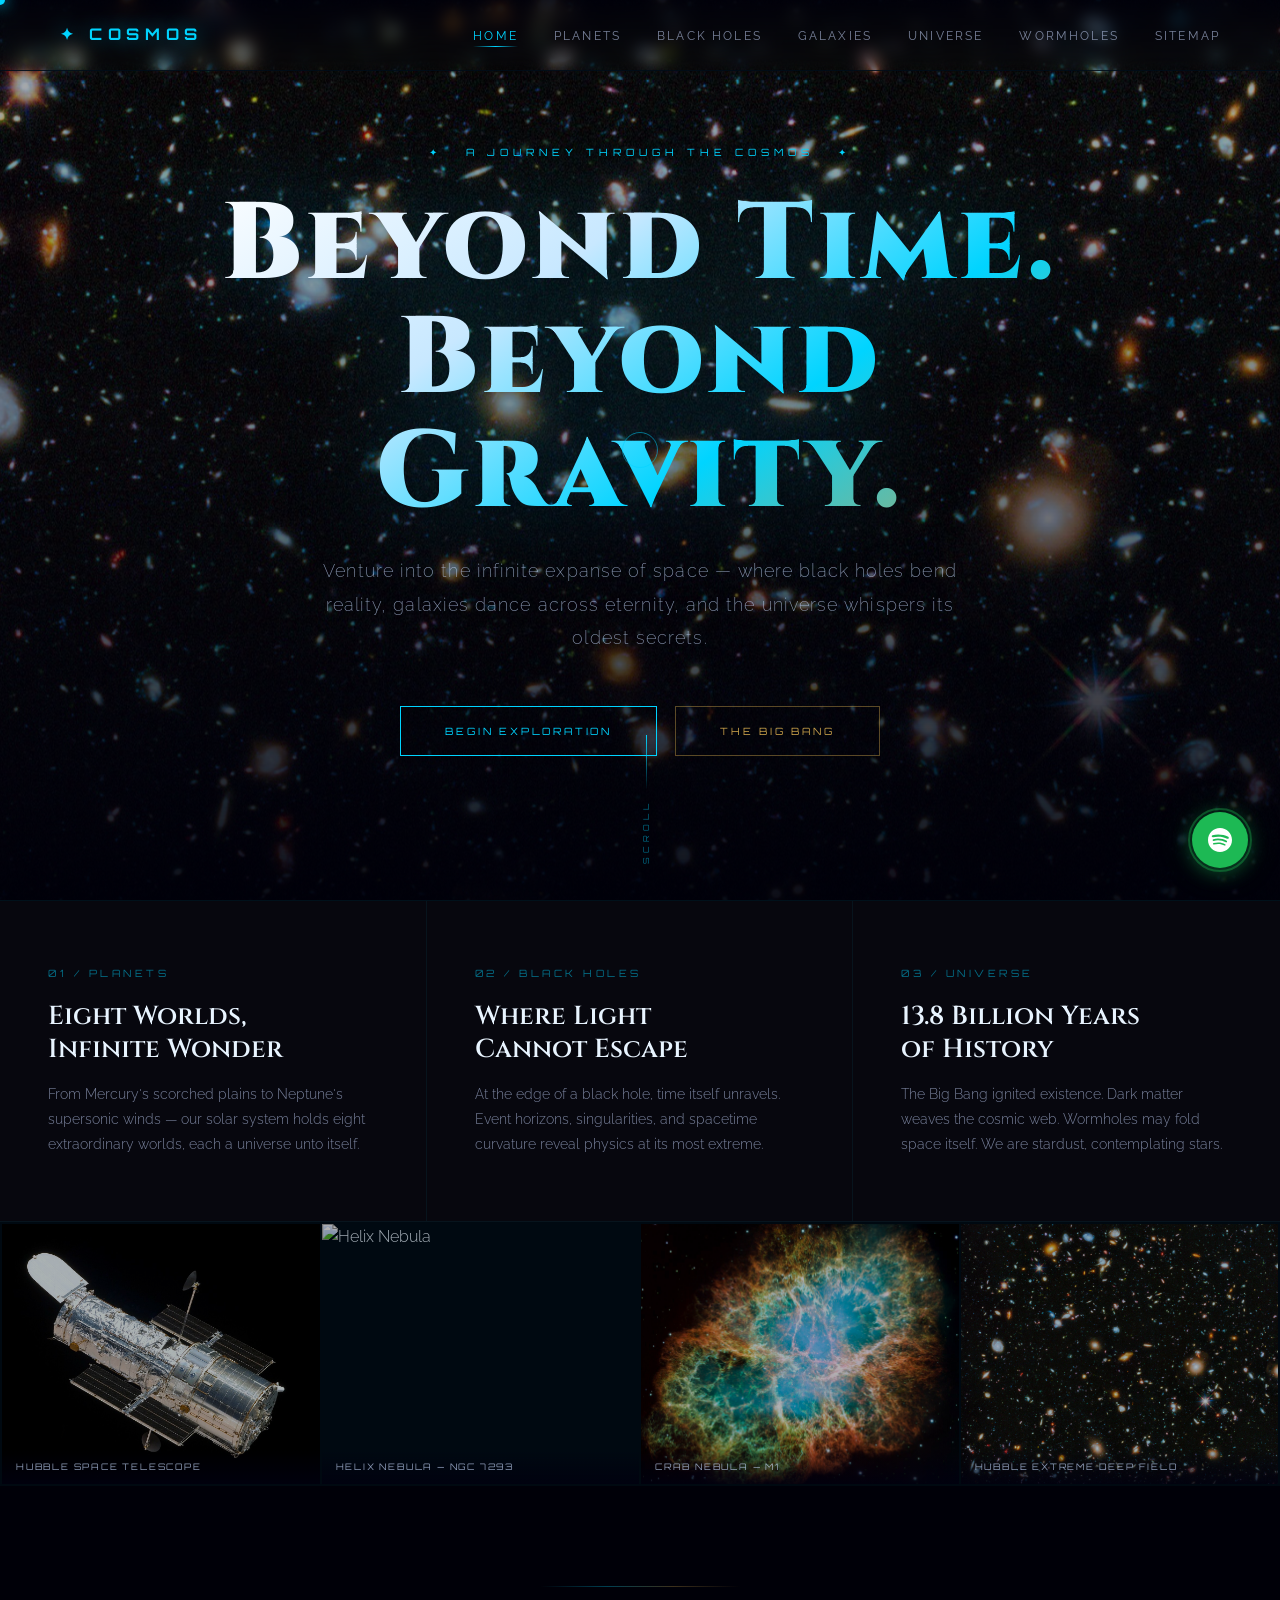
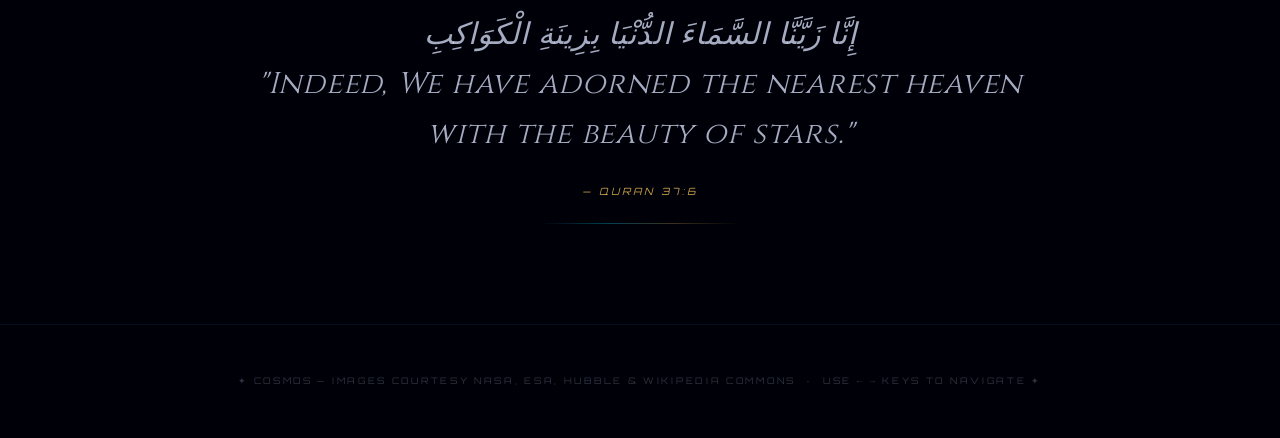
==== commit 79795075: "remove loading screen from pages except index" ====
--- a/index.html
+++ b/index.html
@@ -40,6 +40,7 @@
     <li><a href="galaxies.html" data-page="galaxies">Galaxies</a></li>
     <li><a href="universe.html" data-page="universe">Universe</a></li>
     <li><a href="wormholes.html" data-page="wormholes">Wormholes</a></li>
+    <li><a href="sitemap.html" data-page="sitemap">Sitemap</a></li>
   </ul>
 </nav>
 
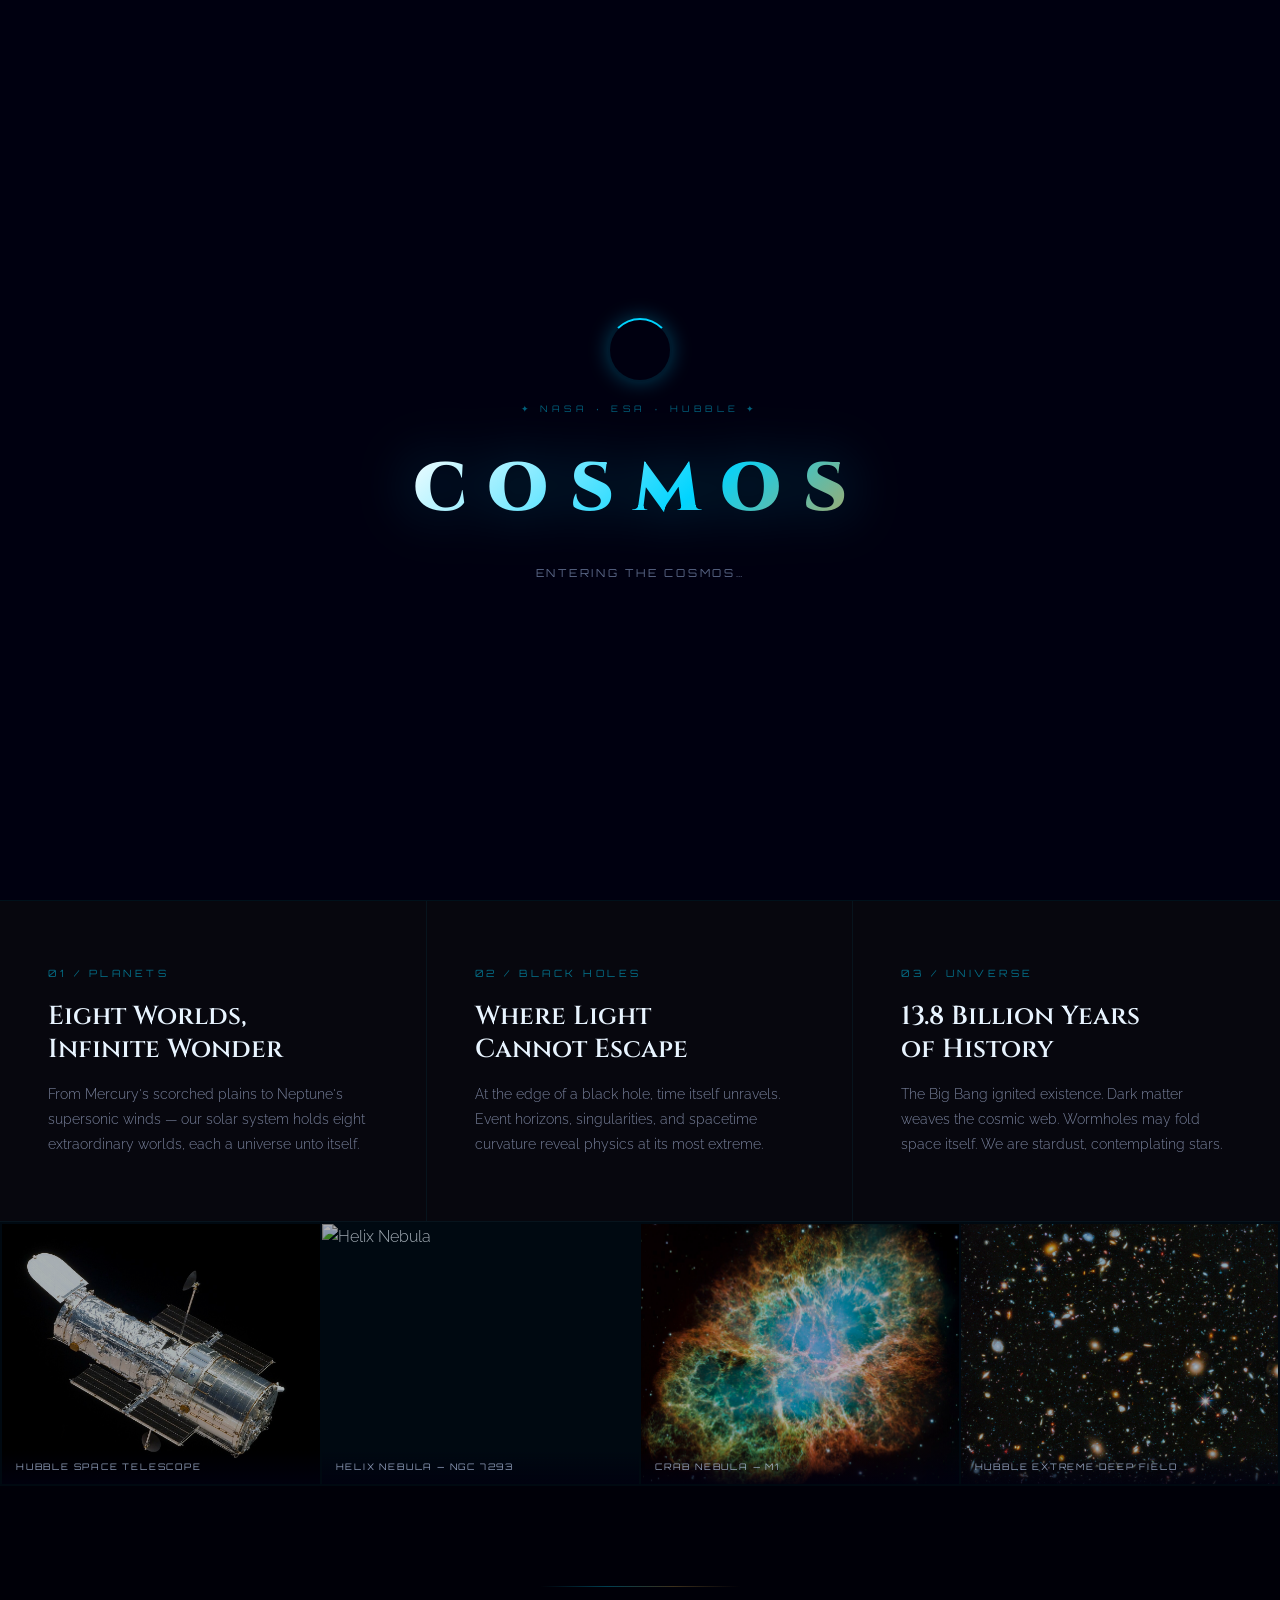
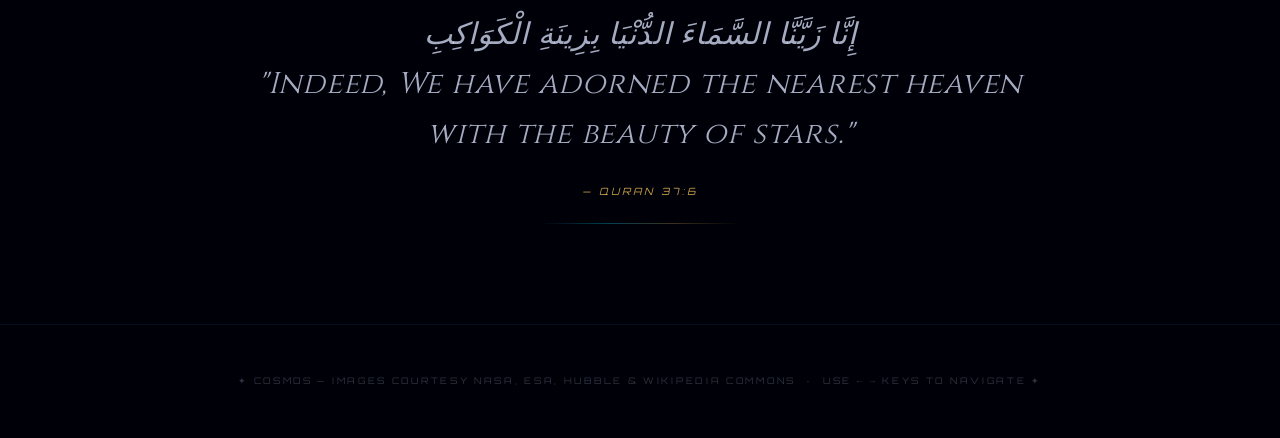
==== commit ef2b7dff: "remove cursor styling and debug some errors" ====
--- a/index.html
+++ b/index.html
@@ -20,9 +20,9 @@
   <p class="loader-tagline">Entering The Cosmos…</p>
 </div>
 
-<!-- CUSTOM CURSOR -->
+<!-- CUSTOM CURSOR
 <div class="cursor" id="cursor"></div>
-<div class="cursor-ring" id="cursorRing"></div>
+<div class="cursor-ring" id="cursorRing"></div> -->
 
 <!-- STARFIELD -->
 <canvas id="starfield"></canvas>
--- a/style.css
+++ b/style.css
@@ -32,7 +32,7 @@
   font-family: var(--font-body);
   font-weight: 300;
   overflow-x: hidden;
-  cursor: none;
+  /* cursor: none; */
   line-height: 1.6;
 }
 
@@ -243,7 +243,7 @@
 /* ═══════════════════════════════════════════
    CUSTOM CURSOR
    ═══════════════════════════════════════════ */
-.cursor {
+/* .cursor {
   width: 10px; height: 10px;
   background: var(--glow-cyan);
   border-radius: 50%;
@@ -267,7 +267,7 @@
 }
 
 .cursor.hover { width: 5px; height: 5px; }
-.cursor-ring.hover { width: 55px; height: 55px; border-color: rgba(0,212,255,0.8); }
+.cursor-ring.hover { width: 55px; height: 55px; border-color: rgba(0,212,255,0.8); } */
 
 /* ═══════════════════════════════════════════
    STARFIELD
@@ -333,7 +333,7 @@
   text-transform: uppercase;
   transition: color 0.3s;
   position: relative;
-  cursor: none;
+  /* cursor: none; */
   padding-bottom: 4px;
 }
 
@@ -473,7 +473,7 @@
   padding: 16px 44px;
   text-decoration: none;
   display: inline-block;
-  cursor: none;
+  /* cursor: none; */
   transition: all var(--transition);
   position: relative;
   overflow: hidden;
@@ -565,7 +565,7 @@
   position: relative;
   overflow: hidden;
   transition: background var(--transition);
-  cursor: none;
+  /* cursor: none; */
 }
 
 .feature-card:last-child { border-right: none; }
@@ -790,7 +790,7 @@
   backdrop-filter: blur(16px);
   -webkit-backdrop-filter: blur(16px);
   transition: all var(--transition);
-  cursor: none;
+  /* cursor: none; */
   display: flex;
   flex-direction: column;
   overflow: hidden;
@@ -1299,7 +1299,7 @@
   border: 1px solid rgba(0,212,255,0.09);
   overflow: hidden;
   transition: all var(--transition);
-  cursor: none;
+  /* cursor: none; */
 }
 
 .galaxy-type-card:hover {
@@ -1442,7 +1442,7 @@
   border: 1px solid rgba(0,212,255,0.08);
   overflow: hidden;
   transition: all var(--transition);
-  cursor: none;
+  /* cursor: none; */
   position: relative;
 }
 
@@ -1528,7 +1528,7 @@
   background: #1DB954;
   border-radius: 50%;
   border: none;
-  cursor: none;
+  /* cursor: none; */
   display: flex;
   align-items: center;
   justify-content: center;
@@ -1605,7 +1605,7 @@
   background: none;
   border: none;
   color: rgba(255,255,255,0.4);
-  cursor: none;
+  /* cursor: none; */
   font-size: 14px;
   line-height: 1;
   transition: color 0.2s;
@@ -1926,7 +1926,7 @@
   position: relative;
   overflow: hidden;
   transition: all var(--transition);
-  cursor: none;
+  /* cursor: none; */
 }
 .wh-glass-card::before {
   content: '';
@@ -2062,7 +2062,7 @@
   position: relative;
   overflow: hidden;
   transition: all var(--transition);
-  cursor: none;
+  /* cursor: none; */
 }
 .wh-travel-card:hover {
   border-color: rgba(123,47,255,0.3);
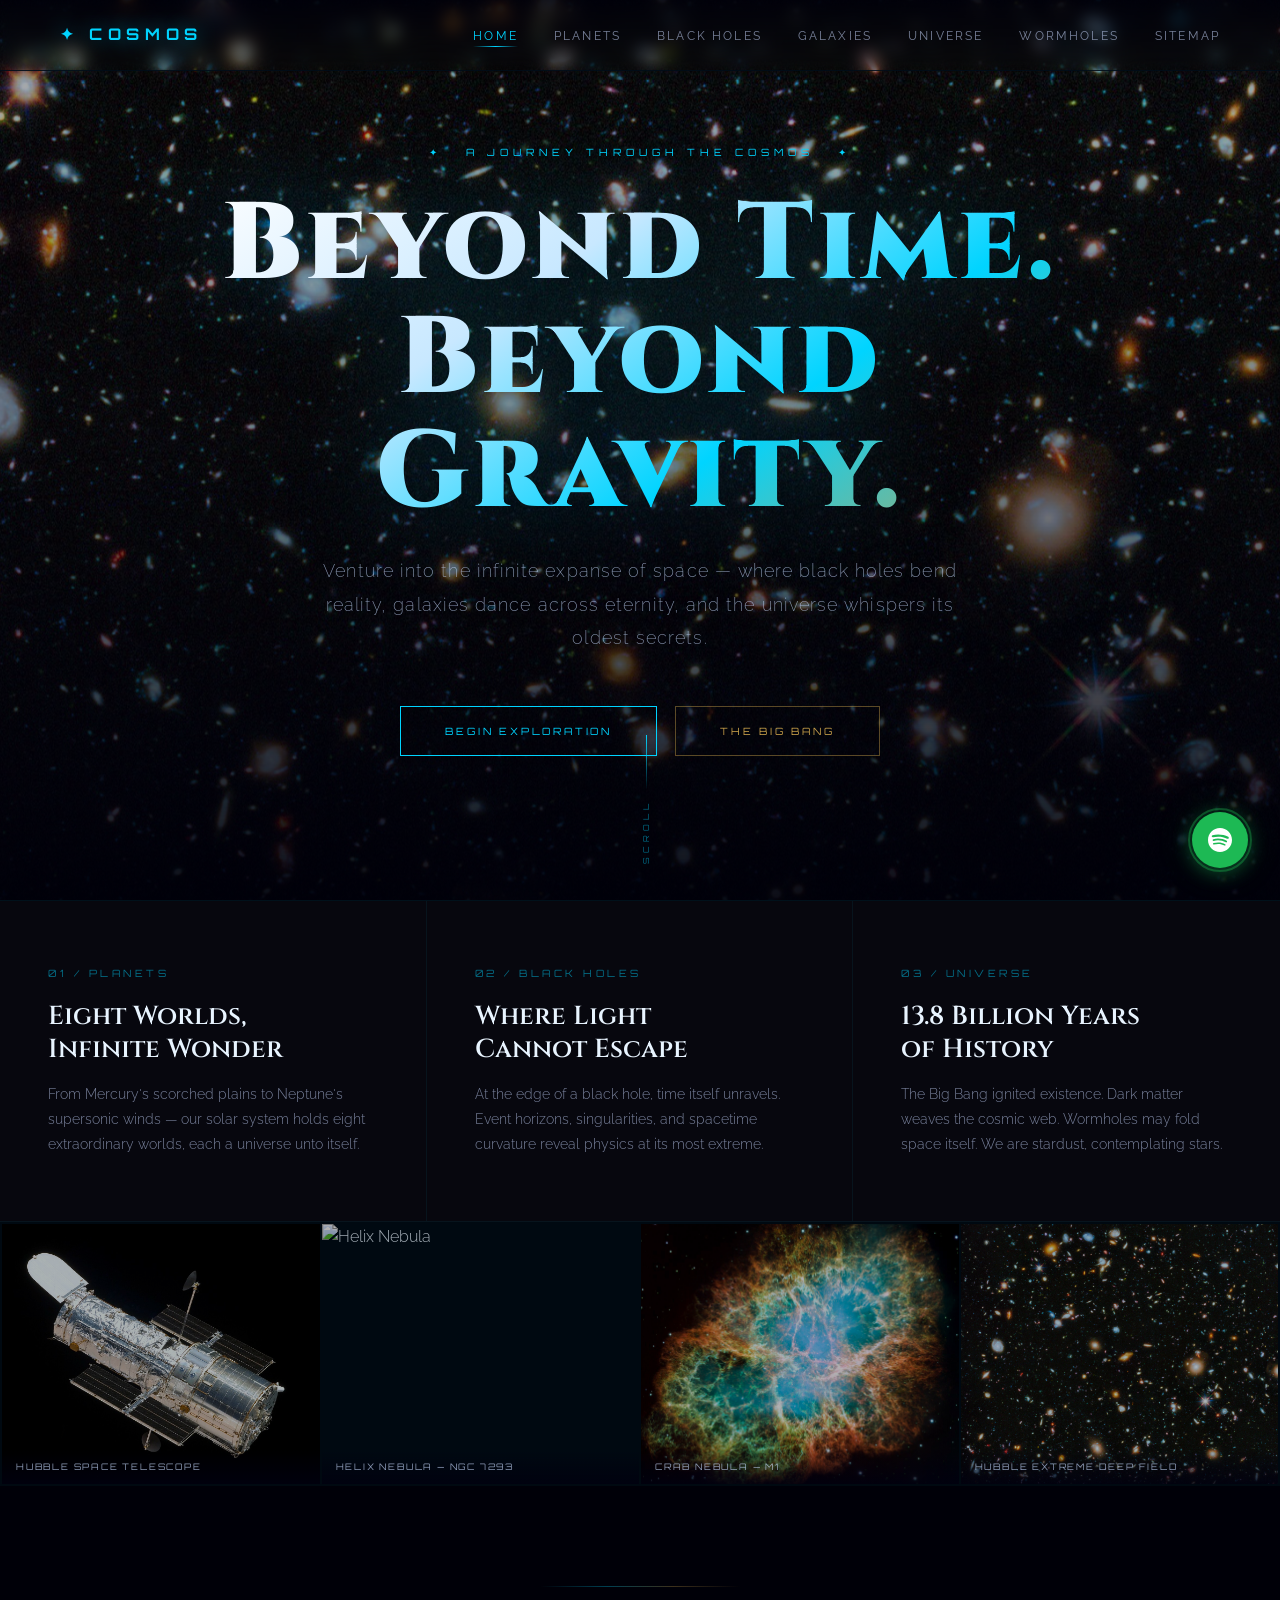
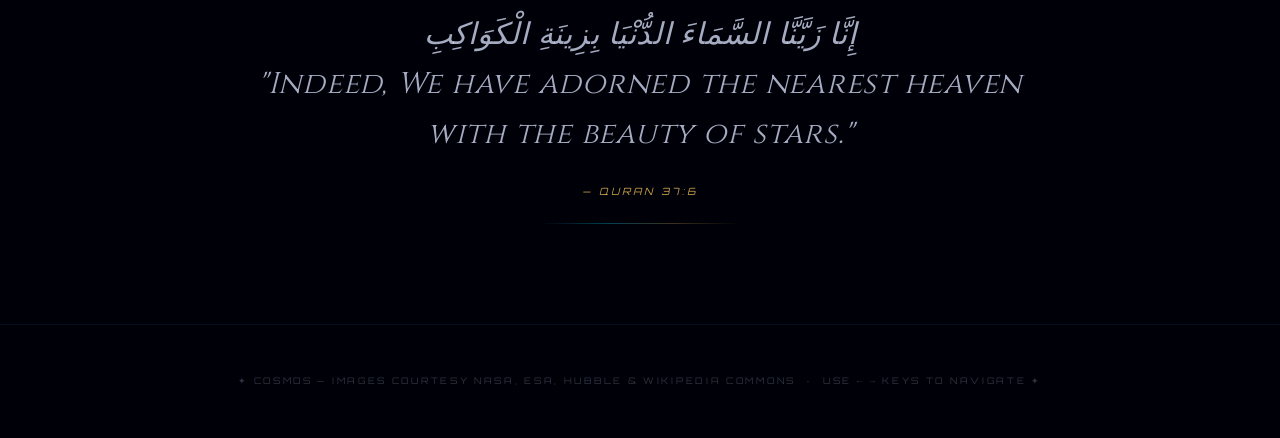
==== commit d09b9a80: "initial" ====
--- a/index.html
+++ b/index.html
@@ -52,7 +52,7 @@
     <div class="hero-overlay"></div>
     <div class="hero-content">
       <p class="hero-eyebrow anim-fade-up" style="--delay:0.4s">✦ &nbsp; A Journey Through the Cosmos &nbsp; ✦</p>
-      <h1 class="hero-title anim-fade-up" style="--delay:0.7s">Beyond Time.<br>Beyond Gravity.</h1>
+      <h2 class="hero-title anim-fade-up" style="--delay:0.7s">Beyond Time.<br>Beyond Gravity.</h2>
       <p class="hero-subtitle anim-fade-up" style="--delay:1s">Venture into the infinite expanse of space — where black holes bend reality, galaxies dance across eternity, and the universe whispers its oldest secrets.</p>
       <div class="hero-buttons anim-fade-up" style="--delay:1.3s">
         <a href="planets.html" class="btn-primary" data-page="planets">Begin Exploration</a>
